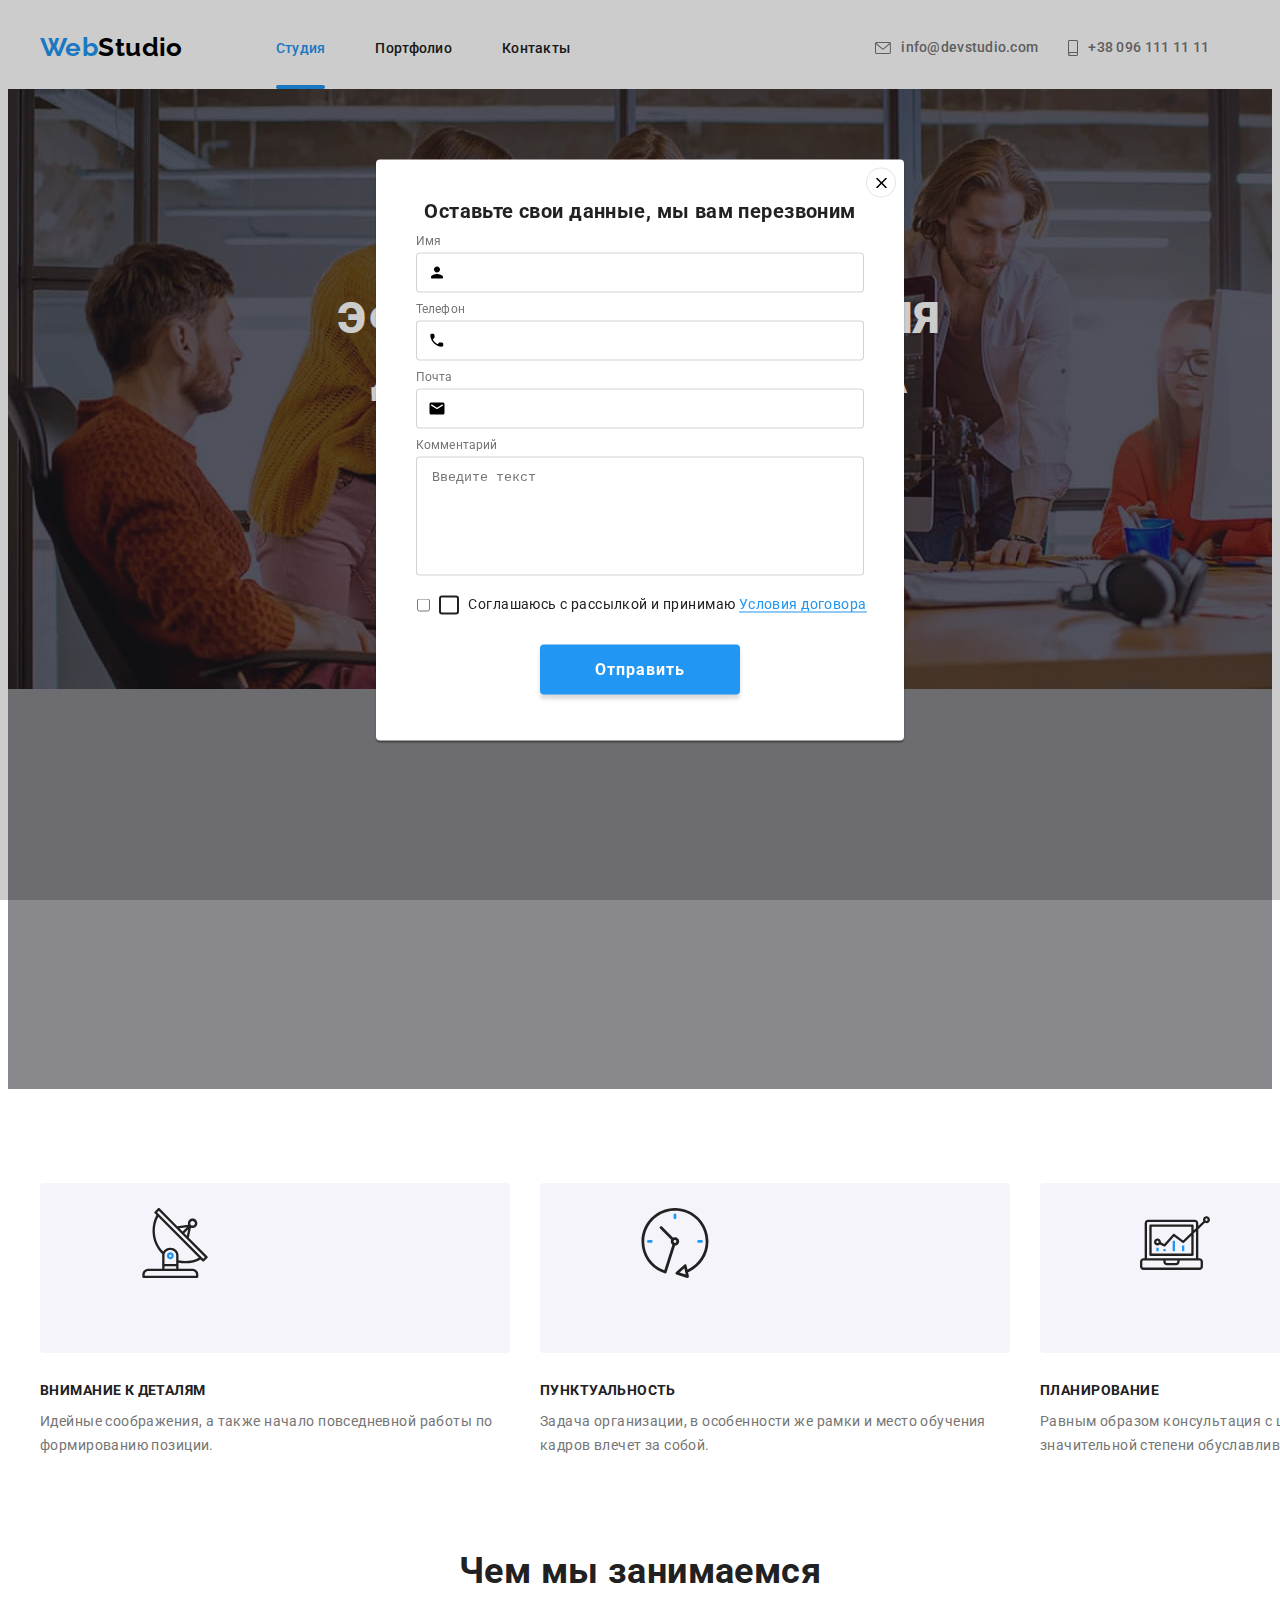
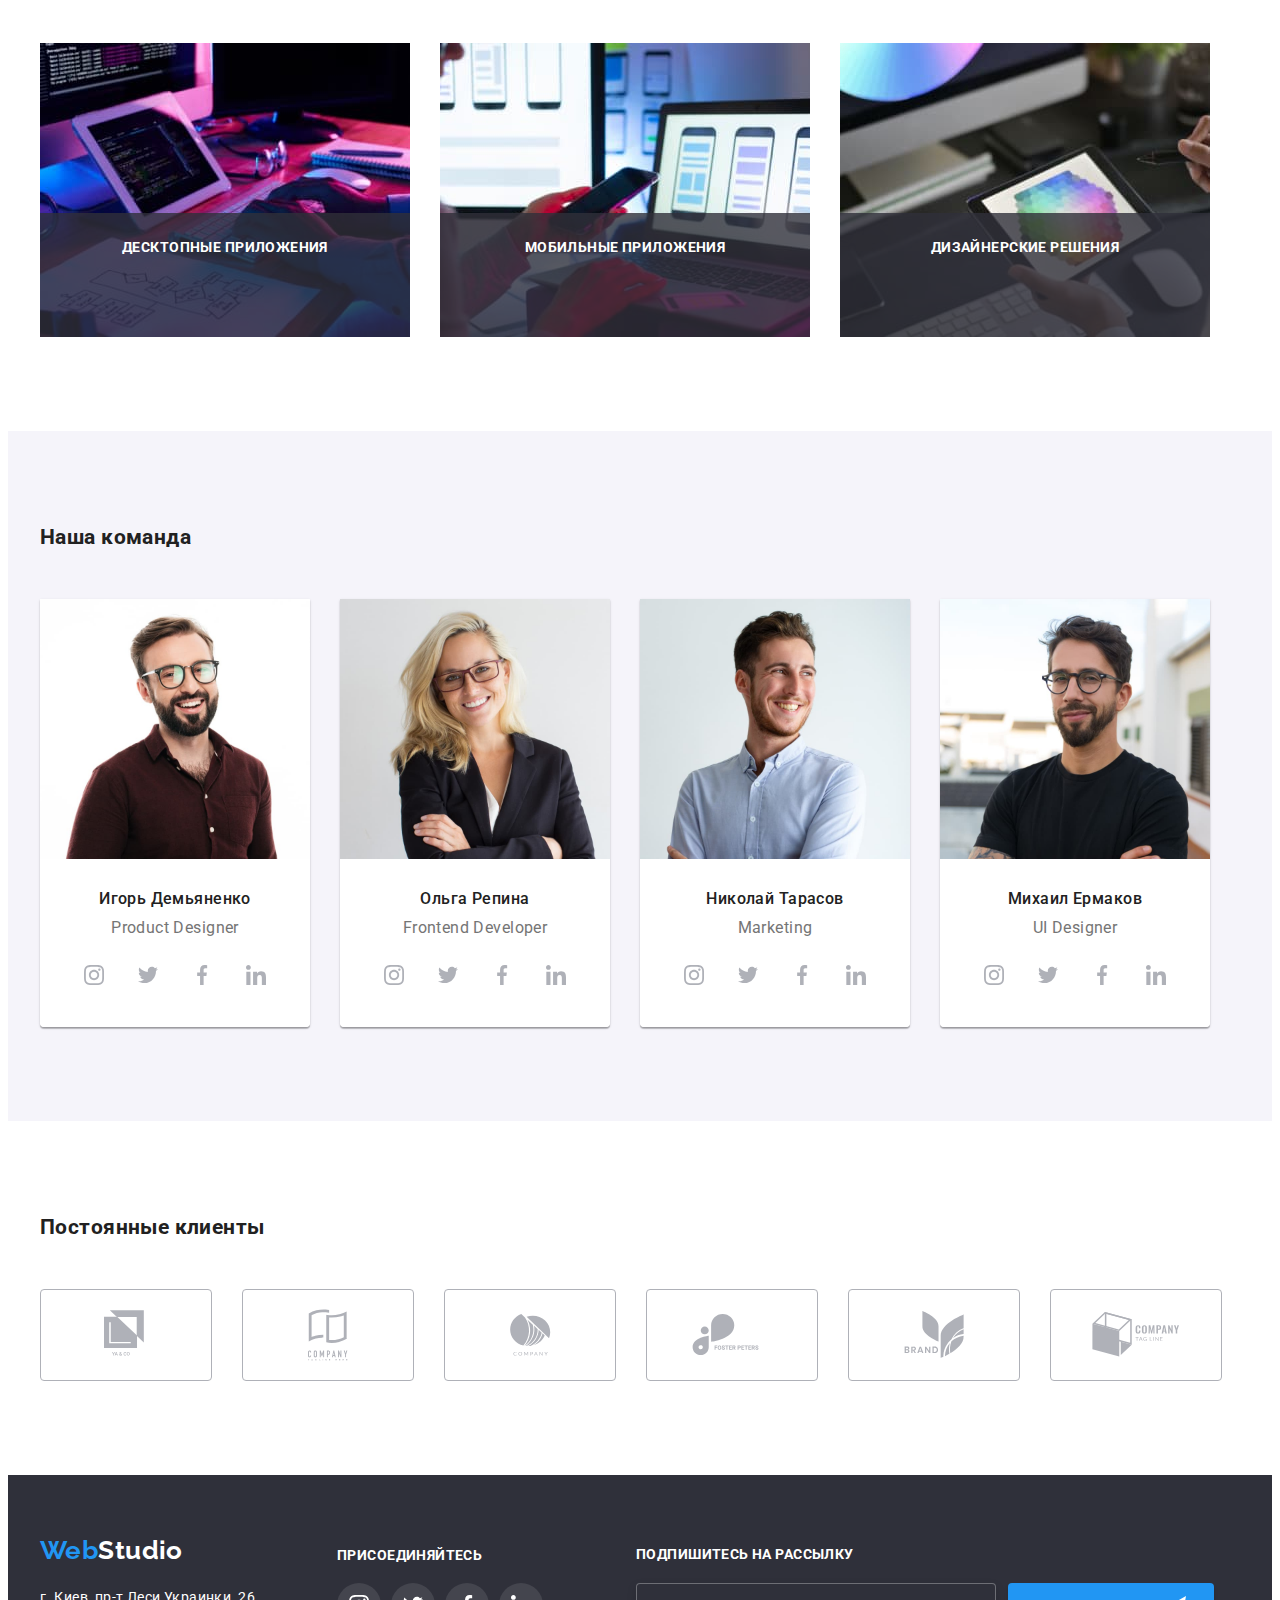
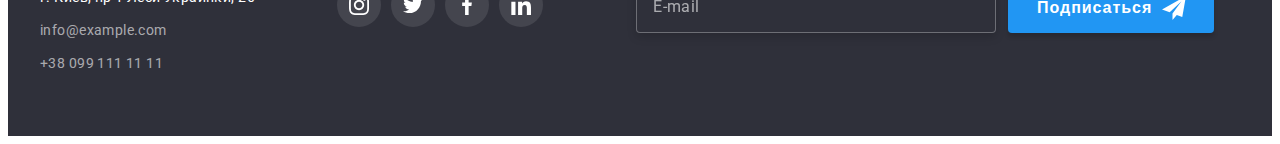
==== index.html @ 122f0b51 "finished header" ====
<!DOCTYPE html>
<html lang="ru">
<head>
    <link rel="stylesheet" href="https://cdnjs.cloudflare.com/ajax/libs/modern-normalize/1.0.0/modern-normalize.min.css"
      integrity="sha512-ISS7cAi1PEhQ8jnbJpJZMd29NlhNj4AWYyLOSp2CE/CsHxTCu+r+t0D2yoJudVrd0/8fTVPUVDzY5Tvli75u/g=="
      crossorigin="anonymous" />
    <meta charset="UTF-8">
    <meta name="viewport" content="width=device-width, initial-scale=1.0">
    <title>Документ</title>
    <link rel="preconnect" href="https://fonts.gstatic.com">
    <link rel="preconnect" href="https://fonts.gstatic.com">
    <link rel="preconnect" href="https://fonts.gstatic.com">
    <link href="https://fonts.googleapis.com/css2?family=Raleway:wght@700&family=Roboto:wght@400;500;700;900&display=swap"
      rel="stylesheet">
    <link rel="stylesheet" href="./css/main.min.css">
  </head>
<body>
   <header class="header">
    <div class="container">
    <nav class="header-nav">
      <a class="logo" href="./index.html"><span class="logo-part-one">Web</span><span class="logo-part-two difference">Studio</span></a>
      <ul class="header-site-nav">
            <li class="header-item"><a class="header-nav-link current" href="./index.html">Студия</a></li>
            <div class="current-page-line"></div>
            <li class="header-item"><a class="header-nav-link" href="./portfolio.html">Портфолио</a></li>
            <li class="header-item"><a class="header-nav-link" href="">Контакты</a></li>
        </ul>
        </nav>
        <ul class="adress-container">
            <li class="adress"><a class="adress difference" href="mailto:info@devstudio.com"><svg class="icon-envelope icon-envelope-desktop" width="14" height="10"><use href="./images/icons.svg#icon-envelope"></use></svg>info@devstudio.com</a></li>
            <li class="adress"><a class="adress difference" href="tel:+380991111111"><svg class="icon-smartphone icon-smartphone-desktop" width="10" height="14">
              <use href="./images/icons.svg#icon-smartphone"></use>
            </svg>+38 096 111 11 11</a></li>
        </ul>

       <button class="header-menu">
         <svg class="header-menu-icon" width="40" height="40">
          <use href="./images/icons.svg#icon-menu"></use>
         </svg>
       </button>

        </div>
   </header> 
   <!-- Hero -->
   <main>
       <section class="hero">
        <div class="container">
           <h1 class="hero-title">Эффективные решения для вашего бизнеса</h1>
   <!-- button --> 
           <button class="hero-button" data-modal-open>Заказать услугу</button>
       </div>
          </section>
   <!-- Advantages -->
        <section class="advantages">
          <div class="container">
            <h2 class="visually-hidden"></h2>
               <ul class="advantages-section">
                   <li class="advantages-item">
                     <div class="advantages-icons"><svg width="70" height="70"><use href="./images/icons.svg#icon-antenna"></use></svg></div>
                    <h3 class="advantages-title">Внимание к деталям</h3>
                      <p class="advantages-text">
                        Идейные соображения, а также начало повседневной работы по формированию позиции.
                      </p>
                   </li>
                   <li class="advantages-item">
                    <div class="advantages-icons"><svg width="70" height="70">
                        <use href="./images/icons.svg#icon-clock"></use>
                      </svg></div>
                    <h3 class="advantages-title">Пунктуальность</h3>
                      <p class="advantages-text">
                        Задача организации, в особенности же рамки и место обучения кадров влечет за собой.                      
                      </p>
                   </li>
                    <li class="advantages-item">
                      <div class="advantages-icons"><svg width="70" height="70">
                          <use href="./images/icons.svg#icon-diagram"></use>
                        </svg></div>
                      <h3 class="advantages-title">Планирование</h3>
                        <p class="advantages-text">
                         Равным образом консультация с широким активом в значительной степени обуславливает.
                        </p>
                    </li>
                    <li class="advantages-item">
                      <div class="advantages-icons"><svg width="70" height="70">
                          <use href="./images/icons.svg#icon-astronaut"></use>
                        </svg></div>
                      <h3 class="advantages-title">Современные технологии</h3>
                        <p class="advantages-text">
                          Значимость этих проблем настолько очевидна, что реализация плановых заданий.
                        </p>
                    </li>
               </ul>
              </div>
        </section>
  <!-- What we do -->
        <section class="features">
          <div class="container">
            <h2 class="features-title">Чем мы занимаемся</h2>
             <ul class="features-list">
                 <li class="features-photos">
                     <a href="">
                     <div class="features-overlay">
                     <img src="images/img.jpg"
                     alt="laptop on the desk" width="370"/>
                    <p class="features-info">Десктопные приложения</p>
                    </div>
                    </a>
                 </li>
                 <li class="features-photos">
                     <a href="">
                      <div class="features-overlay">
                     <img src="images/img-2.jpg"
                     alt="a mobile phone in hand" width="370"/>
                    <p class="features-info">Мобильные приложения</p>
                    </div>
                    </a>
                
                 </li>
                 <li class="features-photos">
                     <a href="">
                      <div class="features-overlay">
                     <img src="images/img-3.jpg"
                    alt="a tablet in hand" width="370"/>
                    <p class="features-info">Дизайнерские решения</p>
                    </div>
                    </a>
                 </li>
             </ul>
            </div>
        </section>
 <!-- Our team -->
        <section class="team">
          <div class="container">
            <h2 class="team-title">Наша команда</h2>
              <ul class="team-list">
                  <li class="team-photos">
                    <a href=""><img src="images/img-4.jpg" alt="фото Игоря Демьяненко" width="270"/></a>
                       <div class="caption"><h3 class="team-names">Игорь Демьяненко</h3>
                       <p class="position">Product Designer</p>
                         <ul class="social-list">
                         <li class="social-items"><a class="social-links" href=""><svg class="icon-size"><use href="./images/icons.svg#icon-instagram"></use></svg></a></li>
                        <li class="social-items"><a class="social-links" href=""><svg class="icon-size"><use href="./images/icons.svg#icon-twitter"></use></svg></a></li>
                          <li class="social-items"><a class="social-links" href=""><svg class="icon-size"><use href="./images/icons.svg#icon-facebook"></use></svg></a></li>
                            <li class="social-items"><a class="social-links" href=""><svg class="icon-size"><use href="./images/icons.svg#icon-linkedin"></use></svg></a></li>
                         </ul>
                        </div>
                  </li>
                  <li class="team-photos">
                    <a href="">
                        <img src="images/img-5.jpg"
                       alt="фото Ольги Репиной" width="270"/>
                    </a>
                    <div class="caption">
                       <h3 class="team-names">Ольга Репина</h3>
                       <p class="position">Frontend Developer</p>
                      <ul class="social-list">
                        <li class="social-items"><a class="social-links" href=""><svg class="icon-size">
                              <use href="./images/icons.svg#icon-instagram"></use>
                            </svg></a></li>
                        <li class="social-items"><a class="social-links" href=""><svg class="icon-size">
                              <use href="./images/icons.svg#icon-twitter"></use>
                            </svg></a></li>
                        <li class="social-items"><a class="social-links" href=""><svg class="icon-size">
                              <use href="./images/icons.svg#icon-facebook"></use>
                            </svg></a></li>
                        <li class="social-items"><a class="social-links" href=""><svg class="icon-size">
                              <use href="./images/icons.svg#icon-linkedin"></use>
                            </svg></a></li>
                      </ul>
                      </div>
                  </li>
                  <li class="team-photos">
                    <a href="">
                        <img src="images/img-6.jpg"
                        alt="фото Николая Тарасова" width="270"/>
                     </a>
                     <div class="caption">
                       <h3 class="team-names">Николай Тарасов</h3>
                       <p class="position">Marketing</p>
                      <ul class="social-list">
                        <li class="social-items"><a class="social-links" href=""><svg class="icon-size">
                              <use href="./images/icons.svg#icon-instagram"></use>
                            </svg></a></li>
                        <li class="social-items"><a class="social-links" href=""><svg class="icon-size">
                              <use href="./images/icons.svg#icon-twitter"></use>
                            </svg></a></li>
                        <li class="social-items"><a class="social-links" href=""><svg class="icon-size">
                              <use href="./images/icons.svg#icon-facebook"></use>
                            </svg></a></li>
                        <li class="social-items"><a class="social-links" href=""><svg class="icon-size">
                              <use href="./images/icons.svg#icon-linkedin"></use>
                            </svg></a></li>
                      </ul>
                      </div>
                  </li>
                  <li class="team-photos">
                    <a href="">
                        <img src="images/img-7.jpg"
                        alt="фото Михаила Ермакова" width="270"/>
                    </a>
                    <div class="caption">
                        <h3 class="team-names">Михаил Ермаков</h3>
                        <p class="position">UI Designer</p>
                        <ul class="social-list">
                          <li class="social-items"><a class="social-links" href=""><svg class="icon-size">
                                <use href="./images/icons.svg#icon-instagram"></use>
                              </svg></a></li>
                          <li class="social-items"><a class="social-links" href=""><svg class="icon-size">
                                <use href="./images/icons.svg#icon-twitter"></use>
                              </svg></a></li>
                          <li class="social-items"><a class="social-links" href=""><svg class="icon-size">
                                <use href="./images/icons.svg#icon-facebook"></use>
                              </svg></a></li>
                          <li class="social-items"><a class="social-links" href=""><svg class="icon-size">
                                <use href="./images/icons.svg#icon-linkedin"></use>
                              </svg></a></li>
                        </ul>
                        </div>
                 </li>
              </ul>
              </div>
        </section>

<!-- clients section -->
<section class="clients-section">
  <div class="container">
    <h2 class="clients-section-title">Постоянные клиенты</h2>
    <ul class="clients-section-list">
      <li class="clients-section-item"><a class="logo-link" href="#"><svg width="44" height="49" class="logos"><use href="./images/icons.svg#icon-logo-1"></use></svg></a></li>
      <li class="clients-section-item"><a class="logo-link" href="#"><svg width="40" height="52" class="logos"><use href="./images/icons.svg#icon-logo-2"></use></svg></a></li>
      <li class="clients-section-item"><a class="logo-link" href="#"><svg width="41" height="42" class="logos"><use href="./images/icons.svg#icon-logo-3"></use></svg></a></li>
      <li class="clients-section-item"><a class="logo-link" href="#"><svg width="80" height="42" class="logos"><use href="./images/icons.svg#icon-logo-4"></use></svg></a></li>
      <li class="clients-section-item"><a class="logo-link" href="#"><svg width="60" height="47" class="logos"><use href="./images/icons.svg#icon-logo-5"></use></svg></a></li>
      <li class="clients-section-item"><a class="logo-link" href="#"><svg width="88" height="45" class="logos"><use href="./images/icons.svg#icon-logo-6"></use></svg></a></li>
    </ul>
  </div>
</section>
   </main>
   <!-- footer -->
   <footer class="footer">
   <div class="container"> 
<div class="footer-set">
<div class="footer-blocks">
    <div class="footer-nav">
       <ul class="footer-list">
          <li><a class="logo-footer" href="./index.html"><span class="logo-part-one-footer">Web</span><span class="logo-part-two-footer difference">Studio</span></a></li>
          <li><address class="adress-footer">г. Киев, пр-т Леси Украинки, 26</address></li>
          <li class="adress-bottom"><a class="contacts-footer difference" href="mailto:info@example.com">info@example.com</a></li>
          <li class="adress-bottom"><a class="contacts-footer difference" href="tel:+380991111111">+38 099 111 11 11</a></li>
     </ul>
    </div>
    <div class="footer-join">
      <p class="join">присоединяйтесь</p>
      <ul class="footer-links-list">
        <li class="footer-items"><a class="social-link" href=""><svg class="icons-size">
              <use href="./images/icons.svg#icon-instagram"></use>
            </svg></a></li>
        <li class="footer-items"><a class="social-link" href=""><svg class="icons-size">
              <use href="./images/icons.svg#icon-twitter"></use>
            </svg></a></li>
        <li class="footer-items"><a class="social-link" href=""><svg class="icons-size">
              <use href="./images/icons.svg#icon-facebook"></use>
            </svg></a></li>
        <li class="footer-items"><a class="social-link" href=""><svg class="icons-size">
              <use href="./images/icons.svg#icon-linkedin"></use>
            </svg></a></li>
      </ul>
    </div>
</div>
  <div class="form-field-footer">
    <p class="subscribe">Подпишитесь на рассылку</p>
    <ul class="form-button-footer">
        <li><input type="email" name="email" id="user_email-footer" placeholder="E-mail" /></li>
        <li><button class="submit-button-footer" type="submit">Подписаться<svg width="24" height="24" class="footer-subscribe-icon">
          <use href="./images/icons.svg#icon-icon-send"></use>
        </svg></button></li>
    </ul>
  </div>
  </div>
    </div>
   </footer>
<!-- modal window -->
<div class="backdrop is-hidden" data-modal>
  <div class="modal">
    <button class="modal-button" data-modal-close><svg class="modal-close" width="11" height="11">
      <use href="./images/icons.svg#icon-close"></use>
    </svg></button>
    <h2 class="modal-title">Оставьте свои данные, мы вам перезвоним</h2>
    <form name="signup_form" autocomplete="off" novalidate>
      
      <div class="form-field">
        <label for="user_name">Имя</label>
        <div class="input-field"><input type="name" name="name" id="user_name" class="form-field-input" />
        <svg class="input-field-icon" width="18" height="18">
        <use href="./images/icons.svg#icon-person-black"></use>
      </svg></div>
      </div>


      <div class="form-field">
        <label for="user-phone">Телефон</label>
        <div class="input-field"><input type="tel" name="tel" id="user-phone" class="form-field-input" /><svg class="input-field-icon" width="18" height="18">
          <use href="./images/icons.svg#icon-phone-black"></use>
        </svg></div>
      </div>

      <div class="form-field">
        <label for="user_email">Почта</label>
        <div class="input-field">
          <input type="email" name="email" id="user_email" class="form-field-input" />
          <svg class="input-field-icon" width="18" height="18">
<use href="./images/icons.svg#icon-email-black"></use></svg>
        </div>
      </div>

      <div class="form-field">
        <label for="comment">Комментарий</label>
        <textarea type="comment" name="comment" id="comment" rows="7" class="form-field-input" placeholder="Введите текст"></textarea>
      </div>
<div class="policy-line">
  <label class="policy-label">
    <input type="checkbox" name="policy" class="old-checkbox visually-hidden" />
    <div class="checkbox"></div>
    <div class="policy-text">Соглашаюсь с рассылкой и принимаю <a class="policy-link" href="">Условия договора</a></div>
  </label>
</div>

      <button class="submit-button" type="submit">Отправить</button>
    </form>
  </div>
</div>
<script src="./js/modal.js"></script>
</body>
</html>
---- css/main.min.css ----
a{text-decoration:none;color:inherit}ul{list-style:none;margin:0px;padding:0px}body{font-family:"Roboto", sans-serif;font-weight:400;font-size:14px;letter-spacing:0.03em;background-color:#fff;color:#212121}img{display:block;max-width:100%;height:auto}textarea{resize:none}.advantages{padding:94px 0px 94px}.advantages-section{display:inline-block;display:flex;padding:0px}.advantages-section>.advantages-item:not(:last-child){margin-right:30px}.advantages-icons{display:inline-block;width:270px;height:120px;background-color:#f5f4fa;margin-bottom:30px;padding:25px 100px;border-radius:4px}.advantages-title{padding:0px;margin-top:0px;margin-bottom:10px;font-weight:700;font-size:14px;line-height:1.14;text-transform:uppercase}.advantages-text{padding:0px;margin-top:0px;margin-bottom:0px;line-height:1.72;color:#757575}.advantages .visually-hidden{position:absolute;clip:rect 0 0 0 0;width:1px;height:1px;margin:-1px}.form-field{display:flex;flex-direction:column;margin:0px 40px 10px}.form-field label{margin-bottom:4px;font-size:12px;line-height:1.16;letter-spacing:0.01em;color:#757575}.form-field input{height:40px;width:100%;padding-left:30px;border:1px solid rgba(33,33,33,0.2);box-sizing:border-box;border-radius:4px}.form-field textarea{border:1px solid rgba(33,33,33,0.2);box-sizing:border-box;border-radius:4px;padding:12px 0px 0px 15px}textarea::placeholder .form-field{font-family:Roboto;font-style:normal;font-weight:normal;font-size:14px;line-height:16px;letter-spacing:0.01em;color:rgba(117,117,117,0.5)}.backdrop{position:fixed;top:0;left:0;width:100%;height:100%;background-color:rgba(0,0,0,0.2);opacity:1;transition:opacity 250ms cubic-bezier(0.4, 0, 0.2, 1)}.is-hidden .backdrop{opacity:0;pointer-events:none}.modal .is-hidden .backdrop{transform:translate(-50%, -50%) scale(0.9)}.modal{position:absolute;top:50%;left:50%;min-width:528px;min-height:581px;background-color:#fff;border-radius:4px;box-shadow:0px 1px 3px rgba(0,0,0,0.12),0px 1px 1px rgba(0,0,0,0.14),0px 2px 1px rgba(0,0,0,0.2);transform:translate(-50%, -50%) scale(1);transition:transform 250ms cubic-bezier(0.4, 0, 0.2, 1)}.modal-close{fill:currentColor;transition-property:color;transition:color 250ms cubic-bezier(0.4, 0, 0.2, 1)}.modal-title{margin-top:40px;margin-bottom:12px;font-weight:700;font-size:20px;line-height:1.15;text-align:center;color:#212121}.policy-line{margin-top:20px;margin-bottom:30px;padding:0px}.policy-label{display:flex;justify-content:center}.policy-link{color:#2196f3;border-bottom:1px solid #2196f3}.old-checkbox{margin-right:9px}.old-checkbox:checked ~ .checkbox{background-image:url("../images/icon-check.svg");background-size:contain;fill:#fff;background-color:#2196f3;background-origin:border-box;border-color:#2196f3}.checkbox{width:16px;height:15px;border:2px solid #212121;border-radius:3px;margin-right:9px;transition-property:fill, background-color, border-color;transition:fill 250ms cubic-bezier(0.4, 0, 0.2, 1),background-color 250ms cubic-bezier(0.4, 0, 0.2, 1),border-color 250ms cubic-bezier(0.4, 0, 0.2, 1)}.clients-section{padding:94px 0px}.clients-section-title{margin:0px 0px 50px}.clients-section-list{display:flex}.clients-section-list>.clients-section-item:not(:last-child){margin-right:30px}.clients-section-item>.logo-link:hover,.clients-section-item>.logo-link:focus{border-color:#2196f3;color:#2196f3}.logo-link{display:block;display:inline-flex;justify-content:center;align-items:center;width:170px;height:90px;border:1px solid #afb1b8;border-radius:4px;background-color:#fff;color:#afb1b8;transition-property:color, border-color;transition:color 250ms cubic-bezier(0.4, 0, 0.2, 1),border-color 250ms cubic-bezier(0.4, 0, 0.2, 1)}.logos{fill:currentColor}.features{padding-bottom:94px}.features-title{margin:0px 0px 50px}.features-list{display:inline-block;display:flex;margin-left:0px;margin-right:0px;padding-bottom:0px}.features-list>.features-photos:not(:last-child){margin-right:30px}.features-title,.features-title,.features-title{font-weight:700;font-size:36px;line-height:1.16;text-align:center}.features-overlay{position:relative}.features-overlay>.features-info{position:absolute;width:100%;height:70px;bottom:0;left:0;background-color:rgba(47,48,58,0.8)}.features-info{margin:0;padding-top:27px;padding-bottom:27px;align-items:center;text-align:center;font-weight:bold;line-height:1.14;text-transform:uppercase;color:#fff}.footer-join{display:inline-block;margin:0px 0px 0px 67px}.join{display:inline-block;display:flex;font-family:inherit;font-weight:700;line-height:16px;text-transform:uppercase;margin:12px 0px 20px 0px;padding:0px;color:#fff}.footer-links-list{display:flex;justify-content:center}.footer-links-list>.footer-items:not(:last-child){margin-right:10px}.social-link{display:inline-flex;justify-content:center;align-items:center;width:44px;height:44px;border-radius:50%;background-color:rgba(255,255,255,0.1);color:#fff;transition-property:background-color;transition:250ms cubic-bezier(0.4, 0, 0.2, 1)}.icons-size{width:20px;height:20px;fill:currentColor}.social-link:hover,.social-link:focus{background-color:#2196f3}.subscribe{font-weight:bold;font-size:14px;line-height:1.14;text-transform:uppercase;color:#fff;margin:12px 0px 20px 93px;padding:0px}.form-button-footer{display:flex;justify-content:flex-end;padding:0px;margin-left:93px}.form-button-footer input{width:360px;height:50px;outline:none;border:1px solid rgba(255,255,255,0.3);box-sizing:border-box;background-color:#2f303a;color:rgba(255,255,255,0.6);filter:drop-shadow(0px 4px 4px rgba(0,0,0,0.15));border-radius:4px;padding-left:16px}.form-button-footer input::placeholder{font-family:Roboto;font-weight:normal;font-size:16px;line-height:1.25;letter-spacing:0.03em;letter-spacing:0.03em;color:rgba(255,255,255,0.6)}.submit-button-footer{margin-left:12px;padding:10px 28px 10px 29px;box-shadow:0px 4px 4px rgba(0,0,0,0.15);border:none;border-radius:4px;background-color:#2196f3;font-weight:700;font-size:16px;line-height:1.87;letter-spacing:0.06em;color:#fff;cursor:pointer;display:flex;align-items:center;text-align:center}.footer-subscribe-icon{fill:#fff;margin-left:10px;padding:0}.logo-footer{margin:60px 0px 0px 0px;padding:0px}.logo-part-one-footer,.logo-part-two-footer{font-family:"Raleway", sans-serif;font-weight:700;font-size:26px;line-height:1.19;color:#2196f3}.logo-part-two-footer.difference{color:#fff}.footer-nav{display:flex;padding:0px;margin-right:0}.footer-list{padding:0px 0px 0px 0px}.adress-footer{margin:20px 0px 9px 0px;padding-right:15px}.adress-footer,.contacts-footer{line-height:1.71;font-style:inherit;color:#fff}.adress-bottom{margin:0px 0px 9px 0px;padding:0px}.adress-bottom:last-child{margin-bottom:0px}.contacts-footer.difference{color:rgba(255,255,255,0.6)}.footer{padding-top:60px;padding-bottom:60px;background-color:#2f303a}.footer-set{display:flex}.footer-blocks{display:flex;align-items:flex-start}.logo{margin:16px 276px 16px 0px;border:0px}.logo-part-one,.logo-part-one-footer,.logo-part-two{font-family:"Raleway",sans-serif;font-weight:700;font-size:24px;line-height:1.16;color:#2196f3}.logo-part-two.difference{color:#000}@media screen and (min-width: 768px){.logo{margin:26px 88px 26px 0px}}@media screen and (min-width: 1200px){.logo{margin:24px 93px 25px 0px}.logo-part-one,.logo-part-one-footer,.logo-part-two{font-family:"Raleway",sans-serif;font-weight:700;font-size:26px;line-height:1.19;color:#2196f3}.logo-part-two.difference{color:#000}}.header-menu{border:none;outline:none;background-color:transparent;cursor:pointer;margin-left:auto;margin-top:10px;margin-bottom:10px;padding:0px}@media screen and (min-width: 768px){.header-menu{display:none}}@media screen and (min-width: 1200px){.header-menu{display:none}}.header>.container{display:flex;align-items:center}.header-nav{display:flex}.header-site-nav{display:none}@media screen and (min-width: 768px){.header-site-nav{display:flex;justify-content:center;margin:32px 0px}}.header-site-nav>.header-item:not(:last-child){margin-right:50px}@media screen and (min-width: 768px){.header-nav-link{position:relative;font-weight:500;line-height:1.14;letter-spacing:0.02em;color:#212121;transition-property:color;transition:color 250ms cubic-bezier(0.4, 0, 0.2, 1)}}@media screen and (min-width: 768px){.header-nav-link:hover,.header-nav-link:focus{color:#2196f3}}@media screen and (min-width: 768px){.header-nav-link.current{color:#2196f3}}@media screen and (min-width: 768px){.header-nav-link.current::after{content:"";display:block;position:absolute;padding:0;margin-top:28.5px;width:100%;height:4px;background-color:#2196f3;border-radius:2px}}.adress-container{display:none}@media screen and (min-width: 768px){.adress-container{display:flex;flex-direction:column;margin:21px 0px 21px 84px;padding:0px}}@media screen and (min-width: 1200px){.adress-container{display:flex;flex-direction:row;margin:32px 0px 32px 305px;padding:0px}}@media screen and (min-width: 768px){.icon-envelope,.icon-smartphone{margin:0px 8px 0px 0px;fill:currentColor}}@media screen and (min-width: 1200px){.icon-envelope,.icon-smartphone{margin:0px 10px 0px 0px}}@media screen and (min-width: 1200px){.icon-envelope-desktop{width:16px;height:12px}}@media screen and (min-width: 1200px){.icon-smartphone-desktop{width:10px;height:16px}}@media screen and (min-width: 768px){.adress{display:flex;align-items:center;font-weight:500;font-size:12px;line-height:1.16;letter-spacing:0.02em;color:#757575;transition-property:color;transition:color 250ms cubic-bezier(0.4, 0, 0.2, 1)}}@media screen and (min-width: 1200px){.adress{display:flex;align-items:center;justify-content:center;font-size:14px;line-height:1.14;letter-spacing:0.02em}}@media screen and (min-width: 768px){.adress:hover,.adress:focus{color:#2196f3}}@media screen and (min-width: 768px){.adress.difference{color:#757575}}@media screen and (min-width: 768px){.adress-container>.adress:not(:last-child){margin-bottom:10px;padding:0px}}@media screen and (min-width: 1200px){.adress-container>.adress:not(:last-child){margin-right:30px;margin-bottom:0px;padding:0px}}.hero{padding-top:200px;padding-bottom:200px;max-width:1600px;height:600px;margin-left:auto;margin-right:auto;background-color:#c4c4c4;background-image:linear-gradient(to right, rgba(47,48,58,0.4), rgba(47,48,58,0.4)),url(../images/hero.jpg);background-repeat:no-repeat;background-position:cover}.hero-title{margin-top:0px;margin-bottom:30px;margin-left:250px;margin-right:250px;font-weight:900;font-size:44px;line-height:1.36;text-align:center;letter-spacing:0.06em;text-transform:uppercase;color:#fff}.hero-button{display:inline-block;display:flex;padding:10px 32px;border:none;border-radius:4px;margin-left:auto;margin-right:auto;margin-top:0px;font:inherit;cursor:pointer;font-weight:700;font-size:16px;line-height:1.88;align-items:center;text-align:center;letter-spacing:0.06em;color:#fff;background-color:#2196f3}.container{width:450px;margin-left:auto;margin-right:auto;padding-left:15px;padding-right:15px}@media screen and (min-width: 768px){.container{width:768px}}@media screen and (min-width: 1200px){.container{width:1200px}}.submit-button{display:flex;margin-left:auto;margin-right:auto;margin-top:30px;margin-bottom:40px;padding:10px 55px;border:none;border-radius:4px;font:inherit;font-weight:700;font-size:16px;line-height:1.88;align-items:center;text-align:center;letter-spacing:0.06em;color:#fff;background-color:#2196f3;box-shadow:0px 4px 4px rgba(0,0,0,0.15);cursor:pointer}.modal-button{display:flex;align-items:center;justify-content:center;position:absolute;margin:0;padding:0;width:30px;height:30px;right:8px;top:8px;border:1px solid rgba(0,0,0,0.1);background-color:#fff;border-radius:50%;cursor:pointer}.modal-button:hover,.modal-button:focus{color:#2196f3}.input-field{position:relative}.input-field-icon{position:absolute;left:12px;top:50%;transform:translateY(-50%);color:#212121;transition-property:fill;transition:fill 250ms cubic-bezier(0.4, 0, 0.2, 1)}.form-field-input{transition-property:border-color, outline;transition:border-color 250ms cubic-bezier(0.4, 0, 0.2, 1),outline 250ms cubic-bezier(0.4, 0, 0.2, 1)}.form-field-input:hover,.form-field-input:focus{outline:none;border-color:#2196f3;cursor:pointer}.form-field-input:hover+.input-field-icon,.form-field-input:focus+.input-field-icon{fill:#2196f3}.buttons-container{display:flex}.buttons>.item:not(:last-child){margin-right:8px}.buttons{display:inline-block;display:flex;margin:0px;margin-left:auto;margin-right:auto;padding:0px}.buttons-portfolio{border:1px solid transparent;border-radius:4px;cursor:pointer;padding:6px 22px;font-weight:500;font-size:16px;line-height:1.7;text-align:center;background-color:#f5f4fa;transition-property:color, background-color, box-shadow;transition:color 250ms cubic-bezier(0.4, 0, 0.2, 1),background-color 250ms cubic-bezier(0.4, 0, 0.2, 1),box-shadow 250ms cubic-bezier(0.4, 0, 0.2, 1)}.buttons-portfolio:hover,.buttons-portfolio:focus{background-color:#2196f3;color:#fff;box-shadow:0px 3px 1px rgba(0,0,0,0.1),0px 1px 2px rgba(0,0,0,0.08),0px 2px 2px rgba(0,0,0,0.12)}.header-portfolio{border-bottom:1px solid;color:#ececec}.portfolio{padding-top:94px;padding-bottom:94px}.portfolio-photos{display:flex;flex-wrap:wrap;margin-top:56px}.portfolio-list{margin-left:30px;margin-right:0px;transition-property:filter}.portfolio-link{transition-property:filter;transition:filter 250ms cubic-bezier(0.4, 0, 0.2, 1)}.portfolio-link:focus,.portfolio-list:hover{filter:drop-shadow(0px 4px 4px rgba(0,0,0,0.25))}.portfolio-photos>.portfolio-list:nth-child(3n+1){margin-left:0px}.portfolio-photos>.portfolio-list:nth-child(n+4){margin-top:30px}.portfolio-set{width:370px;background-color:#fff;margin:0px;padding:20px 0px 20px 24px;background:#ffffff;border:1px solid #eeeeee;border-top:none;box-sizing:border-box}.portfolio-title{margin:0px 0px 2px 0px;font-weight:700;font-size:18px;line-height:2;letter-spacing:0.06em}.portfolio-text{margin:0px;font-size:16px;line-height:1.9;color:#757575}.portfolio-info{position:relative;overflow:hidden}.portfolio-overlay{position:absolute;top:0;left:0;width:100%;height:100%;background-color:rgba(33,150,243,0.9);transition-property:transform;transition:transform 250ms cubic-bezier(0.4, 0, 0.2, 1);transform:translateY(100%)}.portfolio-list:hover .portfolio-overlay,.portfolio-link:focus .portfolio-overlay{transform:translateY(0)}.portfolio-overlay>p{font-family:inherit;font-size:18px;line-height:1.55;color:#fff;padding:63px 24px;margin:0}.social-list{display:flex;justify-content:center;align-items:center;margin:16px 32px 0px}.social-list>.social-items:not(:last-child){margin-right:10px}.social-links{display:inline-flex;justify-content:center;align-items:center;width:44px;height:44px;border-radius:50%;color:#afb1b8;transition-property:color, background-color;transition:color 250ms cubic-bezier(0.4, 0, 0.2, 1),background-color 250ms cubic-bezier(0.4, 0, 0.2, 1)}.icon-size{width:20px;height:20px;fill:currentColor}.social-links:hover,.social-links:focus{background-color:#2196f3;color:#fff}.team{padding-top:94px;padding-bottom:94px;background-color:#f5f4fa}.team-title{margin-top:0px;margin-bottom:50px}.team-list{display:inline-block;display:flex}.team-photos{box-shadow:0px 1px 3px rgba(0,0,0,0.12),0px 1px 1px rgba(0,0,0,0.14),0px 2px 1px rgba(0,0,0,0.2);border-radius:0px 0px 4px 4px}.team-list>.team-photos:not(:first-child){margin-left:30px}.team-names{text-align:center;margin:0px 0px 10px 0px;font-weight:500;font-size:16px;line-height:1.19}.caption{width:270px;background-color:#fff;margin:0px;padding-top:30px;padding-bottom:30px;border:none;border-radius:0px 0px 4px 4px}.position{margin:0px;font-size:16px;line-height:1.19;text-align:center;color:#757575}
/*# sourceMappingURL=main.min.css.map */
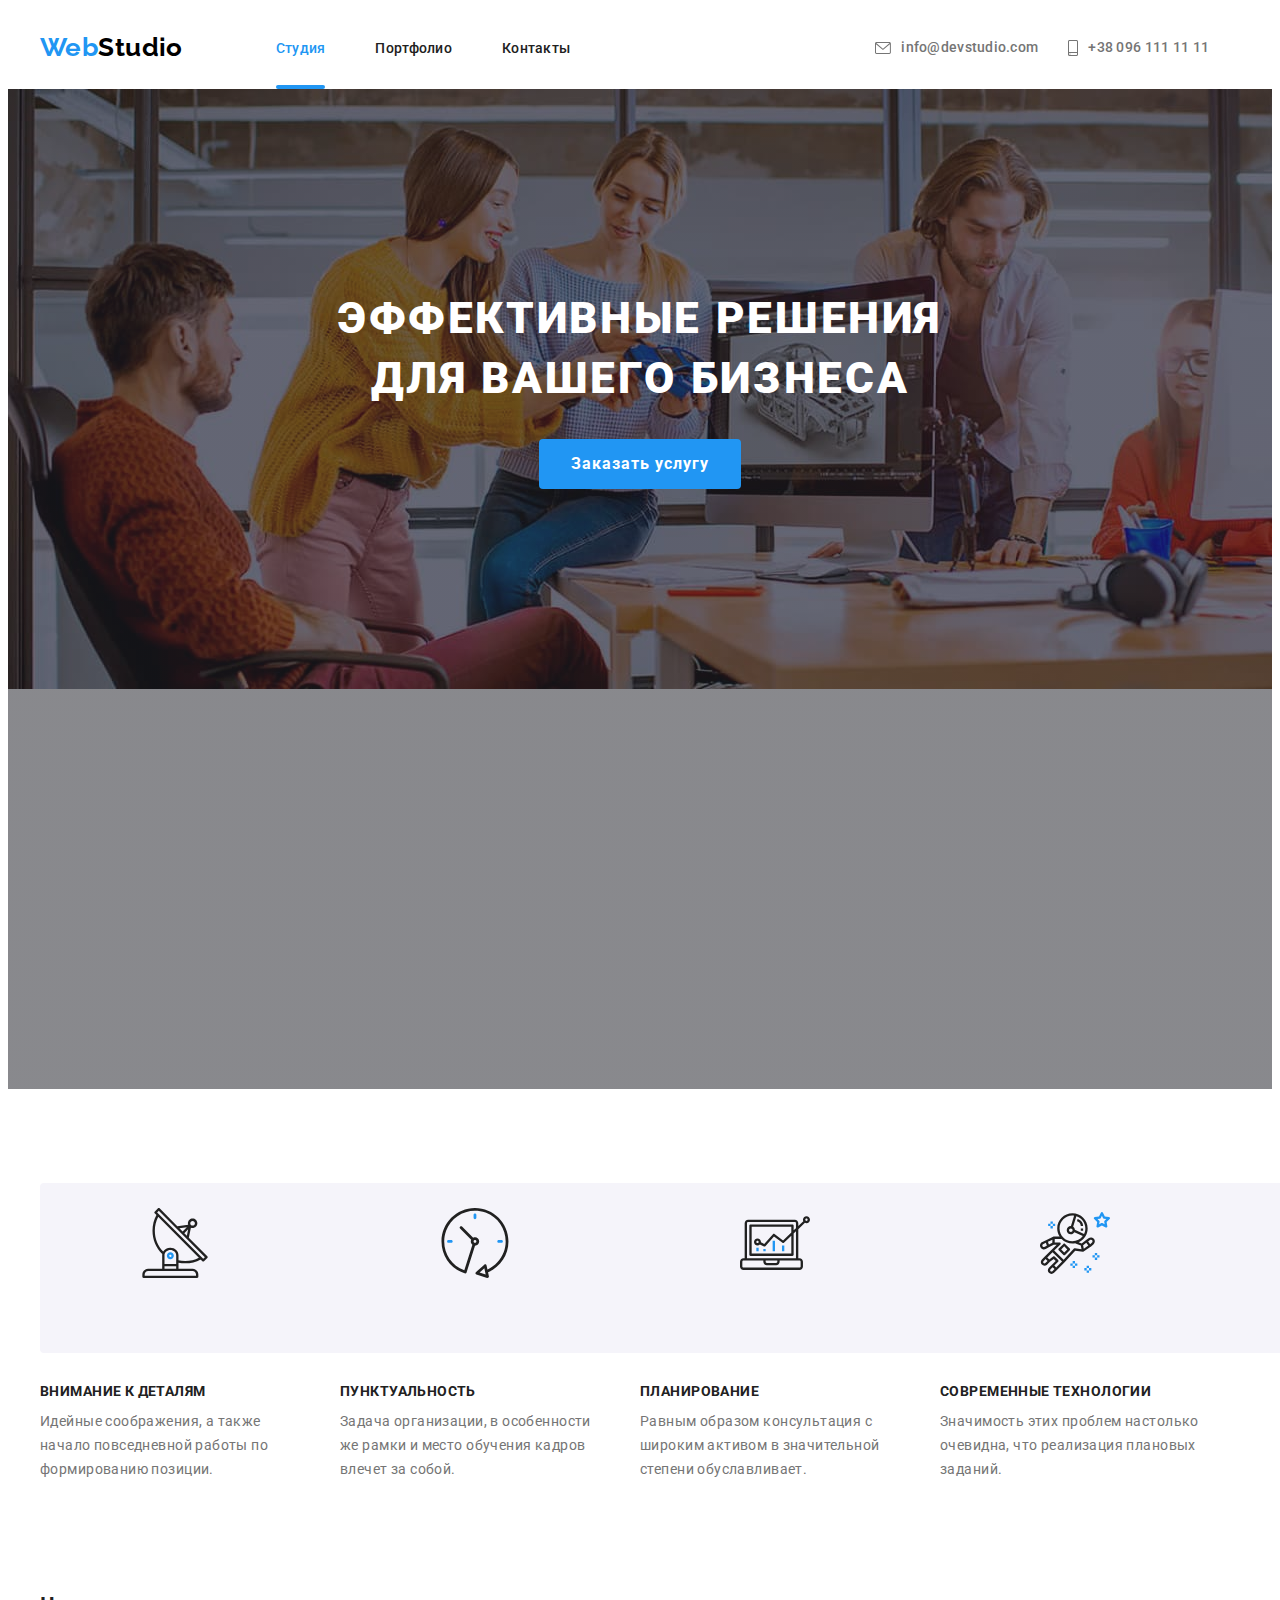
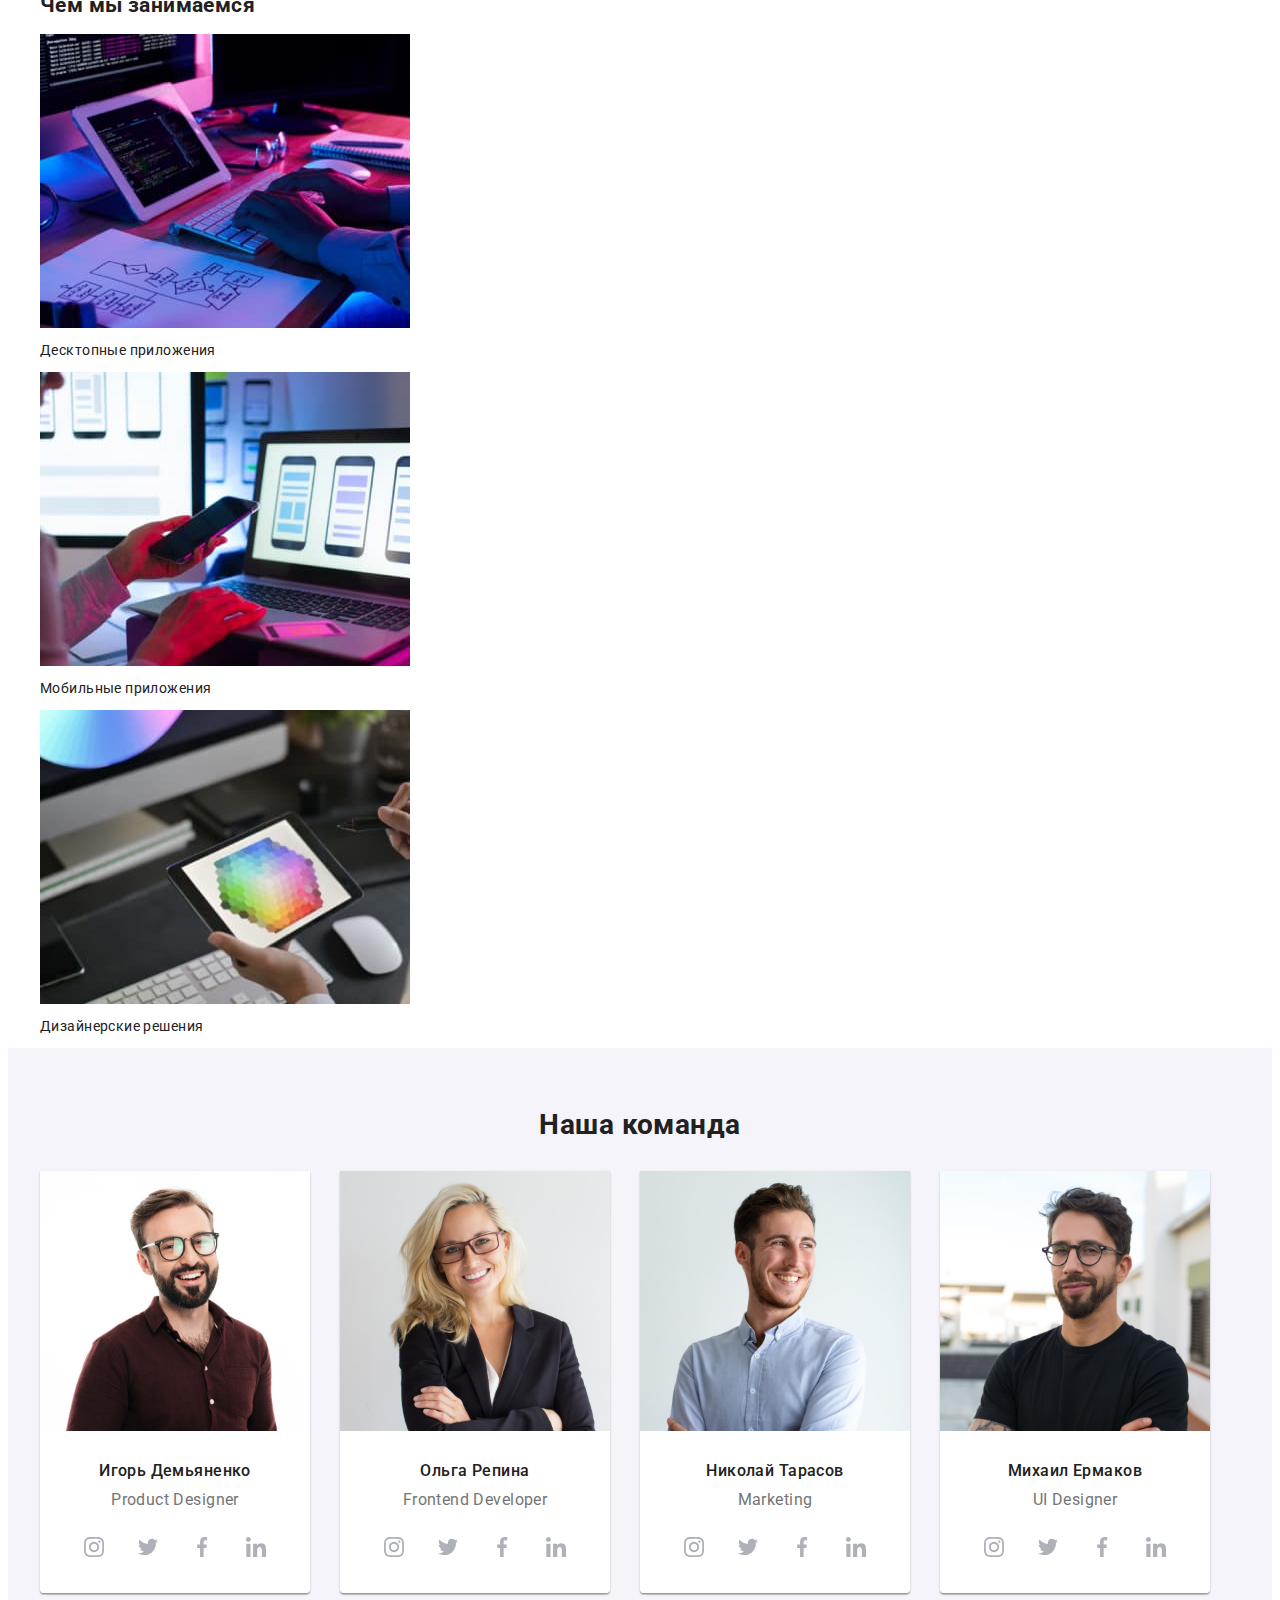
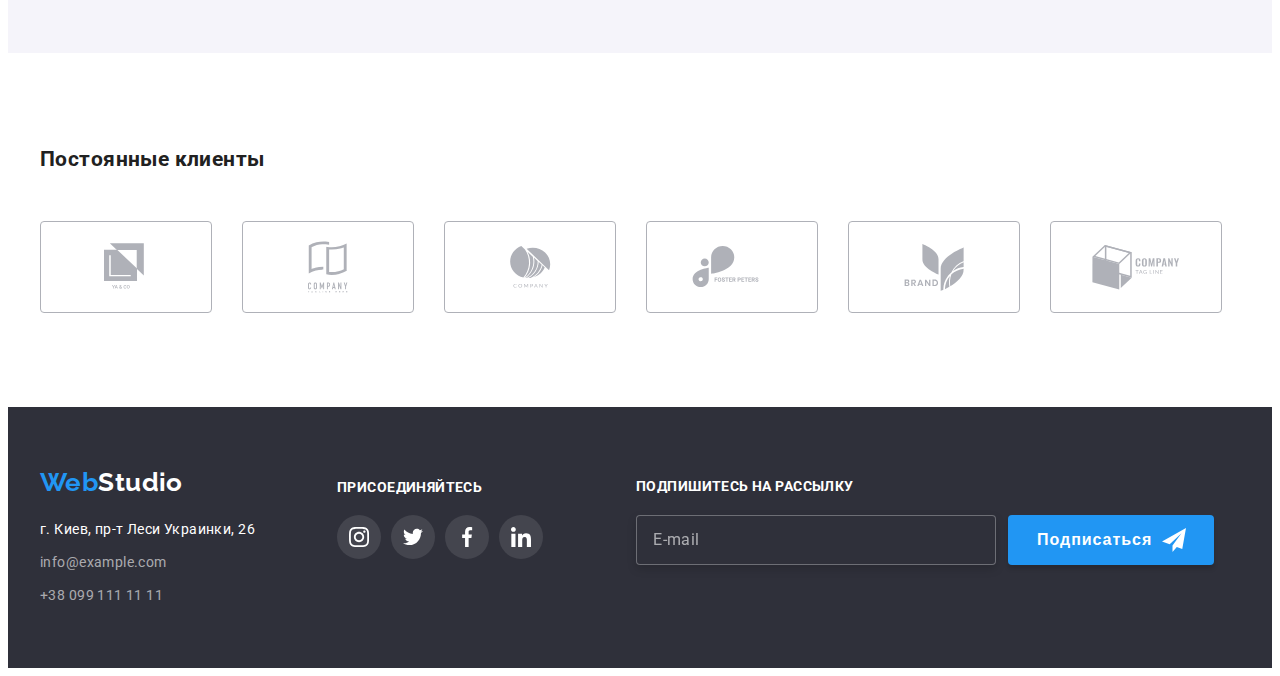
==== commit f0890bf6: "finished team section" ====
--- a/index.html
+++ b/index.html
@@ -134,7 +134,7 @@
             <h2 class="team-title">Наша команда</h2>
               <ul class="team-list">
                   <li class="team-photos">
-                    <a href=""><img src="images/img-4.jpg" alt="фото Игоря Демьяненко" width="270"/></a>
+                    <a href=""><img src="images/img-4.jpg" alt="фото Игоря Демьяненко" width="450"/></a>
                        <div class="caption"><h3 class="team-names">Игорь Демьяненко</h3>
                        <p class="position">Product Designer</p>
                          <ul class="social-list">
@@ -148,7 +148,7 @@
                   <li class="team-photos">
                     <a href="">
                         <img src="images/img-5.jpg"
-                       alt="фото Ольги Репиной" width="270"/>
+                       alt="фото Ольги Репиной" width="450"/>
                     </a>
                     <div class="caption">
                        <h3 class="team-names">Ольга Репина</h3>
@@ -172,7 +172,7 @@
                   <li class="team-photos">
                     <a href="">
                         <img src="images/img-6.jpg"
-                        alt="фото Николая Тарасова" width="270"/>
+                        alt="фото Николая Тарасова" width="450"/>
                      </a>
                      <div class="caption">
                        <h3 class="team-names">Николай Тарасов</h3>
@@ -196,7 +196,7 @@
                   <li class="team-photos">
                     <a href="">
                         <img src="images/img-7.jpg"
-                        alt="фото Михаила Ермакова" width="270"/>
+                        alt="фото Михаила Ермакова" width="450"/>
                     </a>
                     <div class="caption">
                         <h3 class="team-names">Михаил Ермаков</h3>
--- a/css/main.min.css
+++ b/css/main.min.css
@@ -1,2 +1,2 @@
-a{text-decoration:none;color:inherit}ul{list-style:none;margin:0px;padding:0px}body{font-family:"Roboto", sans-serif;font-weight:400;font-size:14px;letter-spacing:0.03em;background-color:#fff;color:#212121}img{display:block;max-width:100%;height:auto}textarea{resize:none}.advantages{padding:94px 0px 94px}.advantages-section{display:inline-block;display:flex;padding:0px}.advantages-section>.advantages-item:not(:last-child){margin-right:30px}.advantages-icons{display:inline-block;width:270px;height:120px;background-color:#f5f4fa;margin-bottom:30px;padding:25px 100px;border-radius:4px}.advantages-title{padding:0px;margin-top:0px;margin-bottom:10px;font-weight:700;font-size:14px;line-height:1.14;text-transform:uppercase}.advantages-text{padding:0px;margin-top:0px;margin-bottom:0px;line-height:1.72;color:#757575}.advantages .visually-hidden{position:absolute;clip:rect 0 0 0 0;width:1px;height:1px;margin:-1px}.form-field{display:flex;flex-direction:column;margin:0px 40px 10px}.form-field label{margin-bottom:4px;font-size:12px;line-height:1.16;letter-spacing:0.01em;color:#757575}.form-field input{height:40px;width:100%;padding-left:30px;border:1px solid rgba(33,33,33,0.2);box-sizing:border-box;border-radius:4px}.form-field textarea{border:1px solid rgba(33,33,33,0.2);box-sizing:border-box;border-radius:4px;padding:12px 0px 0px 15px}textarea::placeholder .form-field{font-family:Roboto;font-style:normal;font-weight:normal;font-size:14px;line-height:16px;letter-spacing:0.01em;color:rgba(117,117,117,0.5)}.backdrop{position:fixed;top:0;left:0;width:100%;height:100%;background-color:rgba(0,0,0,0.2);opacity:1;transition:opacity 250ms cubic-bezier(0.4, 0, 0.2, 1)}.is-hidden .backdrop{opacity:0;pointer-events:none}.modal .is-hidden .backdrop{transform:translate(-50%, -50%) scale(0.9)}.modal{position:absolute;top:50%;left:50%;min-width:528px;min-height:581px;background-color:#fff;border-radius:4px;box-shadow:0px 1px 3px rgba(0,0,0,0.12),0px 1px 1px rgba(0,0,0,0.14),0px 2px 1px rgba(0,0,0,0.2);transform:translate(-50%, -50%) scale(1);transition:transform 250ms cubic-bezier(0.4, 0, 0.2, 1)}.modal-close{fill:currentColor;transition-property:color;transition:color 250ms cubic-bezier(0.4, 0, 0.2, 1)}.modal-title{margin-top:40px;margin-bottom:12px;font-weight:700;font-size:20px;line-height:1.15;text-align:center;color:#212121}.policy-line{margin-top:20px;margin-bottom:30px;padding:0px}.policy-label{display:flex;justify-content:center}.policy-link{color:#2196f3;border-bottom:1px solid #2196f3}.old-checkbox{margin-right:9px}.old-checkbox:checked ~ .checkbox{background-image:url("../images/icon-check.svg");background-size:contain;fill:#fff;background-color:#2196f3;background-origin:border-box;border-color:#2196f3}.checkbox{width:16px;height:15px;border:2px solid #212121;border-radius:3px;margin-right:9px;transition-property:fill, background-color, border-color;transition:fill 250ms cubic-bezier(0.4, 0, 0.2, 1),background-color 250ms cubic-bezier(0.4, 0, 0.2, 1),border-color 250ms cubic-bezier(0.4, 0, 0.2, 1)}.clients-section{padding:94px 0px}.clients-section-title{margin:0px 0px 50px}.clients-section-list{display:flex}.clients-section-list>.clients-section-item:not(:last-child){margin-right:30px}.clients-section-item>.logo-link:hover,.clients-section-item>.logo-link:focus{border-color:#2196f3;color:#2196f3}.logo-link{display:block;display:inline-flex;justify-content:center;align-items:center;width:170px;height:90px;border:1px solid #afb1b8;border-radius:4px;background-color:#fff;color:#afb1b8;transition-property:color, border-color;transition:color 250ms cubic-bezier(0.4, 0, 0.2, 1),border-color 250ms cubic-bezier(0.4, 0, 0.2, 1)}.logos{fill:currentColor}.features{padding-bottom:94px}.features-title{margin:0px 0px 50px}.features-list{display:inline-block;display:flex;margin-left:0px;margin-right:0px;padding-bottom:0px}.features-list>.features-photos:not(:last-child){margin-right:30px}.features-title,.features-title,.features-title{font-weight:700;font-size:36px;line-height:1.16;text-align:center}.features-overlay{position:relative}.features-overlay>.features-info{position:absolute;width:100%;height:70px;bottom:0;left:0;background-color:rgba(47,48,58,0.8)}.features-info{margin:0;padding-top:27px;padding-bottom:27px;align-items:center;text-align:center;font-weight:bold;line-height:1.14;text-transform:uppercase;color:#fff}.footer-join{display:inline-block;margin:0px 0px 0px 67px}.join{display:inline-block;display:flex;font-family:inherit;font-weight:700;line-height:16px;text-transform:uppercase;margin:12px 0px 20px 0px;padding:0px;color:#fff}.footer-links-list{display:flex;justify-content:center}.footer-links-list>.footer-items:not(:last-child){margin-right:10px}.social-link{display:inline-flex;justify-content:center;align-items:center;width:44px;height:44px;border-radius:50%;background-color:rgba(255,255,255,0.1);color:#fff;transition-property:background-color;transition:250ms cubic-bezier(0.4, 0, 0.2, 1)}.icons-size{width:20px;height:20px;fill:currentColor}.social-link:hover,.social-link:focus{background-color:#2196f3}.subscribe{font-weight:bold;font-size:14px;line-height:1.14;text-transform:uppercase;color:#fff;margin:12px 0px 20px 93px;padding:0px}.form-button-footer{display:flex;justify-content:flex-end;padding:0px;margin-left:93px}.form-button-footer input{width:360px;height:50px;outline:none;border:1px solid rgba(255,255,255,0.3);box-sizing:border-box;background-color:#2f303a;color:rgba(255,255,255,0.6);filter:drop-shadow(0px 4px 4px rgba(0,0,0,0.15));border-radius:4px;padding-left:16px}.form-button-footer input::placeholder{font-family:Roboto;font-weight:normal;font-size:16px;line-height:1.25;letter-spacing:0.03em;letter-spacing:0.03em;color:rgba(255,255,255,0.6)}.submit-button-footer{margin-left:12px;padding:10px 28px 10px 29px;box-shadow:0px 4px 4px rgba(0,0,0,0.15);border:none;border-radius:4px;background-color:#2196f3;font-weight:700;font-size:16px;line-height:1.87;letter-spacing:0.06em;color:#fff;cursor:pointer;display:flex;align-items:center;text-align:center}.footer-subscribe-icon{fill:#fff;margin-left:10px;padding:0}.logo-footer{margin:60px 0px 0px 0px;padding:0px}.logo-part-one-footer,.logo-part-two-footer{font-family:"Raleway", sans-serif;font-weight:700;font-size:26px;line-height:1.19;color:#2196f3}.logo-part-two-footer.difference{color:#fff}.footer-nav{display:flex;padding:0px;margin-right:0}.footer-list{padding:0px 0px 0px 0px}.adress-footer{margin:20px 0px 9px 0px;padding-right:15px}.adress-footer,.contacts-footer{line-height:1.71;font-style:inherit;color:#fff}.adress-bottom{margin:0px 0px 9px 0px;padding:0px}.adress-bottom:last-child{margin-bottom:0px}.contacts-footer.difference{color:rgba(255,255,255,0.6)}.footer{padding-top:60px;padding-bottom:60px;background-color:#2f303a}.footer-set{display:flex}.footer-blocks{display:flex;align-items:flex-start}.logo{margin:16px 276px 16px 0px;border:0px}.logo-part-one,.logo-part-one-footer,.logo-part-two{font-family:"Raleway",sans-serif;font-weight:700;font-size:24px;line-height:1.16;color:#2196f3}.logo-part-two.difference{color:#000}@media screen and (min-width: 768px){.logo{margin:26px 88px 26px 0px}}@media screen and (min-width: 1200px){.logo{margin:24px 93px 25px 0px}.logo-part-one,.logo-part-one-footer,.logo-part-two{font-family:"Raleway",sans-serif;font-weight:700;font-size:26px;line-height:1.19;color:#2196f3}.logo-part-two.difference{color:#000}}.header-menu{border:none;outline:none;background-color:transparent;cursor:pointer;margin-left:auto;margin-top:10px;margin-bottom:10px;padding:0px}@media screen and (min-width: 768px){.header-menu{display:none}}@media screen and (min-width: 1200px){.header-menu{display:none}}.header>.container{display:flex;align-items:center}.header-nav{display:flex}.header-site-nav{display:none}@media screen and (min-width: 768px){.header-site-nav{display:flex;justify-content:center;margin:32px 0px}}.header-site-nav>.header-item:not(:last-child){margin-right:50px}@media screen and (min-width: 768px){.header-nav-link{position:relative;font-weight:500;line-height:1.14;letter-spacing:0.02em;color:#212121;transition-property:color;transition:color 250ms cubic-bezier(0.4, 0, 0.2, 1)}}@media screen and (min-width: 768px){.header-nav-link:hover,.header-nav-link:focus{color:#2196f3}}@media screen and (min-width: 768px){.header-nav-link.current{color:#2196f3}}@media screen and (min-width: 768px){.header-nav-link.current::after{content:"";display:block;position:absolute;padding:0;margin-top:28.5px;width:100%;height:4px;background-color:#2196f3;border-radius:2px}}.adress-container{display:none}@media screen and (min-width: 768px){.adress-container{display:flex;flex-direction:column;margin:21px 0px 21px 84px;padding:0px}}@media screen and (min-width: 1200px){.adress-container{display:flex;flex-direction:row;margin:32px 0px 32px 305px;padding:0px}}@media screen and (min-width: 768px){.icon-envelope,.icon-smartphone{margin:0px 8px 0px 0px;fill:currentColor}}@media screen and (min-width: 1200px){.icon-envelope,.icon-smartphone{margin:0px 10px 0px 0px}}@media screen and (min-width: 1200px){.icon-envelope-desktop{width:16px;height:12px}}@media screen and (min-width: 1200px){.icon-smartphone-desktop{width:10px;height:16px}}@media screen and (min-width: 768px){.adress{display:flex;align-items:center;font-weight:500;font-size:12px;line-height:1.16;letter-spacing:0.02em;color:#757575;transition-property:color;transition:color 250ms cubic-bezier(0.4, 0, 0.2, 1)}}@media screen and (min-width: 1200px){.adress{display:flex;align-items:center;justify-content:center;font-size:14px;line-height:1.14;letter-spacing:0.02em}}@media screen and (min-width: 768px){.adress:hover,.adress:focus{color:#2196f3}}@media screen and (min-width: 768px){.adress.difference{color:#757575}}@media screen and (min-width: 768px){.adress-container>.adress:not(:last-child){margin-bottom:10px;padding:0px}}@media screen and (min-width: 1200px){.adress-container>.adress:not(:last-child){margin-right:30px;margin-bottom:0px;padding:0px}}.hero{padding-top:200px;padding-bottom:200px;max-width:1600px;height:600px;margin-left:auto;margin-right:auto;background-color:#c4c4c4;background-image:linear-gradient(to right, rgba(47,48,58,0.4), rgba(47,48,58,0.4)),url(../images/hero.jpg);background-repeat:no-repeat;background-position:cover}.hero-title{margin-top:0px;margin-bottom:30px;margin-left:250px;margin-right:250px;font-weight:900;font-size:44px;line-height:1.36;text-align:center;letter-spacing:0.06em;text-transform:uppercase;color:#fff}.hero-button{display:inline-block;display:flex;padding:10px 32px;border:none;border-radius:4px;margin-left:auto;margin-right:auto;margin-top:0px;font:inherit;cursor:pointer;font-weight:700;font-size:16px;line-height:1.88;align-items:center;text-align:center;letter-spacing:0.06em;color:#fff;background-color:#2196f3}.container{width:450px;margin-left:auto;margin-right:auto;padding-left:15px;padding-right:15px}@media screen and (min-width: 768px){.container{width:768px}}@media screen and (min-width: 1200px){.container{width:1200px}}.submit-button{display:flex;margin-left:auto;margin-right:auto;margin-top:30px;margin-bottom:40px;padding:10px 55px;border:none;border-radius:4px;font:inherit;font-weight:700;font-size:16px;line-height:1.88;align-items:center;text-align:center;letter-spacing:0.06em;color:#fff;background-color:#2196f3;box-shadow:0px 4px 4px rgba(0,0,0,0.15);cursor:pointer}.modal-button{display:flex;align-items:center;justify-content:center;position:absolute;margin:0;padding:0;width:30px;height:30px;right:8px;top:8px;border:1px solid rgba(0,0,0,0.1);background-color:#fff;border-radius:50%;cursor:pointer}.modal-button:hover,.modal-button:focus{color:#2196f3}.input-field{position:relative}.input-field-icon{position:absolute;left:12px;top:50%;transform:translateY(-50%);color:#212121;transition-property:fill;transition:fill 250ms cubic-bezier(0.4, 0, 0.2, 1)}.form-field-input{transition-property:border-color, outline;transition:border-color 250ms cubic-bezier(0.4, 0, 0.2, 1),outline 250ms cubic-bezier(0.4, 0, 0.2, 1)}.form-field-input:hover,.form-field-input:focus{outline:none;border-color:#2196f3;cursor:pointer}.form-field-input:hover+.input-field-icon,.form-field-input:focus+.input-field-icon{fill:#2196f3}.buttons-container{display:flex}.buttons>.item:not(:last-child){margin-right:8px}.buttons{display:inline-block;display:flex;margin:0px;margin-left:auto;margin-right:auto;padding:0px}.buttons-portfolio{border:1px solid transparent;border-radius:4px;cursor:pointer;padding:6px 22px;font-weight:500;font-size:16px;line-height:1.7;text-align:center;background-color:#f5f4fa;transition-property:color, background-color, box-shadow;transition:color 250ms cubic-bezier(0.4, 0, 0.2, 1),background-color 250ms cubic-bezier(0.4, 0, 0.2, 1),box-shadow 250ms cubic-bezier(0.4, 0, 0.2, 1)}.buttons-portfolio:hover,.buttons-portfolio:focus{background-color:#2196f3;color:#fff;box-shadow:0px 3px 1px rgba(0,0,0,0.1),0px 1px 2px rgba(0,0,0,0.08),0px 2px 2px rgba(0,0,0,0.12)}.header-portfolio{border-bottom:1px solid;color:#ececec}.portfolio{padding-top:94px;padding-bottom:94px}.portfolio-photos{display:flex;flex-wrap:wrap;margin-top:56px}.portfolio-list{margin-left:30px;margin-right:0px;transition-property:filter}.portfolio-link{transition-property:filter;transition:filter 250ms cubic-bezier(0.4, 0, 0.2, 1)}.portfolio-link:focus,.portfolio-list:hover{filter:drop-shadow(0px 4px 4px rgba(0,0,0,0.25))}.portfolio-photos>.portfolio-list:nth-child(3n+1){margin-left:0px}.portfolio-photos>.portfolio-list:nth-child(n+4){margin-top:30px}.portfolio-set{width:370px;background-color:#fff;margin:0px;padding:20px 0px 20px 24px;background:#ffffff;border:1px solid #eeeeee;border-top:none;box-sizing:border-box}.portfolio-title{margin:0px 0px 2px 0px;font-weight:700;font-size:18px;line-height:2;letter-spacing:0.06em}.portfolio-text{margin:0px;font-size:16px;line-height:1.9;color:#757575}.portfolio-info{position:relative;overflow:hidden}.portfolio-overlay{position:absolute;top:0;left:0;width:100%;height:100%;background-color:rgba(33,150,243,0.9);transition-property:transform;transition:transform 250ms cubic-bezier(0.4, 0, 0.2, 1);transform:translateY(100%)}.portfolio-list:hover .portfolio-overlay,.portfolio-link:focus .portfolio-overlay{transform:translateY(0)}.portfolio-overlay>p{font-family:inherit;font-size:18px;line-height:1.55;color:#fff;padding:63px 24px;margin:0}.social-list{display:flex;justify-content:center;align-items:center;margin:16px 32px 0px}.social-list>.social-items:not(:last-child){margin-right:10px}.social-links{display:inline-flex;justify-content:center;align-items:center;width:44px;height:44px;border-radius:50%;color:#afb1b8;transition-property:color, background-color;transition:color 250ms cubic-bezier(0.4, 0, 0.2, 1),background-color 250ms cubic-bezier(0.4, 0, 0.2, 1)}.icon-size{width:20px;height:20px;fill:currentColor}.social-links:hover,.social-links:focus{background-color:#2196f3;color:#fff}.team{padding-top:94px;padding-bottom:94px;background-color:#f5f4fa}.team-title{margin-top:0px;margin-bottom:50px}.team-list{display:inline-block;display:flex}.team-photos{box-shadow:0px 1px 3px rgba(0,0,0,0.12),0px 1px 1px rgba(0,0,0,0.14),0px 2px 1px rgba(0,0,0,0.2);border-radius:0px 0px 4px 4px}.team-list>.team-photos:not(:first-child){margin-left:30px}.team-names{text-align:center;margin:0px 0px 10px 0px;font-weight:500;font-size:16px;line-height:1.19}.caption{width:270px;background-color:#fff;margin:0px;padding-top:30px;padding-bottom:30px;border:none;border-radius:0px 0px 4px 4px}.position{margin:0px;font-size:16px;line-height:1.19;text-align:center;color:#757575}
+a{text-decoration:none;color:inherit}ul{list-style:none;margin:0px;padding:0px}body{font-family:"Roboto", sans-serif;font-weight:400;font-size:14px;letter-spacing:0.03em;background-color:#fff;color:#212121}img{display:block;max-width:100%;height:auto}textarea{resize:none}.advantages{padding:60px 0px 60px}@media screen and (min-width: 1200px){.advantages{padding:94px 0px 94px}}.advantages-section{padding:0px}@media screen and (min-width: 768px){.advantages-section{display:flex;flex-wrap:wrap}}@media screen and (min-width: 1200px){.advantages-section{display:inline-block;display:flex;padding:0px}}@media screen and (max-width: 767px){.advantages-section>.advantages-item:not(:last-child){margin-bottom:30px}}@media screen and (min-width: 768px){.advantages-section>.advantages-item:nth-child(2n+1){margin-right:30px}}@media screen and (min-width: 1200px){.advantages-section>.advantages-item:nth-child(2n+1){margin-right:0px}}@media screen and (min-width: 768px){.advantages-section>.advantages-item:nth-child(-n+2){margin-bottom:30px}}@media screen and (min-width: 1200px){.advantages-section>.advantages-item:nth-child(-n+2){margin-bottom:0px}}@media screen and (min-width: 1200px){.advantages-section>.advantages-item:not(:last-child){margin-right:30px}}@media screen and (min-width: 768px){.advantages-item{width:354px}}@media screen and (min-width: 1200px){.advantages-item{width:270px}}.advantages-icons{width:450px;height:120px;background-color:#f5f4fa;margin-bottom:30px;padding:25px 190px;border-radius:4px}@media screen and (min-width: 768px){.advantages-icons{width:354px;padding:25px 142px;margin-right:0px}}@media screen and (min-width: 1200px){.advantages-icons{display:inline-block;width:270px;padding:25px 100px}}.advantages-title{padding:0px;margin-top:0px;margin-bottom:10px;font-weight:700;font-size:14px;line-height:1.15;text-transform:uppercase;text-align:center}@media screen and (min-width: 768px){.advantages-title{text-align:left}}.advantages-text{padding:0px;margin-top:0px;margin-bottom:0px;line-height:1.72;color:#757575}.visually-hidden{position:absolute;clip:rect 0 0 0 0;width:1px;height:1px;margin:-1px}.form-field{display:flex;flex-direction:column;margin:0px 40px 10px}.form-field label{margin-bottom:4px;font-size:12px;line-height:1.16;letter-spacing:0.01em;color:#757575}.form-field input{height:40px;width:100%;padding-left:30px;border:1px solid rgba(33,33,33,0.2);box-sizing:border-box;border-radius:4px}.form-field textarea{border:1px solid rgba(33,33,33,0.2);box-sizing:border-box;border-radius:4px;padding:12px 0px 0px 15px}textarea::placeholder .form-field{font-family:Roboto;font-style:normal;font-weight:normal;font-size:14px;line-height:16px;letter-spacing:0.01em;color:rgba(117,117,117,0.5)}.backdrop{position:fixed;top:0;left:0;width:100%;height:100%;background-color:rgba(0,0,0,0.2);opacity:1;transition:opacity 250ms cubic-bezier(0.4, 0, 0.2, 1)}.backdrop.is-hidden{opacity:0;pointer-events:none}.backdrop.is-hidden .modal{transform:translate(-50%, -50%) scale(0.9)}.modal{position:absolute;top:50%;left:50%;min-width:528px;min-height:581px;background-color:#fff;border-radius:4px;box-shadow:0px 1px 3px rgba(0,0,0,0.12),0px 1px 1px rgba(0,0,0,0.14),0px 2px 1px rgba(0,0,0,0.2);transform:translate(-50%, -50%) scale(1);transition:transform 250ms cubic-bezier(0.4, 0, 0.2, 1)}.modal-close{fill:currentColor;transition-property:color;transition:color 250ms cubic-bezier(0.4, 0, 0.2, 1)}.modal-title{margin-top:40px;margin-bottom:12px;font-weight:700;font-size:20px;line-height:1.15;text-align:center;color:#212121}.policy-line{margin-top:20px;margin-bottom:30px;padding:0px}.policy-label{display:flex;justify-content:center}.policy-link{color:#2196f3;border-bottom:1px solid #2196f3}.old-checkbox{margin-right:9px}.old-checkbox.visually-hidden{position:absolute;clip:rect 0 0 0 0;width:1px;height:1px;margin:-1px}.old-checkbox:checked ~ .checkbox{background-image:url("../images/icon-check.svg");background-size:contain;fill:#fff;background-color:#2196f3;background-origin:border-box;border-color:#2196f3}.checkbox{width:16px;height:15px;border:2px solid #212121;border-radius:3px;margin-right:9px;transition-property:fill, background-color, border-color;transition:fill 250ms cubic-bezier(0.4, 0, 0.2, 1),background-color 250ms cubic-bezier(0.4, 0, 0.2, 1),border-color 250ms cubic-bezier(0.4, 0, 0.2, 1)}.clients-section{padding:94px 0px}.clients-section-title{margin:0px 0px 50px}.clients-section-list{display:flex}.clients-section-list>.clients-section-item:not(:last-child){margin-right:30px}.clients-section-item>.logo-link:hover,.clients-section-item>.logo-link:focus{border-color:#2196f3;color:#2196f3}.logo-link{display:block;display:inline-flex;justify-content:center;align-items:center;width:170px;height:90px;border:1px solid #afb1b8;border-radius:4px;background-color:#fff;color:#afb1b8;transition-property:color, border-color;transition:color 250ms cubic-bezier(0.4, 0, 0.2, 1),border-color 250ms cubic-bezier(0.4, 0, 0.2, 1)}.logos{fill:currentColor}@media screen and (max-width: 767px){.features{display:none}}.footer-join{display:inline-block;margin:0px 0px 0px 67px}.join{display:inline-block;display:flex;font-family:inherit;font-weight:700;line-height:16px;text-transform:uppercase;margin:12px 0px 20px 0px;padding:0px;color:#fff}.footer-links-list{display:flex;justify-content:center}.footer-links-list>.footer-items:not(:last-child){margin-right:10px}.social-link{display:inline-flex;justify-content:center;align-items:center;width:44px;height:44px;border-radius:50%;background-color:rgba(255,255,255,0.1);color:#fff;transition-property:background-color;transition:250ms cubic-bezier(0.4, 0, 0.2, 1)}.icons-size{width:20px;height:20px;fill:currentColor}.social-link:hover,.social-link:focus{background-color:#2196f3}.subscribe{font-weight:bold;font-size:14px;line-height:1.14;text-transform:uppercase;color:#fff;margin:12px 0px 20px 93px;padding:0px}.form-button-footer{display:flex;justify-content:flex-end;padding:0px;margin-left:93px}.form-button-footer input{width:360px;height:50px;outline:none;border:1px solid rgba(255,255,255,0.3);box-sizing:border-box;background-color:#2f303a;color:rgba(255,255,255,0.6);filter:drop-shadow(0px 4px 4px rgba(0,0,0,0.15));border-radius:4px;padding-left:16px}.form-button-footer input::placeholder{font-family:Roboto;font-weight:normal;font-size:16px;line-height:1.25;letter-spacing:0.03em;letter-spacing:0.03em;color:rgba(255,255,255,0.6)}.submit-button-footer{margin-left:12px;padding:10px 28px 10px 29px;box-shadow:0px 4px 4px rgba(0,0,0,0.15);border:none;border-radius:4px;background-color:#2196f3;font-weight:700;font-size:16px;line-height:1.87;letter-spacing:0.06em;color:#fff;cursor:pointer;display:flex;align-items:center;text-align:center}.footer-subscribe-icon{fill:#fff;margin-left:10px;padding:0}.logo-footer{margin:60px 0px 0px 0px;padding:0px}.logo-part-one-footer,.logo-part-two-footer{font-family:"Raleway", sans-serif;font-weight:700;font-size:26px;line-height:1.19;color:#2196f3}.logo-part-two-footer.difference{color:#fff}.footer-nav{display:flex;padding:0px;margin-right:0}.footer-list{padding:0px 0px 0px 0px}.adress-footer{margin:20px 0px 9px 0px;padding-right:15px}.adress-footer,.contacts-footer{line-height:1.71;font-style:inherit;color:#fff}.adress-bottom{margin:0px 0px 9px 0px;padding:0px}.adress-bottom:last-child{margin-bottom:0px}.contacts-footer.difference{color:rgba(255,255,255,0.6)}.footer{padding-top:60px;padding-bottom:60px;background-color:#2f303a}.footer-set{display:flex}.footer-blocks{display:flex;align-items:flex-start}.logo{margin:16px 276px 16px 0px;border:0px}.logo-part-one,.logo-part-one-footer,.logo-part-two{font-family:"Raleway",sans-serif;font-weight:700;font-size:24px;line-height:1.16;color:#2196f3}.logo-part-two.difference{color:#000}@media screen and (min-width: 768px){.logo{margin:26px 88px 26px 0px}}@media screen and (min-width: 1200px){.logo{margin:24px 93px 25px 0px}.logo-part-one,.logo-part-one-footer,.logo-part-two{font-family:"Raleway",sans-serif;font-weight:700;font-size:26px;line-height:1.19;color:#2196f3}.logo-part-two.difference{color:#000}}.header-menu{border:none;outline:none;background-color:transparent;cursor:pointer;margin-left:auto;margin-top:10px;margin-bottom:10px;padding:0px}.header-menu-icon{fill:currentColor}.header-menu-icon:hover,.header-menu-icon:focus{color:#2196f3}@media screen and (min-width: 768px){.header-menu{display:none}}@media screen and (min-width: 1200px){.header-menu{display:none}}.header>.container{display:flex;align-items:center}.header-nav{display:flex}.header-site-nav{display:none}@media screen and (min-width: 768px){.header-site-nav{display:flex;justify-content:center;margin:32px 0px}}.header-site-nav>.header-item:not(:last-child){margin-right:50px}@media screen and (min-width: 768px){.header-nav-link{position:relative;font-weight:500;line-height:1.14;letter-spacing:0.02em;color:#212121;transition-property:color;transition:color 250ms cubic-bezier(0.4, 0, 0.2, 1)}}@media screen and (min-width: 768px){.header-nav-link:hover,.header-nav-link:focus{color:#2196f3}}@media screen and (min-width: 1200px){.header-nav-link:hover,.header-nav-link:focus{color:#2196f3}}@media screen and (min-width: 768px){.header-nav-link.current{color:#2196f3}}@media screen and (min-width: 768px){.header-nav-link.current::after{content:"";display:block;position:absolute;padding:0;margin-top:28.5px;width:100%;height:4px;background-color:#2196f3;border-radius:2px}}.adress-container{display:none}@media screen and (min-width: 768px){.adress-container{display:flex;flex-direction:column;margin:21px 0px 21px 84px;padding:0px}}@media screen and (min-width: 1200px){.adress-container{display:flex;flex-direction:row;margin:32px 0px 32px 305px;padding:0px}}@media screen and (min-width: 768px){.icon-envelope,.icon-smartphone{margin:0px 8px 0px 0px;fill:currentColor}}@media screen and (min-width: 1200px){.icon-envelope,.icon-smartphone{margin:0px 10px 0px 0px}}@media screen and (min-width: 1200px){.icon-envelope-desktop{width:16px;height:12px}}@media screen and (min-width: 1200px){.icon-smartphone-desktop{width:10px;height:16px}}@media screen and (min-width: 768px){.adress{display:flex;align-items:center;font-weight:500;font-size:12px;line-height:1.16;letter-spacing:0.02em;color:#757575;transition-property:color;transition:color 250ms cubic-bezier(0.4, 0, 0.2, 1)}}@media screen and (min-width: 1200px){.adress{display:flex;align-items:center;justify-content:center;font-size:14px;line-height:1.14;letter-spacing:0.02em}}@media screen and (min-width: 768px){.adress.difference:hover,.adress.difference:focus{color:#2196f3}}@media screen and (min-width: 1200px){.adress.difference:hover,.adress.difference:focus{color:#2196f3}}@media screen and (min-width: 768px){.adress.difference{color:#757575}}@media screen and (min-width: 768px){.adress-container>.adress:not(:last-child){margin-bottom:10px;padding:0px}}@media screen and (min-width: 1200px){.adress-container>.adress:not(:last-child){margin-right:30px;margin-bottom:0px;padding:0px}}.hero{padding-top:118px;padding-bottom:118px;height:400px;margin-left:auto;margin-right:auto;background-color:#c4c4c4;background-image:linear-gradient(to right, rgba(47,48,58,0.4), rgba(47,48,58,0.4)),url(../images/hero.jpg);background-repeat:no-repeat;background-position:cover}@media screen and (min-width: 1200px){.hero{padding-top:200px;padding-bottom:200px;height:600px;max-width:1600px}}.hero-title{margin-top:0px;margin-bottom:30px;margin-left:auto;margin-right:auto;font-weight:900;font-size:26px;line-height:1.61;text-align:center;letter-spacing:0.06em;text-transform:uppercase;color:#fff}@media screen and (min-width: 768px){.hero-title{margin:0px 204px 30px}}@media screen and (min-width: 1200px){.hero-title{margin:0px 250px 30px;font-size:44px;line-height:1.36}}.hero-button{display:inline-block;display:flex;padding:10px 32px;border:none;border-radius:4px;margin-left:auto;margin-right:auto;margin-top:0px;font:inherit;cursor:pointer;font-weight:700;font-size:16px;line-height:1.88;align-items:center;text-align:center;letter-spacing:0.06em;color:#fff;background-color:#2196f3}.container{margin-left:auto;margin-right:auto;padding-left:15px;padding-right:15px}@media screen and (min-width: 480px){.container{width:480px}}@media screen and (min-width: 768px){.container{width:768px}}@media screen and (min-width: 1200px){.container{width:1200px}}.submit-button{display:flex;margin-left:auto;margin-right:auto;margin-top:30px;margin-bottom:40px;padding:10px 55px;border:none;border-radius:4px;font:inherit;font-weight:700;font-size:16px;line-height:1.88;align-items:center;text-align:center;letter-spacing:0.06em;color:#fff;background-color:#2196f3;box-shadow:0px 4px 4px rgba(0,0,0,0.15);cursor:pointer}.modal-button{display:flex;align-items:center;justify-content:center;position:absolute;margin:0;padding:0;width:30px;height:30px;right:8px;top:8px;border:1px solid rgba(0,0,0,0.1);background-color:#fff;border-radius:50%;cursor:pointer}.modal-button:hover,.modal-button:focus{color:#2196f3}.input-field{position:relative}.input-field-icon{position:absolute;left:12px;top:50%;transform:translateY(-50%);color:#212121;transition-property:fill;transition:fill 250ms cubic-bezier(0.4, 0, 0.2, 1)}.form-field-input{transition-property:border-color, outline;transition:border-color 250ms cubic-bezier(0.4, 0, 0.2, 1),outline 250ms cubic-bezier(0.4, 0, 0.2, 1)}.form-field-input:hover,.form-field-input:focus{outline:none;border-color:#2196f3;cursor:pointer}.form-field-input:hover+.input-field-icon,.form-field-input:focus+.input-field-icon{fill:#2196f3}.buttons-container{display:flex}.buttons>.item:not(:last-child){margin-right:8px}.buttons{display:inline-block;display:flex;margin:0px;margin-left:auto;margin-right:auto;padding:0px}.buttons-portfolio{border:1px solid transparent;border-radius:4px;cursor:pointer;padding:6px 22px;font-weight:500;font-size:16px;line-height:1.7;text-align:center;background-color:#f5f4fa;transition-property:color, background-color, box-shadow;transition:color 250ms cubic-bezier(0.4, 0, 0.2, 1),background-color 250ms cubic-bezier(0.4, 0, 0.2, 1),box-shadow 250ms cubic-bezier(0.4, 0, 0.2, 1)}.buttons-portfolio:hover,.buttons-portfolio:focus{background-color:#2196f3;color:#fff;box-shadow:0px 3px 1px rgba(0,0,0,0.1),0px 1px 2px rgba(0,0,0,0.08),0px 2px 2px rgba(0,0,0,0.12)}.header-portfolio{border-bottom:1px solid;color:#ececec}.portfolio{padding-top:94px;padding-bottom:94px}.portfolio-photos{display:flex;flex-wrap:wrap;margin-top:56px}.portfolio-list{margin-left:30px;margin-right:0px;transition-property:filter}.portfolio-link{transition-property:filter;transition:filter 250ms cubic-bezier(0.4, 0, 0.2, 1)}.portfolio-link:focus,.portfolio-list:hover{filter:drop-shadow(0px 4px 4px rgba(0,0,0,0.25))}.portfolio-photos>.portfolio-list:nth-child(3n+1){margin-left:0px}.portfolio-photos>.portfolio-list:nth-child(n+4){margin-top:30px}.portfolio-set{width:370px;background-color:#fff;margin:0px;padding:20px 0px 20px 24px;background:#ffffff;border:1px solid #eeeeee;border-top:none;box-sizing:border-box}.portfolio-title{margin:0px 0px 2px 0px;font-weight:700;font-size:18px;line-height:2;letter-spacing:0.06em}.portfolio-text{margin:0px;font-size:16px;line-height:1.9;color:#757575}.portfolio-info{position:relative;overflow:hidden}.portfolio-overlay{position:absolute;top:0;left:0;width:100%;height:100%;background-color:rgba(33,150,243,0.9);transition-property:transform;transition:transform 250ms cubic-bezier(0.4, 0, 0.2, 1);transform:translateY(100%)}.portfolio-list:hover .portfolio-overlay,.portfolio-link:focus .portfolio-overlay{transform:translateY(0)}.portfolio-overlay>p{font-family:inherit;font-size:18px;line-height:1.55;color:#fff;padding:63px 24px;margin:0}.social-list{display:flex;justify-content:center;align-items:center;margin:16px 32px 0px}.social-list>.social-items:not(:last-child){margin-right:10px}.social-links{display:inline-flex;justify-content:center;align-items:center;width:44px;height:44px;border-radius:50%;color:#afb1b8;transition-property:color, background-color;transition:color 250ms cubic-bezier(0.4, 0, 0.2, 1),background-color 250ms cubic-bezier(0.4, 0, 0.2, 1)}.icon-size{width:20px;height:20px;fill:currentColor}.social-links:hover,.social-links:focus{background-color:#2196f3;color:#fff}.team{padding-top:60px;padding-bottom:60px;background-color:#f5f4fa}.team-title{margin-top:0px;margin-bottom:30px;text-align:center;font-weight:700;font-size:28px;line-height:1.18}.team-photos{box-shadow:0px 1px 3px rgba(0,0,0,0.12),0px 1px 1px rgba(0,0,0,0.14),0px 2px 1px rgba(0,0,0,0.2);border-radius:0px 0px 4px 4px}.team-names{text-align:center;margin:0px 0px 10px 0px;font-weight:500;font-size:16px;line-height:1.19}@media screen and (max-width: 767px){.team-list>.team-photos:not(:first-child){margin-top:30px}}.caption{width:450;background-color:#fff;margin:0px;padding-top:30px;padding-bottom:24px;border:none;border-radius:0px 0px 4px 4px}.position{margin:0px;font-size:16px;line-height:1.19;text-align:center;color:#757575}@media screen and (min-width: 768px){.team-list{display:flex;flex-wrap:wrap;margin-right:-60px}}@media screen and (min-width: 1200px){.team-list{display:flex}}@media screen and (min-width: 768px){.team-photos{width:calc(100% / 2 - 30px);margin-right:30px}}@media screen and (max-width: 1199px){.team-photos:nth-child(-n+2){margin-bottom:30px}}@media screen and (min-width: 1200px){.team-photos{width:270px}}@media screen and (min-width: 1200px){.team-photos:not(:last-child){margin-right:30px}}
 /*# sourceMappingURL=main.min.css.map */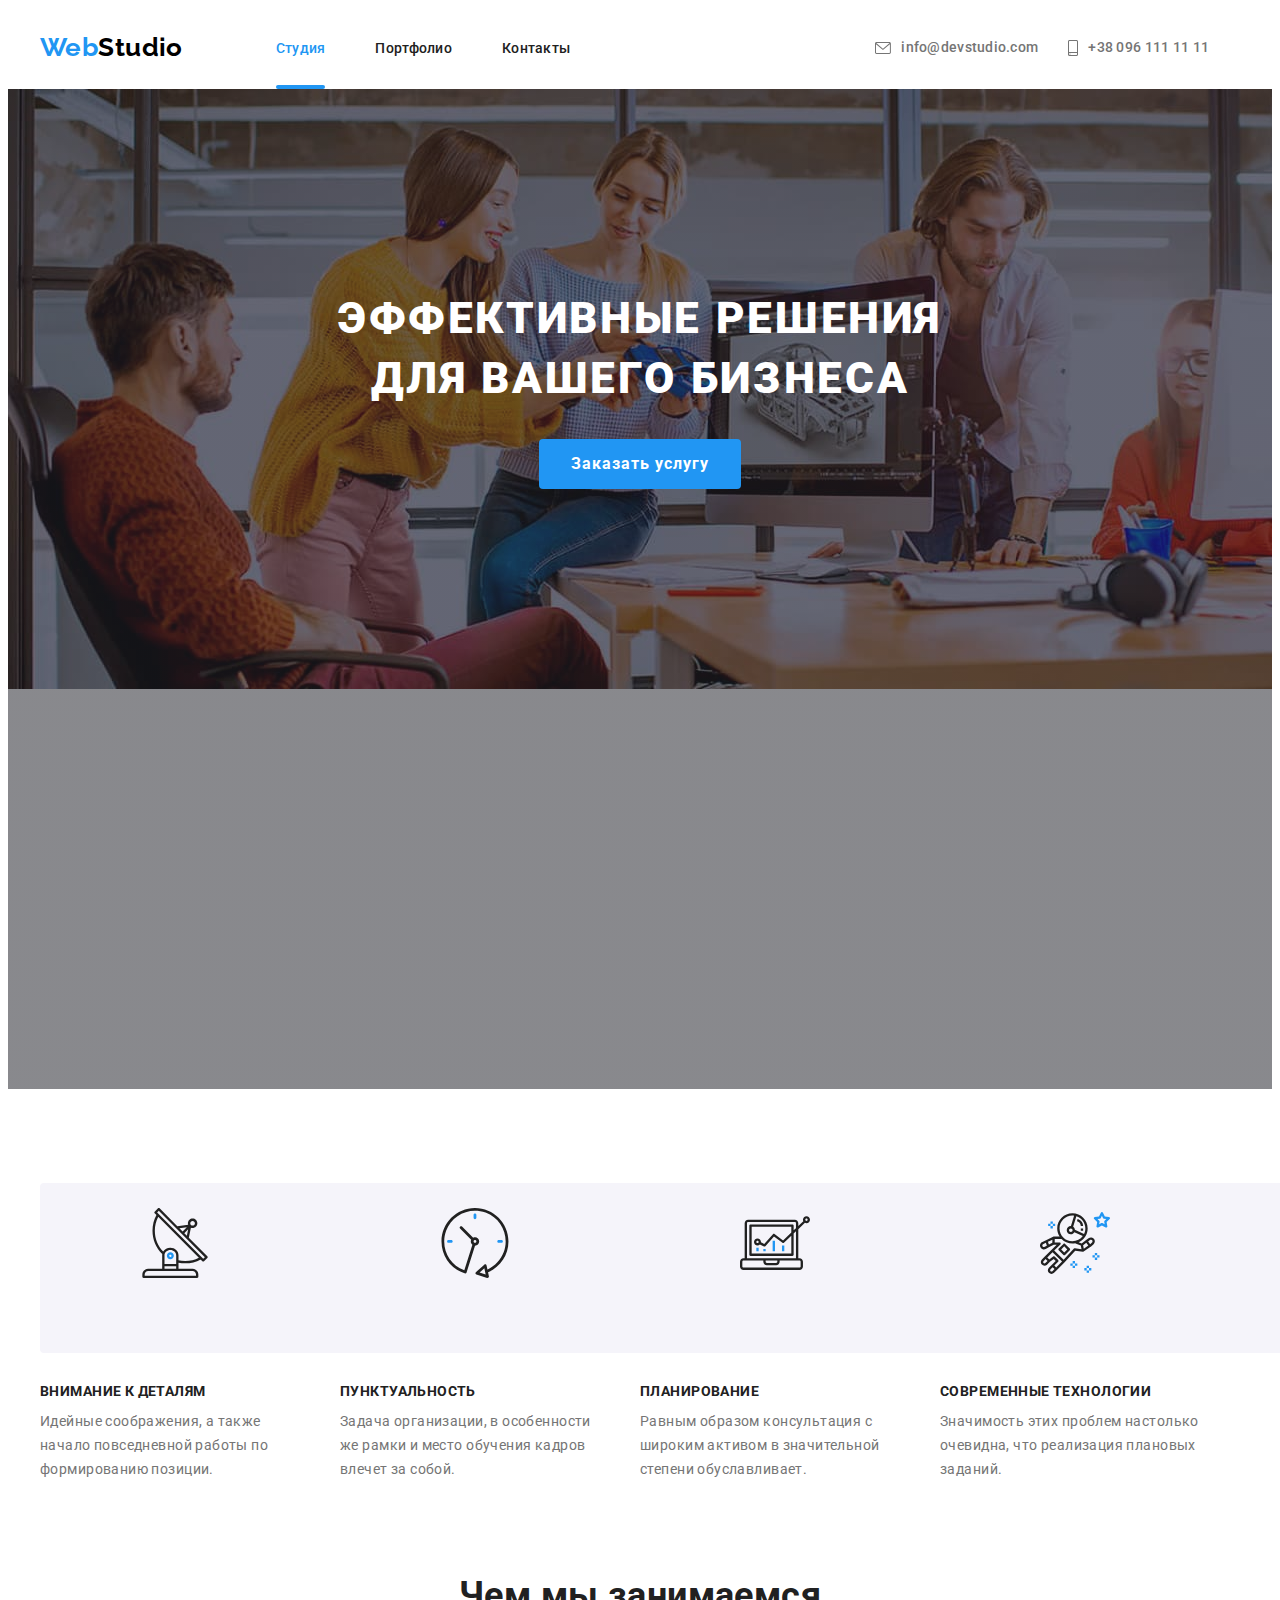
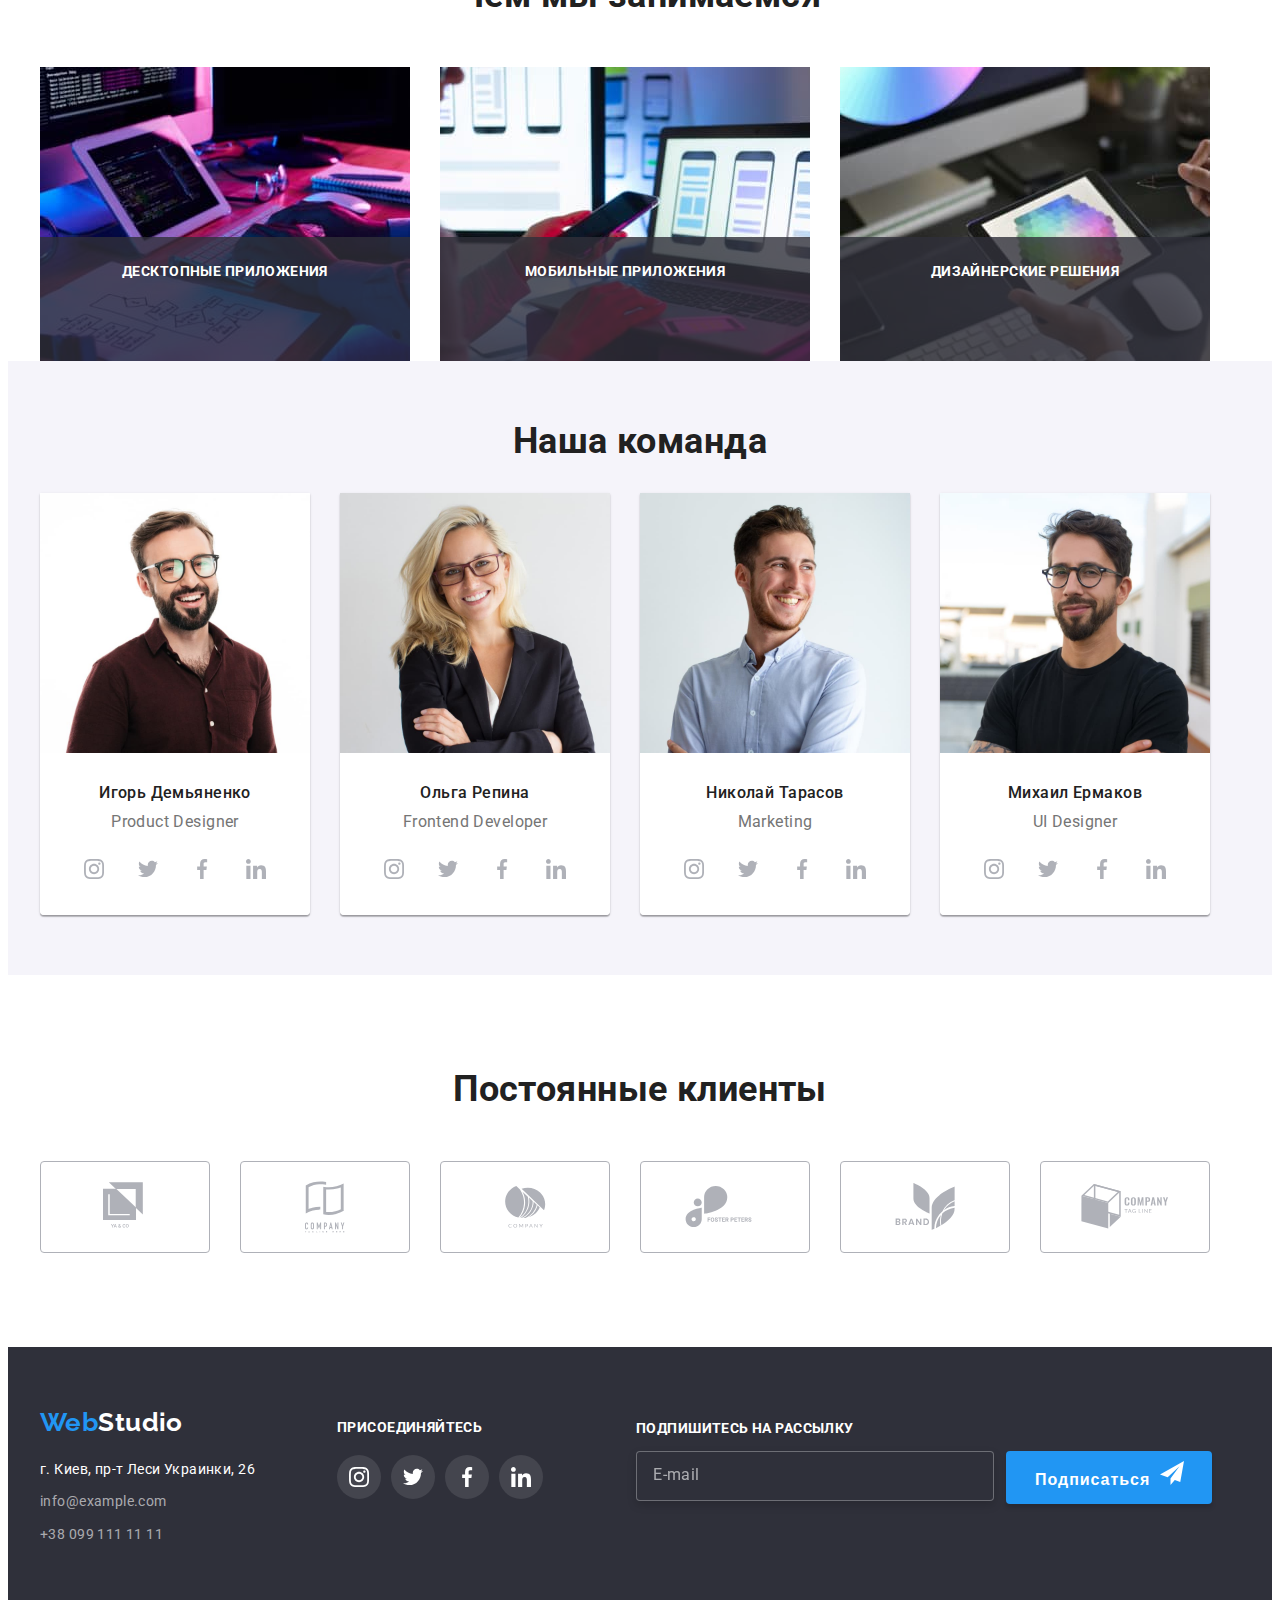
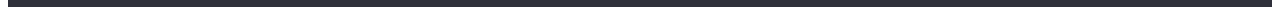
==== commit 6a4e89ba: "added menu close button" ====
--- a/index.html
+++ b/index.html
@@ -36,6 +36,7 @@
        <button class="header-menu">
          <svg class="header-menu-icon" width="40" height="40">
           <use href="./images/icons.svg#icon-menu"></use>
+          <use href="./images/icons.svg#icon-close-menu"></use>
          </svg>
        </button>
 
--- a/css/main.min.css
+++ b/css/main.min.css
@@ -1,2 +1,2 @@
-a{text-decoration:none;color:inherit}ul{list-style:none;margin:0px;padding:0px}body{font-family:"Roboto", sans-serif;font-weight:400;font-size:14px;letter-spacing:0.03em;background-color:#fff;color:#212121}img{display:block;max-width:100%;height:auto}textarea{resize:none}.advantages{padding:60px 0px 60px}@media screen and (min-width: 1200px){.advantages{padding:94px 0px 94px}}.advantages-section{padding:0px}@media screen and (min-width: 768px){.advantages-section{display:flex;flex-wrap:wrap}}@media screen and (min-width: 1200px){.advantages-section{display:inline-block;display:flex;padding:0px}}@media screen and (max-width: 767px){.advantages-section>.advantages-item:not(:last-child){margin-bottom:30px}}@media screen and (min-width: 768px){.advantages-section>.advantages-item:nth-child(2n+1){margin-right:30px}}@media screen and (min-width: 1200px){.advantages-section>.advantages-item:nth-child(2n+1){margin-right:0px}}@media screen and (min-width: 768px){.advantages-section>.advantages-item:nth-child(-n+2){margin-bottom:30px}}@media screen and (min-width: 1200px){.advantages-section>.advantages-item:nth-child(-n+2){margin-bottom:0px}}@media screen and (min-width: 1200px){.advantages-section>.advantages-item:not(:last-child){margin-right:30px}}@media screen and (min-width: 768px){.advantages-item{width:354px}}@media screen and (min-width: 1200px){.advantages-item{width:270px}}.advantages-icons{width:450px;height:120px;background-color:#f5f4fa;margin-bottom:30px;padding:25px 190px;border-radius:4px}@media screen and (min-width: 768px){.advantages-icons{width:354px;padding:25px 142px;margin-right:0px}}@media screen and (min-width: 1200px){.advantages-icons{display:inline-block;width:270px;padding:25px 100px}}.advantages-title{padding:0px;margin-top:0px;margin-bottom:10px;font-weight:700;font-size:14px;line-height:1.15;text-transform:uppercase;text-align:center}@media screen and (min-width: 768px){.advantages-title{text-align:left}}.advantages-text{padding:0px;margin-top:0px;margin-bottom:0px;line-height:1.72;color:#757575}.visually-hidden{position:absolute;clip:rect 0 0 0 0;width:1px;height:1px;margin:-1px}.form-field{display:flex;flex-direction:column;margin:0px 40px 10px}.form-field label{margin-bottom:4px;font-size:12px;line-height:1.16;letter-spacing:0.01em;color:#757575}.form-field input{height:40px;width:100%;padding-left:30px;border:1px solid rgba(33,33,33,0.2);box-sizing:border-box;border-radius:4px}.form-field textarea{border:1px solid rgba(33,33,33,0.2);box-sizing:border-box;border-radius:4px;padding:12px 0px 0px 15px}textarea::placeholder .form-field{font-family:Roboto;font-style:normal;font-weight:normal;font-size:14px;line-height:16px;letter-spacing:0.01em;color:rgba(117,117,117,0.5)}.backdrop{position:fixed;top:0;left:0;width:100%;height:100%;background-color:rgba(0,0,0,0.2);opacity:1;transition:opacity 250ms cubic-bezier(0.4, 0, 0.2, 1)}.backdrop.is-hidden{opacity:0;pointer-events:none}.backdrop.is-hidden .modal{transform:translate(-50%, -50%) scale(0.9)}.modal{position:absolute;top:50%;left:50%;min-width:528px;min-height:581px;background-color:#fff;border-radius:4px;box-shadow:0px 1px 3px rgba(0,0,0,0.12),0px 1px 1px rgba(0,0,0,0.14),0px 2px 1px rgba(0,0,0,0.2);transform:translate(-50%, -50%) scale(1);transition:transform 250ms cubic-bezier(0.4, 0, 0.2, 1)}.modal-close{fill:currentColor;transition-property:color;transition:color 250ms cubic-bezier(0.4, 0, 0.2, 1)}.modal-title{margin-top:40px;margin-bottom:12px;font-weight:700;font-size:20px;line-height:1.15;text-align:center;color:#212121}.policy-line{margin-top:20px;margin-bottom:30px;padding:0px}.policy-label{display:flex;justify-content:center}.policy-link{color:#2196f3;border-bottom:1px solid #2196f3}.old-checkbox{margin-right:9px}.old-checkbox.visually-hidden{position:absolute;clip:rect 0 0 0 0;width:1px;height:1px;margin:-1px}.old-checkbox:checked ~ .checkbox{background-image:url("../images/icon-check.svg");background-size:contain;fill:#fff;background-color:#2196f3;background-origin:border-box;border-color:#2196f3}.checkbox{width:16px;height:15px;border:2px solid #212121;border-radius:3px;margin-right:9px;transition-property:fill, background-color, border-color;transition:fill 250ms cubic-bezier(0.4, 0, 0.2, 1),background-color 250ms cubic-bezier(0.4, 0, 0.2, 1),border-color 250ms cubic-bezier(0.4, 0, 0.2, 1)}.clients-section{padding:94px 0px}.clients-section-title{margin:0px 0px 50px}.clients-section-list{display:flex}.clients-section-list>.clients-section-item:not(:last-child){margin-right:30px}.clients-section-item>.logo-link:hover,.clients-section-item>.logo-link:focus{border-color:#2196f3;color:#2196f3}.logo-link{display:block;display:inline-flex;justify-content:center;align-items:center;width:170px;height:90px;border:1px solid #afb1b8;border-radius:4px;background-color:#fff;color:#afb1b8;transition-property:color, border-color;transition:color 250ms cubic-bezier(0.4, 0, 0.2, 1),border-color 250ms cubic-bezier(0.4, 0, 0.2, 1)}.logos{fill:currentColor}@media screen and (max-width: 767px){.features{display:none}}.footer-join{display:inline-block;margin:0px 0px 0px 67px}.join{display:inline-block;display:flex;font-family:inherit;font-weight:700;line-height:16px;text-transform:uppercase;margin:12px 0px 20px 0px;padding:0px;color:#fff}.footer-links-list{display:flex;justify-content:center}.footer-links-list>.footer-items:not(:last-child){margin-right:10px}.social-link{display:inline-flex;justify-content:center;align-items:center;width:44px;height:44px;border-radius:50%;background-color:rgba(255,255,255,0.1);color:#fff;transition-property:background-color;transition:250ms cubic-bezier(0.4, 0, 0.2, 1)}.icons-size{width:20px;height:20px;fill:currentColor}.social-link:hover,.social-link:focus{background-color:#2196f3}.subscribe{font-weight:bold;font-size:14px;line-height:1.14;text-transform:uppercase;color:#fff;margin:12px 0px 20px 93px;padding:0px}.form-button-footer{display:flex;justify-content:flex-end;padding:0px;margin-left:93px}.form-button-footer input{width:360px;height:50px;outline:none;border:1px solid rgba(255,255,255,0.3);box-sizing:border-box;background-color:#2f303a;color:rgba(255,255,255,0.6);filter:drop-shadow(0px 4px 4px rgba(0,0,0,0.15));border-radius:4px;padding-left:16px}.form-button-footer input::placeholder{font-family:Roboto;font-weight:normal;font-size:16px;line-height:1.25;letter-spacing:0.03em;letter-spacing:0.03em;color:rgba(255,255,255,0.6)}.submit-button-footer{margin-left:12px;padding:10px 28px 10px 29px;box-shadow:0px 4px 4px rgba(0,0,0,0.15);border:none;border-radius:4px;background-color:#2196f3;font-weight:700;font-size:16px;line-height:1.87;letter-spacing:0.06em;color:#fff;cursor:pointer;display:flex;align-items:center;text-align:center}.footer-subscribe-icon{fill:#fff;margin-left:10px;padding:0}.logo-footer{margin:60px 0px 0px 0px;padding:0px}.logo-part-one-footer,.logo-part-two-footer{font-family:"Raleway", sans-serif;font-weight:700;font-size:26px;line-height:1.19;color:#2196f3}.logo-part-two-footer.difference{color:#fff}.footer-nav{display:flex;padding:0px;margin-right:0}.footer-list{padding:0px 0px 0px 0px}.adress-footer{margin:20px 0px 9px 0px;padding-right:15px}.adress-footer,.contacts-footer{line-height:1.71;font-style:inherit;color:#fff}.adress-bottom{margin:0px 0px 9px 0px;padding:0px}.adress-bottom:last-child{margin-bottom:0px}.contacts-footer.difference{color:rgba(255,255,255,0.6)}.footer{padding-top:60px;padding-bottom:60px;background-color:#2f303a}.footer-set{display:flex}.footer-blocks{display:flex;align-items:flex-start}.logo{margin:16px 276px 16px 0px;border:0px}.logo-part-one,.logo-part-one-footer,.logo-part-two{font-family:"Raleway",sans-serif;font-weight:700;font-size:24px;line-height:1.16;color:#2196f3}.logo-part-two.difference{color:#000}@media screen and (min-width: 768px){.logo{margin:26px 88px 26px 0px}}@media screen and (min-width: 1200px){.logo{margin:24px 93px 25px 0px}.logo-part-one,.logo-part-one-footer,.logo-part-two{font-family:"Raleway",sans-serif;font-weight:700;font-size:26px;line-height:1.19;color:#2196f3}.logo-part-two.difference{color:#000}}.header-menu{border:none;outline:none;background-color:transparent;cursor:pointer;margin-left:auto;margin-top:10px;margin-bottom:10px;padding:0px}.header-menu-icon{fill:currentColor}.header-menu-icon:hover,.header-menu-icon:focus{color:#2196f3}@media screen and (min-width: 768px){.header-menu{display:none}}@media screen and (min-width: 1200px){.header-menu{display:none}}.header>.container{display:flex;align-items:center}.header-nav{display:flex}.header-site-nav{display:none}@media screen and (min-width: 768px){.header-site-nav{display:flex;justify-content:center;margin:32px 0px}}.header-site-nav>.header-item:not(:last-child){margin-right:50px}@media screen and (min-width: 768px){.header-nav-link{position:relative;font-weight:500;line-height:1.14;letter-spacing:0.02em;color:#212121;transition-property:color;transition:color 250ms cubic-bezier(0.4, 0, 0.2, 1)}}@media screen and (min-width: 768px){.header-nav-link:hover,.header-nav-link:focus{color:#2196f3}}@media screen and (min-width: 1200px){.header-nav-link:hover,.header-nav-link:focus{color:#2196f3}}@media screen and (min-width: 768px){.header-nav-link.current{color:#2196f3}}@media screen and (min-width: 768px){.header-nav-link.current::after{content:"";display:block;position:absolute;padding:0;margin-top:28.5px;width:100%;height:4px;background-color:#2196f3;border-radius:2px}}.adress-container{display:none}@media screen and (min-width: 768px){.adress-container{display:flex;flex-direction:column;margin:21px 0px 21px 84px;padding:0px}}@media screen and (min-width: 1200px){.adress-container{display:flex;flex-direction:row;margin:32px 0px 32px 305px;padding:0px}}@media screen and (min-width: 768px){.icon-envelope,.icon-smartphone{margin:0px 8px 0px 0px;fill:currentColor}}@media screen and (min-width: 1200px){.icon-envelope,.icon-smartphone{margin:0px 10px 0px 0px}}@media screen and (min-width: 1200px){.icon-envelope-desktop{width:16px;height:12px}}@media screen and (min-width: 1200px){.icon-smartphone-desktop{width:10px;height:16px}}@media screen and (min-width: 768px){.adress{display:flex;align-items:center;font-weight:500;font-size:12px;line-height:1.16;letter-spacing:0.02em;color:#757575;transition-property:color;transition:color 250ms cubic-bezier(0.4, 0, 0.2, 1)}}@media screen and (min-width: 1200px){.adress{display:flex;align-items:center;justify-content:center;font-size:14px;line-height:1.14;letter-spacing:0.02em}}@media screen and (min-width: 768px){.adress.difference:hover,.adress.difference:focus{color:#2196f3}}@media screen and (min-width: 1200px){.adress.difference:hover,.adress.difference:focus{color:#2196f3}}@media screen and (min-width: 768px){.adress.difference{color:#757575}}@media screen and (min-width: 768px){.adress-container>.adress:not(:last-child){margin-bottom:10px;padding:0px}}@media screen and (min-width: 1200px){.adress-container>.adress:not(:last-child){margin-right:30px;margin-bottom:0px;padding:0px}}.hero{padding-top:118px;padding-bottom:118px;height:400px;margin-left:auto;margin-right:auto;background-color:#c4c4c4;background-image:linear-gradient(to right, rgba(47,48,58,0.4), rgba(47,48,58,0.4)),url(../images/hero.jpg);background-repeat:no-repeat;background-position:cover}@media screen and (min-width: 1200px){.hero{padding-top:200px;padding-bottom:200px;height:600px;max-width:1600px}}.hero-title{margin-top:0px;margin-bottom:30px;margin-left:auto;margin-right:auto;font-weight:900;font-size:26px;line-height:1.61;text-align:center;letter-spacing:0.06em;text-transform:uppercase;color:#fff}@media screen and (min-width: 768px){.hero-title{margin:0px 204px 30px}}@media screen and (min-width: 1200px){.hero-title{margin:0px 250px 30px;font-size:44px;line-height:1.36}}.hero-button{display:inline-block;display:flex;padding:10px 32px;border:none;border-radius:4px;margin-left:auto;margin-right:auto;margin-top:0px;font:inherit;cursor:pointer;font-weight:700;font-size:16px;line-height:1.88;align-items:center;text-align:center;letter-spacing:0.06em;color:#fff;background-color:#2196f3}.container{margin-left:auto;margin-right:auto;padding-left:15px;padding-right:15px}@media screen and (min-width: 480px){.container{width:480px}}@media screen and (min-width: 768px){.container{width:768px}}@media screen and (min-width: 1200px){.container{width:1200px}}.submit-button{display:flex;margin-left:auto;margin-right:auto;margin-top:30px;margin-bottom:40px;padding:10px 55px;border:none;border-radius:4px;font:inherit;font-weight:700;font-size:16px;line-height:1.88;align-items:center;text-align:center;letter-spacing:0.06em;color:#fff;background-color:#2196f3;box-shadow:0px 4px 4px rgba(0,0,0,0.15);cursor:pointer}.modal-button{display:flex;align-items:center;justify-content:center;position:absolute;margin:0;padding:0;width:30px;height:30px;right:8px;top:8px;border:1px solid rgba(0,0,0,0.1);background-color:#fff;border-radius:50%;cursor:pointer}.modal-button:hover,.modal-button:focus{color:#2196f3}.input-field{position:relative}.input-field-icon{position:absolute;left:12px;top:50%;transform:translateY(-50%);color:#212121;transition-property:fill;transition:fill 250ms cubic-bezier(0.4, 0, 0.2, 1)}.form-field-input{transition-property:border-color, outline;transition:border-color 250ms cubic-bezier(0.4, 0, 0.2, 1),outline 250ms cubic-bezier(0.4, 0, 0.2, 1)}.form-field-input:hover,.form-field-input:focus{outline:none;border-color:#2196f3;cursor:pointer}.form-field-input:hover+.input-field-icon,.form-field-input:focus+.input-field-icon{fill:#2196f3}.buttons-container{display:flex}.buttons>.item:not(:last-child){margin-right:8px}.buttons{display:inline-block;display:flex;margin:0px;margin-left:auto;margin-right:auto;padding:0px}.buttons-portfolio{border:1px solid transparent;border-radius:4px;cursor:pointer;padding:6px 22px;font-weight:500;font-size:16px;line-height:1.7;text-align:center;background-color:#f5f4fa;transition-property:color, background-color, box-shadow;transition:color 250ms cubic-bezier(0.4, 0, 0.2, 1),background-color 250ms cubic-bezier(0.4, 0, 0.2, 1),box-shadow 250ms cubic-bezier(0.4, 0, 0.2, 1)}.buttons-portfolio:hover,.buttons-portfolio:focus{background-color:#2196f3;color:#fff;box-shadow:0px 3px 1px rgba(0,0,0,0.1),0px 1px 2px rgba(0,0,0,0.08),0px 2px 2px rgba(0,0,0,0.12)}.header-portfolio{border-bottom:1px solid;color:#ececec}.portfolio{padding-top:94px;padding-bottom:94px}.portfolio-photos{display:flex;flex-wrap:wrap;margin-top:56px}.portfolio-list{margin-left:30px;margin-right:0px;transition-property:filter}.portfolio-link{transition-property:filter;transition:filter 250ms cubic-bezier(0.4, 0, 0.2, 1)}.portfolio-link:focus,.portfolio-list:hover{filter:drop-shadow(0px 4px 4px rgba(0,0,0,0.25))}.portfolio-photos>.portfolio-list:nth-child(3n+1){margin-left:0px}.portfolio-photos>.portfolio-list:nth-child(n+4){margin-top:30px}.portfolio-set{width:370px;background-color:#fff;margin:0px;padding:20px 0px 20px 24px;background:#ffffff;border:1px solid #eeeeee;border-top:none;box-sizing:border-box}.portfolio-title{margin:0px 0px 2px 0px;font-weight:700;font-size:18px;line-height:2;letter-spacing:0.06em}.portfolio-text{margin:0px;font-size:16px;line-height:1.9;color:#757575}.portfolio-info{position:relative;overflow:hidden}.portfolio-overlay{position:absolute;top:0;left:0;width:100%;height:100%;background-color:rgba(33,150,243,0.9);transition-property:transform;transition:transform 250ms cubic-bezier(0.4, 0, 0.2, 1);transform:translateY(100%)}.portfolio-list:hover .portfolio-overlay,.portfolio-link:focus .portfolio-overlay{transform:translateY(0)}.portfolio-overlay>p{font-family:inherit;font-size:18px;line-height:1.55;color:#fff;padding:63px 24px;margin:0}.social-list{display:flex;justify-content:center;align-items:center;margin:16px 32px 0px}.social-list>.social-items:not(:last-child){margin-right:10px}.social-links{display:inline-flex;justify-content:center;align-items:center;width:44px;height:44px;border-radius:50%;color:#afb1b8;transition-property:color, background-color;transition:color 250ms cubic-bezier(0.4, 0, 0.2, 1),background-color 250ms cubic-bezier(0.4, 0, 0.2, 1)}.icon-size{width:20px;height:20px;fill:currentColor}.social-links:hover,.social-links:focus{background-color:#2196f3;color:#fff}.team{padding-top:60px;padding-bottom:60px;background-color:#f5f4fa}.team-title{margin-top:0px;margin-bottom:30px;text-align:center;font-weight:700;font-size:28px;line-height:1.18}.team-photos{box-shadow:0px 1px 3px rgba(0,0,0,0.12),0px 1px 1px rgba(0,0,0,0.14),0px 2px 1px rgba(0,0,0,0.2);border-radius:0px 0px 4px 4px}.team-names{text-align:center;margin:0px 0px 10px 0px;font-weight:500;font-size:16px;line-height:1.19}@media screen and (max-width: 767px){.team-list>.team-photos:not(:first-child){margin-top:30px}}.caption{width:450;background-color:#fff;margin:0px;padding-top:30px;padding-bottom:24px;border:none;border-radius:0px 0px 4px 4px}.position{margin:0px;font-size:16px;line-height:1.19;text-align:center;color:#757575}@media screen and (min-width: 768px){.team-list{display:flex;flex-wrap:wrap;margin-right:-60px}}@media screen and (min-width: 1200px){.team-list{display:flex}}@media screen and (min-width: 768px){.team-photos{width:calc(100% / 2 - 30px);margin-right:30px}}@media screen and (max-width: 1199px){.team-photos:nth-child(-n+2){margin-bottom:30px}}@media screen and (min-width: 1200px){.team-photos{width:270px}}@media screen and (min-width: 1200px){.team-photos:not(:last-child){margin-right:30px}}
+a{text-decoration:none;color:inherit}ul{list-style:none;margin:0px;padding:0px}body{font-family:"Roboto", sans-serif;font-weight:400;font-size:14px;letter-spacing:0.03em;background-color:#fff;color:#212121}img{display:block;max-width:100%;height:auto}textarea{resize:none}.advantages{padding:60px 0px 60px}@media screen and (min-width: 1200px){.advantages{padding:94px 0px 94px}}.advantages-section{padding:0px}@media screen and (min-width: 768px){.advantages-section{display:flex;flex-wrap:wrap}}@media screen and (min-width: 1200px){.advantages-section{display:inline-block;display:flex;padding:0px}}@media screen and (max-width: 767px){.advantages-section>.advantages-item:not(:last-child){margin-bottom:30px}}@media screen and (min-width: 768px){.advantages-section>.advantages-item:nth-child(2n+1){margin-right:30px}}@media screen and (min-width: 1200px){.advantages-section>.advantages-item:nth-child(2n+1){margin-right:0px}}@media screen and (min-width: 768px){.advantages-section>.advantages-item:nth-child(-n+2){margin-bottom:30px}}@media screen and (min-width: 1200px){.advantages-section>.advantages-item:nth-child(-n+2){margin-bottom:0px}}@media screen and (min-width: 1200px){.advantages-section>.advantages-item:not(:last-child){margin-right:30px}}@media screen and (min-width: 768px){.advantages-item{width:354px}}@media screen and (min-width: 1200px){.advantages-item{width:270px}}.advantages-icons{width:450px;height:120px;background-color:#f5f4fa;margin-bottom:30px;padding:25px 190px;border-radius:4px}@media screen and (min-width: 768px){.advantages-icons{width:354px;padding:25px 142px;margin-right:0px}}@media screen and (min-width: 1200px){.advantages-icons{display:inline-block;width:270px;padding:25px 100px}}.advantages-title{padding:0px;margin-top:0px;margin-bottom:10px;font-weight:700;font-size:14px;line-height:1.15;text-transform:uppercase;text-align:center}@media screen and (min-width: 768px){.advantages-title{text-align:left}}.advantages-text{padding:0px;margin-top:0px;margin-bottom:0px;line-height:1.72;color:#757575}.visually-hidden{position:absolute;clip:rect 0 0 0 0;width:1px;height:1px;margin:-1px}.form-field{display:flex;flex-direction:column;margin:0px 40px 10px}.form-field label{margin-bottom:4px;font-size:12px;line-height:1.16;letter-spacing:0.01em;color:#757575}.form-field input{height:40px;width:100%;padding-left:30px;border:1px solid rgba(33,33,33,0.2);box-sizing:border-box;border-radius:4px}.form-field textarea{border:1px solid rgba(33,33,33,0.2);box-sizing:border-box;border-radius:4px;padding:12px 0px 0px 15px}textarea::placeholder .form-field{font-family:Roboto;font-style:normal;font-weight:normal;font-size:14px;line-height:16px;letter-spacing:0.01em;color:rgba(117,117,117,0.5)}.backdrop{position:fixed;top:0;left:0;width:100%;height:100%;background-color:rgba(0,0,0,0.2);opacity:1;transition:opacity 250ms cubic-bezier(0.4, 0, 0.2, 1)}.backdrop.is-hidden{opacity:0;pointer-events:none}.backdrop.is-hidden .modal{transform:translate(-50%, -50%) scale(0.9)}.modal{position:absolute;top:50%;left:50%;min-width:450px;min-height:609px;background-color:#fff;border-radius:4px;box-shadow:0px 1px 3px rgba(0,0,0,0.12),0px 1px 1px rgba(0,0,0,0.14),0px 2px 1px rgba(0,0,0,0.2);transform:translate(-50%, -50%) scale(1);transition:transform 250ms cubic-bezier(0.4, 0, 0.2, 1)}@media screen and (min-width: 1200px){.modal{min-width:528px;min-height:581px}}.modal-close{fill:currentColor;transition-property:color;transition:color 250ms cubic-bezier(0.4, 0, 0.2, 1)}.modal-title{margin:40px 40px 12px;font-weight:700;font-size:20px;line-height:1.5;text-align:center;color:#212121}@media screen and (min-width: 1200px){.modal{line-height:1.15;margin:40px 0px 12px}}.policy-line{margin-top:20px;margin-bottom:30px;padding:0px}.policy-label{display:flex;justify-content:center}.policy-text{line-height:1.16;color:#757575}@media screen and (min-width: 768px){.policy-text{line-height:1.71}}.policy-link{color:#2196f3;border-bottom:1px solid #2196f3}.old-checkbox{margin-right:9px}.old-checkbox.visually-hidden{position:absolute;clip:rect 0 0 0 0;width:1px;height:1px;margin:-1px}.old-checkbox:checked ~ .checkbox{background-image:url("../images/icon-check.svg");background-size:contain;fill:#fff;background-color:#2196f3;background-origin:border-box;border-color:#2196f3}.checkbox{width:16px;height:15px;border:2px solid #212121;border-radius:3px;margin-right:9px;transition-property:fill, background-color, border-color;transition:fill 250ms cubic-bezier(0.4, 0, 0.2, 1),background-color 250ms cubic-bezier(0.4, 0, 0.2, 1),border-color 250ms cubic-bezier(0.4, 0, 0.2, 1)}.clients-section{padding:60px 0px}@media screen and (min-width: 1200px){.clients-section{padding:94px 0px}}.clients-section-title{margin:0px 0px 30px;font-weight:700;font-size:28px;line-height:1.17;text-align:center}@media screen and (min-width: 1200px){.clients-section-title{margin:0px 0px 50px;font-size:36px;line-height:1.16}}.clients-section-list{display:flex;flex-wrap:wrap;margin-top:-30px;margin-right:-30px}.clients-section-item{margin-top:30px;margin-right:30px;padding:0px;width:calc(100% / 2 - 30px)}@media screen and (min-width: 768px){.clients-section-item{padding:0px;width:calc(100% / 3 - 30px)}}@media screen and (min-width: 1200px){.clients-section-item{padding:0px;display:flex;width:170px}}.clients-section-item>.logo-link:hover,.clients-section-item>.logo-link:focus{border-color:#2196f3;color:#2196f3}.logo-link{display:inline-flex;justify-content:center;align-items:center;width:210px;height:90px;padding:0px;border:1px solid #afb1b8;border-radius:4px;background-color:#fff;color:#afb1b8;transition-property:color, border-color;transition:color 250ms cubic-bezier(0.4, 0, 0.2, 1),border-color 250ms cubic-bezier(0.4, 0, 0.2, 1)}@media screen and (min-width: 768px){.logo-link{width:226px}}@media screen and (min-width: 1200px){.logo-link{width:170px}}.logos{fill:currentColor}@media screen and (max-width: 1199px){.features{display:none}}.features-title{margin:0px 0px 50px}.features-list{display:inline-block;display:flex;margin-left:0px;margin-right:0px;padding-bottom:0px}.features-list>.features-photos:not(:last-child){margin-right:30px}.features-title{font-weight:700;font-size:28px;line-height:1.18;text-align:center}@media screen and (min-width: 1200px){.features-title{font-size:36px;line-height:1.16}}.features-overlay{position:relative}.features-overlay>.features-info{position:absolute;width:100%;height:70px;bottom:0;left:0;background-color:rgba(47,48,58,0.8)}.features-info{margin:0;padding-top:27px;padding-bottom:27px;align-items:center;text-align:center;font-weight:bold;line-height:1.14;text-transform:uppercase;color:#fff}@media screen and (min-width: 768px){.footer-blocks{display:flex;justify-content:space-between;margin-left:76px;margin-right:89px}}@media screen and (min-width: 1200px){.footer-blocks{display:flex;justify-content:flex-start;margin-left:0px;margin-right:0px}}.footer-join{margin-bottom:60px;text-align:center}@media screen and (min-width: 1200px){.footer-join{display:inline-block;margin:0px 0px 0px 67px}}.join{text-align:center;font-family:inherit;font-weight:700;line-height:16px;text-transform:uppercase;margin:12px 0px 20px 0px;padding:0px;color:#fff}@media screen and (min-width: 1200px){.join{display:block;display:flex;text-align:left}}.footer-links-list{display:flex;justify-content:center;margin-bottom:60px}@media screen and (min-width: 1200px){.footer-links-list{margin-bottom:0px}}.footer-links-list>.footer-items:not(:last-child){margin-right:10px}.social-link{display:inline-flex;justify-content:center;align-items:center;width:44px;height:44px;border-radius:50%;background-color:rgba(255,255,255,0.1);color:#fff;transition-property:background-color;transition:250ms cubic-bezier(0.4, 0, 0.2, 1)}.icons-size{width:20px;height:20px;fill:currentColor}.social-link:hover,.social-link:focus{background-color:#2196f3}@media screen and (min-width: 1200px){.form-field-footer{margin-left:93px}}.subscribe{font-weight:bold;font-size:14px;line-height:1.14;text-transform:uppercase;color:#fff;padding:0px}@media screen and (max-width: 1199px){.subscribe{text-align:center}}@media screen and (min-width: 1200px){.subscribe{display:flex;padding:0px}}@media screen and (max-width: 1199px){.form-button-footer{text-align:center}}@media screen and (min-width: 1200px){.form-button-footer{display:flex;padding:0px}}.form-button-footer input{display:block;margin-bottom:20px;margin-left:auto;margin-right:auto;width:450px;height:50px;outline:none;border:1px solid rgba(255,255,255,0.3);box-sizing:border-box;background-color:#2f303a;color:rgba(255,255,255,0.6);filter:drop-shadow(0px 4px 4px rgba(0,0,0,0.15));border-radius:4px;padding-left:16px}@media screen and (min-width: 1200px){.form-button-footer input{display:flex;width:358px;margin-bottom:0px;margin-right:12px}}.form-button-footer input::placeholder{font-family:Roboto;font-weight:normal;font-size:16px;line-height:1.25;letter-spacing:0.03em;letter-spacing:0.03em;color:rgba(255,255,255,0.6)}.submit-button-footer{padding:10px 28px 10px 29px;box-shadow:0px 4px 4px rgba(0,0,0,0.15);border:none;border-radius:4px;background-color:#2196f3;margin-left:auto;margin-right:auto;font-weight:700;font-size:16px;line-height:1.87;letter-spacing:0.06em;color:#fff;cursor:pointer;display:block;align-items:center;text-align:center}.footer-subscribe-icon{fill:#fff;margin-left:10px;padding:0}.logo-footer{margin:60px 0px 0px 0px;padding:0px}.logo-part-one-footer,.logo-part-two-footer{font-family:"Raleway", sans-serif;font-weight:700;font-size:26px;line-height:1.19;color:#2196f3}.logo-part-two-footer.difference{color:#fff}.footer-nav{padding:0px;margin-right:0}.footer-list{padding:0px;margin-bottom:60px}@media screen and (max-width: 1199px){.footer-list{text-align:center}}@media screen and (min-width: 768px){.footer-list{margin-bottom:0px}}.adress-footer{margin:20px 0px 9px 0px;padding-right:15px}.adress-footer,.contacts-footer{line-height:1.71;font-style:inherit;color:#fff}.adress-bottom{margin:0px 0px 9px 0px;padding:0px}.adress-bottom:last-child{margin-bottom:0px}.contacts-footer.difference{color:rgba(255,255,255,0.6)}.footer{padding-top:60px;padding-bottom:60px;background-color:#2f303a}@media screen and (min-width: 1200px){.footer-set{display:flex}}@media screen and (min-width: 1200px){.footer-blocks{display:flex;align-items:flex-start}}.logo{margin:16px 276px 16px 0px;border:0px}.logo-part-one,.logo-part-one-footer,.logo-part-two{font-family:"Raleway",sans-serif;font-weight:700;font-size:24px;line-height:1.16;color:#2196f3}.logo-part-two.difference{color:#000}@media screen and (min-width: 768px){.logo{margin:26px 88px 26px 0px}}@media screen and (min-width: 1200px){.logo{margin:24px 93px 25px 0px}.logo-part-one,.logo-part-one-footer,.logo-part-two{font-family:"Raleway",sans-serif;font-weight:700;font-size:26px;line-height:1.19;color:#2196f3}.logo-part-two.difference{color:#000}}.header-menu{border:none;outline:none;background-color:transparent;cursor:pointer;margin-left:auto;margin-top:10px;margin-bottom:10px;padding:0px}.header-menu-icon{fill:currentColor}.header-menu-icon:hover,.header-menu-icon:focus{color:#2196f3}@media screen and (min-width: 768px){.header-menu{display:none}}@media screen and (min-width: 1200px){.header-menu{display:none}}.header>.container{display:flex;align-items:center}.header-nav{display:flex}.header-site-nav{display:none}@media screen and (min-width: 768px){.header-site-nav{display:flex;justify-content:center;margin:32px 0px}}.header-site-nav>.header-item:not(:last-child){margin-right:50px}@media screen and (min-width: 768px){.header-nav-link{position:relative;font-weight:500;line-height:1.14;letter-spacing:0.02em;color:#212121;transition-property:color;transition:color 250ms cubic-bezier(0.4, 0, 0.2, 1)}}@media screen and (min-width: 768px){.header-nav-link:hover,.header-nav-link:focus{color:#2196f3}}@media screen and (min-width: 1200px){.header-nav-link:hover,.header-nav-link:focus{color:#2196f3}}@media screen and (min-width: 768px){.header-nav-link.current{color:#2196f3}}@media screen and (min-width: 768px){.header-nav-link.current::after{content:"";display:block;position:absolute;padding:0;margin-top:28.5px;width:100%;height:4px;background-color:#2196f3;border-radius:2px}}.adress-container{display:none}@media screen and (min-width: 768px){.adress-container{display:flex;flex-direction:column;margin:21px 0px 21px 84px;padding:0px}}@media screen and (min-width: 1200px){.adress-container{display:flex;flex-direction:row;margin:32px 0px 32px 305px;padding:0px}}@media screen and (min-width: 768px){.icon-envelope,.icon-smartphone{margin:0px 8px 0px 0px;fill:currentColor}}@media screen and (min-width: 1200px){.icon-envelope,.icon-smartphone{margin:0px 10px 0px 0px}}@media screen and (min-width: 1200px){.icon-envelope-desktop{width:16px;height:12px}}@media screen and (min-width: 1200px){.icon-smartphone-desktop{width:10px;height:16px}}@media screen and (min-width: 768px){.adress{display:flex;align-items:center;font-weight:500;font-size:12px;line-height:1.16;letter-spacing:0.02em;color:#757575;transition-property:color;transition:color 250ms cubic-bezier(0.4, 0, 0.2, 1)}}@media screen and (min-width: 1200px){.adress{display:flex;align-items:center;justify-content:center;font-size:14px;line-height:1.14;letter-spacing:0.02em}}@media screen and (min-width: 768px){.adress.difference:hover,.adress.difference:focus{color:#2196f3}}@media screen and (min-width: 1200px){.adress.difference:hover,.adress.difference:focus{color:#2196f3}}@media screen and (min-width: 768px){.adress.difference{color:#757575}}@media screen and (min-width: 768px){.adress-container>.adress:not(:last-child){margin-bottom:10px;padding:0px}}@media screen and (min-width: 1200px){.adress-container>.adress:not(:last-child){margin-right:30px;margin-bottom:0px;padding:0px}}.hero{padding-top:118px;padding-bottom:118px;height:400px;margin-left:auto;margin-right:auto;background-color:#c4c4c4;background-image:linear-gradient(to right, rgba(47,48,58,0.4), rgba(47,48,58,0.4)),url(../images/hero.jpg);background-repeat:no-repeat;background-position:cover}@media screen and (min-width: 1200px){.hero{padding-top:200px;padding-bottom:200px;height:600px;max-width:1600px}}.hero-title{margin-top:0px;margin-bottom:30px;margin-left:auto;margin-right:auto;font-weight:900;font-size:26px;line-height:1.61;text-align:center;letter-spacing:0.06em;text-transform:uppercase;color:#fff}@media screen and (min-width: 768px){.hero-title{margin:0px 204px 30px}}@media screen and (min-width: 1200px){.hero-title{margin:0px 250px 30px;font-size:44px;line-height:1.36}}.hero-button{display:inline-block;display:flex;padding:10px 32px;border:none;border-radius:4px;margin-left:auto;margin-right:auto;margin-top:0px;font:inherit;cursor:pointer;font-weight:700;font-size:16px;line-height:1.88;align-items:center;text-align:center;letter-spacing:0.06em;color:#fff;background-color:#2196f3}.container{width:100%;margin-left:auto;margin-right:auto;padding-left:15px;padding-right:15px}@media screen and (min-width: 480px){.container{width:480px}}@media screen and (min-width: 768px){.container{width:768px}}@media screen and (min-width: 1200px){.container{width:1200px}}.submit-button{display:flex;margin-left:auto;margin-right:auto;margin-top:30px;margin-bottom:40px;padding:10px 55px;border:none;border-radius:4px;font:inherit;font-weight:700;font-size:16px;line-height:1.88;align-items:center;text-align:center;letter-spacing:0.06em;color:#fff;background-color:#2196f3;box-shadow:0px 4px 4px rgba(0,0,0,0.15);cursor:pointer}.modal-button{display:flex;align-items:center;justify-content:center;position:absolute;margin:0;padding:0;width:30px;height:30px;right:8px;top:8px;border:1px solid rgba(0,0,0,0.1);background-color:#fff;border-radius:50%;cursor:pointer}.modal-button:hover,.modal-button:focus{color:#2196f3}.input-field{position:relative}.input-field-icon{position:absolute;left:12px;top:50%;transform:translateY(-50%);color:#212121;transition-property:fill;transition:fill 250ms cubic-bezier(0.4, 0, 0.2, 1)}.form-field-input{transition-property:border-color, outline;transition:border-color 250ms cubic-bezier(0.4, 0, 0.2, 1),outline 250ms cubic-bezier(0.4, 0, 0.2, 1)}.form-field-input:hover,.form-field-input:focus{outline:none;border-color:#2196f3;cursor:pointer}.form-field-input:hover+.input-field-icon,.form-field-input:focus+.input-field-icon{fill:#2196f3}.buttons-container{display:flex}@media screen and (min-width: 768px){.buttons-container{margin-bottom:30px}}@media screen and (min-width: 1200px){.buttons-container{margin-bottom:56px}}.buttons>.item:not(:last-child){margin-right:8px}.buttons{display:flex;flex-wrap:wrap}@media screen and (min-width: 768px){.buttons{display:flex;margin:0px;margin-left:auto;margin-right:auto;padding:0px}}.button-portfolio{border:1px solid transparent;border-radius:4px;cursor:pointer;padding:6px 22px;font-weight:500;font-size:16px;line-height:1.7;text-align:center;background-color:#f5f4fa;transition-property:color, background-color, box-shadow;transition:color 250ms cubic-bezier(0.4, 0, 0.2, 1),background-color 250ms cubic-bezier(0.4, 0, 0.2, 1),box-shadow 250ms cubic-bezier(0.4, 0, 0.2, 1)}.button-portfolio:hover,.button-portfolio:focus{background-color:#2196f3;color:#fff;box-shadow:0px 3px 1px rgba(0,0,0,0.1),0px 1px 2px rgba(0,0,0,0.08),0px 2px 2px rgba(0,0,0,0.12)}.header-portfolio{border-bottom:1px solid;color:#ececec}.portfolio{padding-top:60px;padding-bottom:60px}@media screen and (min-width: 1200px){.portfolio{padding-top:94px;padding-bottom:94px}}.portfolio-photos{margin-top:30px}@media screen and (min-width: 1200px){.portfolio-photos{display:flex;flex-wrap:wrap}}.portfolio-list{width:100%;transition-property:filter}.portfolio-link{transition-property:filter;transition:filter 250ms cubic-bezier(0.4, 0, 0.2, 1)}.portfolio-link:focus,.portfolio-list:hover{filter:drop-shadow(0px 4px 4px rgba(0,0,0,0.25))}@media screen and (max-width: 767px){.portfolio-photos>.portfolio-list:not(:last-child){margin-bottom:30px}}@media screen and (min-width: 768px){.portfolio-photos{display:flex;flex-wrap:wrap;margin-top:-30px;margin-right:-30px}}@media screen and (min-width: 1200px){.portfolio-photos{display:flex;flex-wrap:wrap;margin-top:-30px;margin-right:-30px}}@media screen and (min-width: 768px){.portfolio-list{margin-top:30px;margin-right:30px;width:calc(100% / 2 - 30px)}}@media screen and (min-width: 1200px){.portfolio-list{margin-top:30px;margin-right:30px;width:calc(100% / 3 - 30px)}}.portfolio-set{width:100%;background-color:#fff;margin:0px;padding:20px 24px;background:#ffffff;border:1px solid #eeeeee;border-top:none;box-sizing:border-box}.portfolio-title{margin:0px 0px 2px 0px;font-weight:700;font-size:18px;line-height:2;letter-spacing:0.06em}.portfolio-text{margin:0px;font-size:16px;line-height:1.9;color:#757575}.portfolio-info{position:relative;overflow:hidden}.portfolio-overlay{position:absolute;top:0;left:0;width:100%;height:100%;background-color:rgba(33,150,243,0.9);transition-property:transform;transition:transform 250ms cubic-bezier(0.4, 0, 0.2, 1);transform:translateY(100%)}.portfolio-list:hover .portfolio-overlay,.portfolio-link:focus .portfolio-overlay{transform:translateY(0)}.portfolio-overlay>p{font-family:inherit;font-size:18px;line-height:1.55;color:#fff;padding:63px 24px;margin:0}.social-list{display:flex;justify-content:center;align-items:center;margin:16px 32px 0px}.social-list>.social-items:not(:last-child){margin-right:10px}.social-links{display:inline-flex;justify-content:center;align-items:center;width:44px;height:44px;border-radius:50%;color:#afb1b8;transition-property:color, background-color;transition:color 250ms cubic-bezier(0.4, 0, 0.2, 1),background-color 250ms cubic-bezier(0.4, 0, 0.2, 1)}.icon-size{width:20px;height:20px;fill:currentColor}.social-links:hover,.social-links:focus{background-color:#2196f3;color:#fff}.team{padding-top:60px;padding-bottom:60px;background-color:#f5f4fa}.team-title{margin-top:0px;margin-bottom:30px;text-align:center;font-weight:700;font-size:28px;line-height:1.18}@media screen and (min-width: 1200px){.team-title{font-size:36px;line-height:1.16}}.team-photos{box-shadow:0px 1px 3px rgba(0,0,0,0.12),0px 1px 1px rgba(0,0,0,0.14),0px 2px 1px rgba(0,0,0,0.2);border-radius:0px 0px 4px 4px}.team-names{text-align:center;margin:0px 0px 10px 0px;font-weight:500;font-size:16px;line-height:1.19}@media screen and (max-width: 767px){.team-list>.team-photos:not(:first-child){margin-top:30px}}.caption{width:450;background-color:#fff;margin:0px;padding-top:30px;padding-bottom:24px;border:none;border-radius:0px 0px 4px 4px}.position{margin:0px;font-size:16px;line-height:1.19;text-align:center;color:#757575}@media screen and (min-width: 768px){.team-list{display:flex;flex-wrap:wrap;margin-right:-30px}}@media screen and (min-width: 1200px){.team-list{display:flex}}@media screen and (min-width: 768px){.team-photos{width:calc(100% / 2 - 30px);margin-right:30px;width:354px}}@media screen and (max-width: 1199px){.team-photos:nth-child(-n+2){margin-bottom:30px}}@media screen and (min-width: 1200px){.team-photos{width:270px}}@media screen and (min-width: 1200px){.team-photos:not(:last-child){margin-right:30px}}
 /*# sourceMappingURL=main.min.css.map */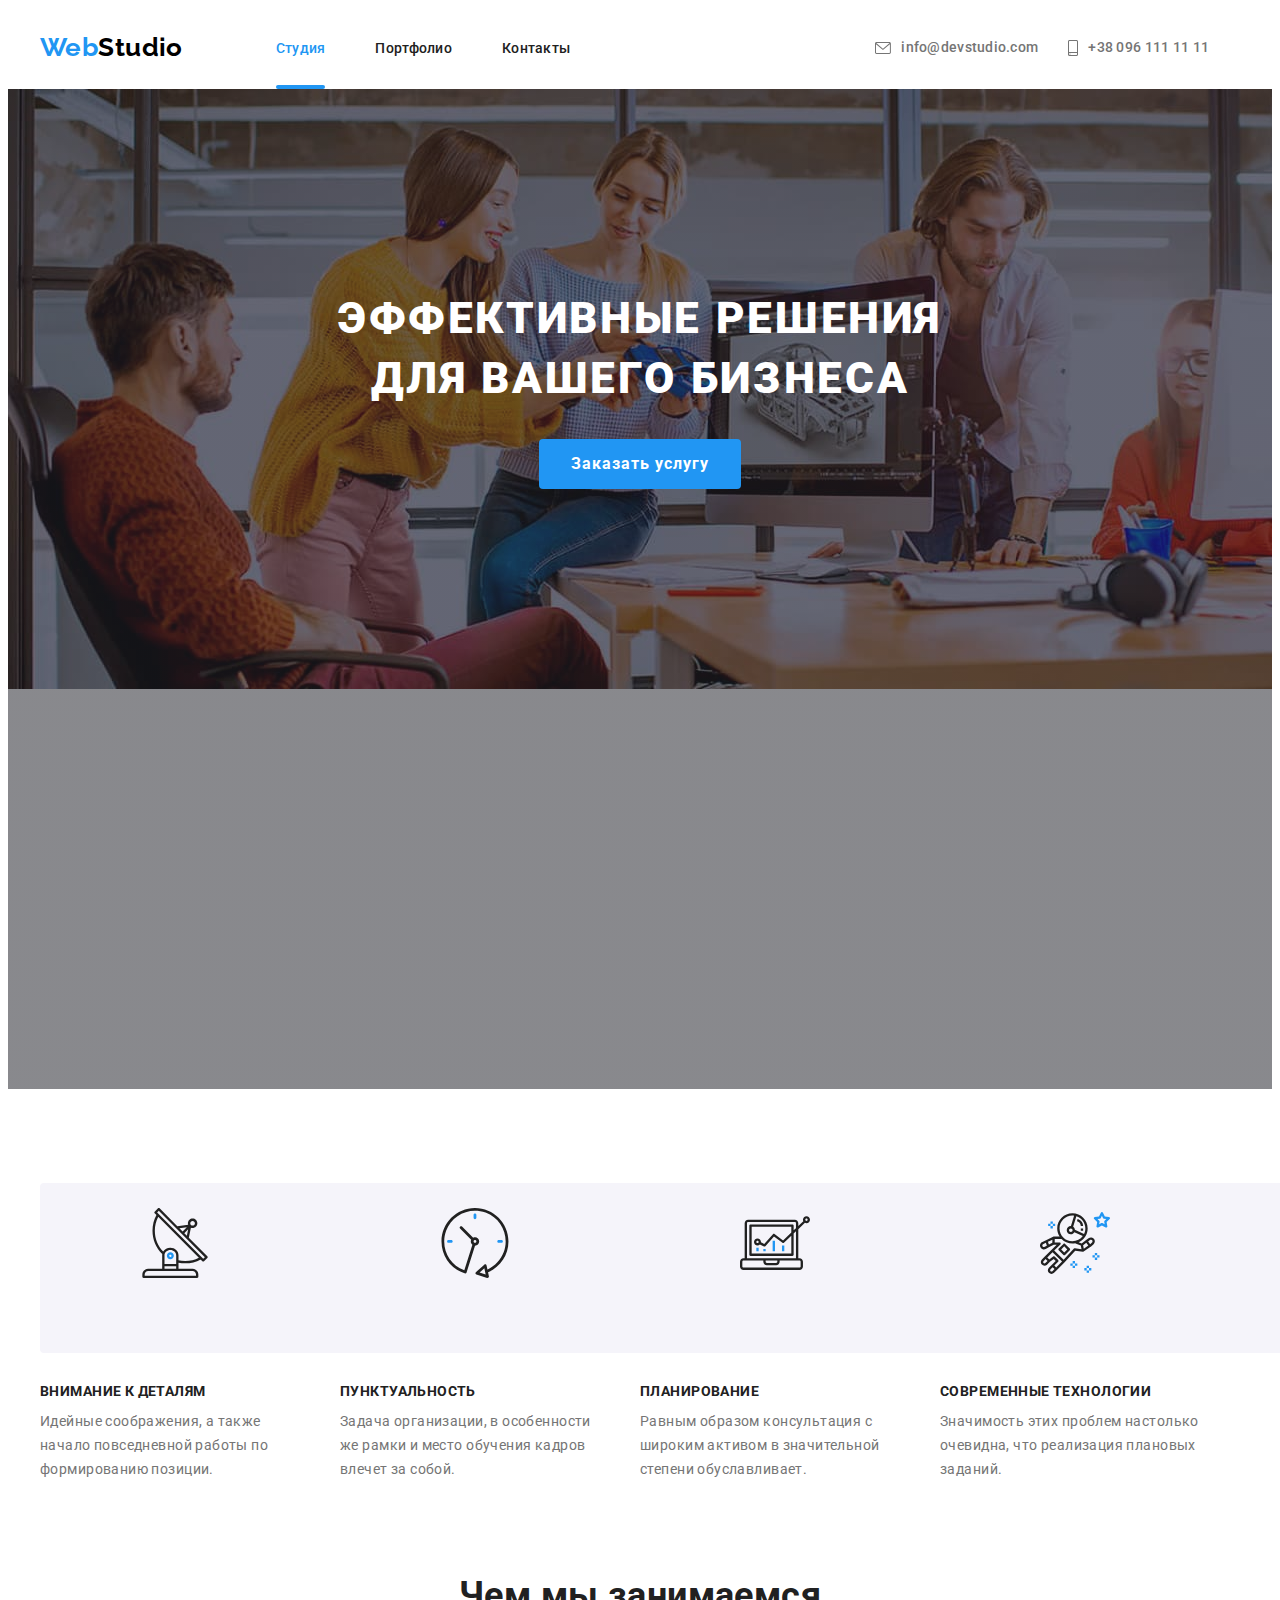
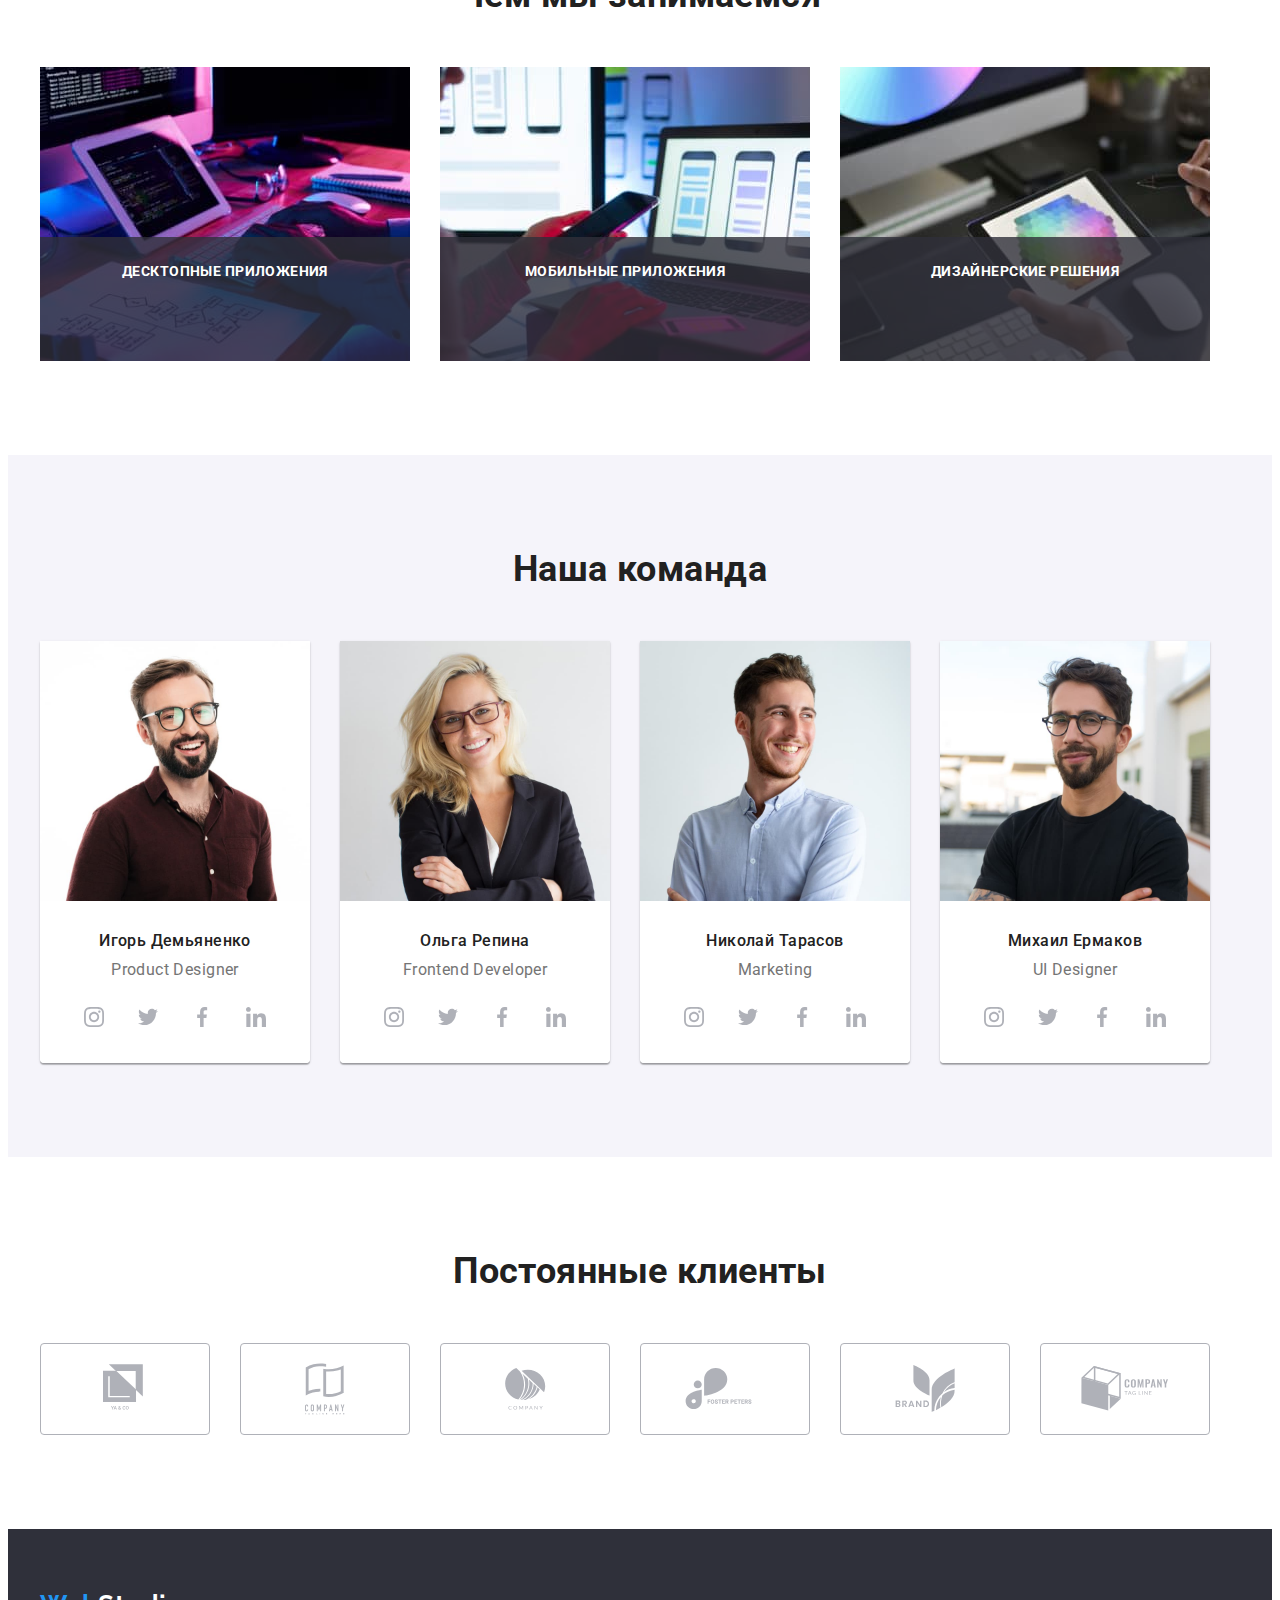
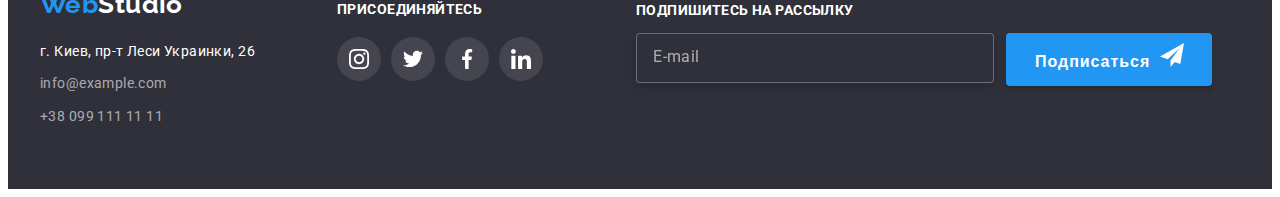
==== commit 33422f89: "changed svg for menu" ====
--- a/index.html
+++ b/index.html
@@ -31,15 +31,12 @@
             <li class="adress"><a class="adress difference" href="tel:+380991111111"><svg class="icon-smartphone icon-smartphone-desktop" width="10" height="14">
               <use href="./images/icons.svg#icon-smartphone"></use>
             </svg>+38 096 111 11 11</a></li>
-        </ul>
-
-       <button class="header-menu">
-         <svg class="header-menu-icon" width="40" height="40">
-          <use href="./images/icons.svg#icon-menu"></use>
-          <use href="./images/icons.svg#icon-close-menu"></use>
-         </svg>
-       </button>
-
+        </ul> 
+        <button type="button" class="header-menu" data-toggle-backdrop-schedule>
+          <svg class="header-menu-icon" width="40" height="40" aria-label="Переключатель мобильного меню">
+            <use class="header-menu-menu" href="./images/icons.svg#icon-menu"></use>
+          </svg>
+        </button>
         </div>
    </header> 
    <!-- Hero -->
@@ -330,6 +327,56 @@
     </form>
   </div>
 </div>
+<!-- mobile modal window -->
+<div class="menu-modal backdrop--hidden" data-backdrop-schedule>
+
+  <button type="button" class="menu-modal-button" data-toggle-backdrop-schedule><svg class="menu-modal-close" width="19"
+      height="19">
+      <use href="./images/icons.svg#icon-close-menu"></use>
+    </svg></button>
+    
+    <div>
+      <nav class="header-menu-nav">
+    <ul class="header-menu-list">
+      <li class="header-menu-item"><a class="header-menu-link current" href="./index.html">Студия</a></li>
+      <li class="header-menu-item"><a class="header-menu-link" href="./portfolio.html">Портфолио</a></li>
+      <li class="header-menu-item"><a class="header-menu-link" href="">Контакты</a></li>
+    </ul>
+    </nav>
+    </div>
+
+    <div>
+    <ul class="header-menu-adress-container">
+      <li class="header-menu-adress"><a class="header-menu-adress difference" href="mailto:info@devstudio.com">info@devstudio.com</a></li>
+      <li class="header-menu-tel"><a class="header-menu-adress difference" href="tel:+380991111111">+38 096 111 11 11</a></li>
+    </ul>
+    </div>
+
+<div>
+  <ul>
+    <li><a href="">Instagram</a></li>
+    <li><a href="">Twitter</a></li>
+    <li><a href="">Facebook</a></li>
+    <li><a href="">LinkedIn</a></li>
+  </ul>
+</div>
+
+</div>
+
+
 <script src="./js/modal.js"></script>
+<script>
+  const setup = name => {
+    const backdrop = document.querySelector(`[data-backdrop-${name}]`);
+    const buttons = document.querySelectorAll(`[data-toggle-backdrop-${name}]`);
+    const toggleBackdrop = () =>
+      backdrop.classList.toggle('backdrop--hidden');
+    buttons.forEach(button =>
+      button.addEventListener('click', toggleBackdrop),
+    );
+  }
+  setup('schedule')
+  setup('menu')
+</script>
 </body>
 </html>--- a/css/main.min.css
+++ b/css/main.min.css
@@ -1,2 +1,2 @@
-a{text-decoration:none;color:inherit}ul{list-style:none;margin:0px;padding:0px}body{font-family:"Roboto", sans-serif;font-weight:400;font-size:14px;letter-spacing:0.03em;background-color:#fff;color:#212121}img{display:block;max-width:100%;height:auto}textarea{resize:none}.advantages{padding:60px 0px 60px}@media screen and (min-width: 1200px){.advantages{padding:94px 0px 94px}}.advantages-section{padding:0px}@media screen and (min-width: 768px){.advantages-section{display:flex;flex-wrap:wrap}}@media screen and (min-width: 1200px){.advantages-section{display:inline-block;display:flex;padding:0px}}@media screen and (max-width: 767px){.advantages-section>.advantages-item:not(:last-child){margin-bottom:30px}}@media screen and (min-width: 768px){.advantages-section>.advantages-item:nth-child(2n+1){margin-right:30px}}@media screen and (min-width: 1200px){.advantages-section>.advantages-item:nth-child(2n+1){margin-right:0px}}@media screen and (min-width: 768px){.advantages-section>.advantages-item:nth-child(-n+2){margin-bottom:30px}}@media screen and (min-width: 1200px){.advantages-section>.advantages-item:nth-child(-n+2){margin-bottom:0px}}@media screen and (min-width: 1200px){.advantages-section>.advantages-item:not(:last-child){margin-right:30px}}@media screen and (min-width: 768px){.advantages-item{width:354px}}@media screen and (min-width: 1200px){.advantages-item{width:270px}}.advantages-icons{width:450px;height:120px;background-color:#f5f4fa;margin-bottom:30px;padding:25px 190px;border-radius:4px}@media screen and (min-width: 768px){.advantages-icons{width:354px;padding:25px 142px;margin-right:0px}}@media screen and (min-width: 1200px){.advantages-icons{display:inline-block;width:270px;padding:25px 100px}}.advantages-title{padding:0px;margin-top:0px;margin-bottom:10px;font-weight:700;font-size:14px;line-height:1.15;text-transform:uppercase;text-align:center}@media screen and (min-width: 768px){.advantages-title{text-align:left}}.advantages-text{padding:0px;margin-top:0px;margin-bottom:0px;line-height:1.72;color:#757575}.visually-hidden{position:absolute;clip:rect 0 0 0 0;width:1px;height:1px;margin:-1px}.form-field{display:flex;flex-direction:column;margin:0px 40px 10px}.form-field label{margin-bottom:4px;font-size:12px;line-height:1.16;letter-spacing:0.01em;color:#757575}.form-field input{height:40px;width:100%;padding-left:30px;border:1px solid rgba(33,33,33,0.2);box-sizing:border-box;border-radius:4px}.form-field textarea{border:1px solid rgba(33,33,33,0.2);box-sizing:border-box;border-radius:4px;padding:12px 0px 0px 15px}textarea::placeholder .form-field{font-family:Roboto;font-style:normal;font-weight:normal;font-size:14px;line-height:16px;letter-spacing:0.01em;color:rgba(117,117,117,0.5)}.backdrop{position:fixed;top:0;left:0;width:100%;height:100%;background-color:rgba(0,0,0,0.2);opacity:1;transition:opacity 250ms cubic-bezier(0.4, 0, 0.2, 1)}.backdrop.is-hidden{opacity:0;pointer-events:none}.backdrop.is-hidden .modal{transform:translate(-50%, -50%) scale(0.9)}.modal{position:absolute;top:50%;left:50%;min-width:450px;min-height:609px;background-color:#fff;border-radius:4px;box-shadow:0px 1px 3px rgba(0,0,0,0.12),0px 1px 1px rgba(0,0,0,0.14),0px 2px 1px rgba(0,0,0,0.2);transform:translate(-50%, -50%) scale(1);transition:transform 250ms cubic-bezier(0.4, 0, 0.2, 1)}@media screen and (min-width: 1200px){.modal{min-width:528px;min-height:581px}}.modal-close{fill:currentColor;transition-property:color;transition:color 250ms cubic-bezier(0.4, 0, 0.2, 1)}.modal-title{margin:40px 40px 12px;font-weight:700;font-size:20px;line-height:1.5;text-align:center;color:#212121}@media screen and (min-width: 1200px){.modal{line-height:1.15;margin:40px 0px 12px}}.policy-line{margin-top:20px;margin-bottom:30px;padding:0px}.policy-label{display:flex;justify-content:center}.policy-text{line-height:1.16;color:#757575}@media screen and (min-width: 768px){.policy-text{line-height:1.71}}.policy-link{color:#2196f3;border-bottom:1px solid #2196f3}.old-checkbox{margin-right:9px}.old-checkbox.visually-hidden{position:absolute;clip:rect 0 0 0 0;width:1px;height:1px;margin:-1px}.old-checkbox:checked ~ .checkbox{background-image:url("../images/icon-check.svg");background-size:contain;fill:#fff;background-color:#2196f3;background-origin:border-box;border-color:#2196f3}.checkbox{width:16px;height:15px;border:2px solid #212121;border-radius:3px;margin-right:9px;transition-property:fill, background-color, border-color;transition:fill 250ms cubic-bezier(0.4, 0, 0.2, 1),background-color 250ms cubic-bezier(0.4, 0, 0.2, 1),border-color 250ms cubic-bezier(0.4, 0, 0.2, 1)}.clients-section{padding:60px 0px}@media screen and (min-width: 1200px){.clients-section{padding:94px 0px}}.clients-section-title{margin:0px 0px 30px;font-weight:700;font-size:28px;line-height:1.17;text-align:center}@media screen and (min-width: 1200px){.clients-section-title{margin:0px 0px 50px;font-size:36px;line-height:1.16}}.clients-section-list{display:flex;flex-wrap:wrap;margin-top:-30px;margin-right:-30px}.clients-section-item{margin-top:30px;margin-right:30px;padding:0px;width:calc(100% / 2 - 30px)}@media screen and (min-width: 768px){.clients-section-item{padding:0px;width:calc(100% / 3 - 30px)}}@media screen and (min-width: 1200px){.clients-section-item{padding:0px;display:flex;width:170px}}.clients-section-item>.logo-link:hover,.clients-section-item>.logo-link:focus{border-color:#2196f3;color:#2196f3}.logo-link{display:inline-flex;justify-content:center;align-items:center;width:210px;height:90px;padding:0px;border:1px solid #afb1b8;border-radius:4px;background-color:#fff;color:#afb1b8;transition-property:color, border-color;transition:color 250ms cubic-bezier(0.4, 0, 0.2, 1),border-color 250ms cubic-bezier(0.4, 0, 0.2, 1)}@media screen and (min-width: 768px){.logo-link{width:226px}}@media screen and (min-width: 1200px){.logo-link{width:170px}}.logos{fill:currentColor}@media screen and (max-width: 1199px){.features{display:none}}.features-title{margin:0px 0px 50px}.features-list{display:inline-block;display:flex;margin-left:0px;margin-right:0px;padding-bottom:0px}.features-list>.features-photos:not(:last-child){margin-right:30px}.features-title{font-weight:700;font-size:28px;line-height:1.18;text-align:center}@media screen and (min-width: 1200px){.features-title{font-size:36px;line-height:1.16}}.features-overlay{position:relative}.features-overlay>.features-info{position:absolute;width:100%;height:70px;bottom:0;left:0;background-color:rgba(47,48,58,0.8)}.features-info{margin:0;padding-top:27px;padding-bottom:27px;align-items:center;text-align:center;font-weight:bold;line-height:1.14;text-transform:uppercase;color:#fff}@media screen and (min-width: 768px){.footer-blocks{display:flex;justify-content:space-between;margin-left:76px;margin-right:89px}}@media screen and (min-width: 1200px){.footer-blocks{display:flex;justify-content:flex-start;margin-left:0px;margin-right:0px}}.footer-join{margin-bottom:60px;text-align:center}@media screen and (min-width: 1200px){.footer-join{display:inline-block;margin:0px 0px 0px 67px}}.join{text-align:center;font-family:inherit;font-weight:700;line-height:16px;text-transform:uppercase;margin:12px 0px 20px 0px;padding:0px;color:#fff}@media screen and (min-width: 1200px){.join{display:block;display:flex;text-align:left}}.footer-links-list{display:flex;justify-content:center;margin-bottom:60px}@media screen and (min-width: 1200px){.footer-links-list{margin-bottom:0px}}.footer-links-list>.footer-items:not(:last-child){margin-right:10px}.social-link{display:inline-flex;justify-content:center;align-items:center;width:44px;height:44px;border-radius:50%;background-color:rgba(255,255,255,0.1);color:#fff;transition-property:background-color;transition:250ms cubic-bezier(0.4, 0, 0.2, 1)}.icons-size{width:20px;height:20px;fill:currentColor}.social-link:hover,.social-link:focus{background-color:#2196f3}@media screen and (min-width: 1200px){.form-field-footer{margin-left:93px}}.subscribe{font-weight:bold;font-size:14px;line-height:1.14;text-transform:uppercase;color:#fff;padding:0px}@media screen and (max-width: 1199px){.subscribe{text-align:center}}@media screen and (min-width: 1200px){.subscribe{display:flex;padding:0px}}@media screen and (max-width: 1199px){.form-button-footer{text-align:center}}@media screen and (min-width: 1200px){.form-button-footer{display:flex;padding:0px}}.form-button-footer input{display:block;margin-bottom:20px;margin-left:auto;margin-right:auto;width:450px;height:50px;outline:none;border:1px solid rgba(255,255,255,0.3);box-sizing:border-box;background-color:#2f303a;color:rgba(255,255,255,0.6);filter:drop-shadow(0px 4px 4px rgba(0,0,0,0.15));border-radius:4px;padding-left:16px}@media screen and (min-width: 1200px){.form-button-footer input{display:flex;width:358px;margin-bottom:0px;margin-right:12px}}.form-button-footer input::placeholder{font-family:Roboto;font-weight:normal;font-size:16px;line-height:1.25;letter-spacing:0.03em;letter-spacing:0.03em;color:rgba(255,255,255,0.6)}.submit-button-footer{padding:10px 28px 10px 29px;box-shadow:0px 4px 4px rgba(0,0,0,0.15);border:none;border-radius:4px;background-color:#2196f3;margin-left:auto;margin-right:auto;font-weight:700;font-size:16px;line-height:1.87;letter-spacing:0.06em;color:#fff;cursor:pointer;display:block;align-items:center;text-align:center}.footer-subscribe-icon{fill:#fff;margin-left:10px;padding:0}.logo-footer{margin:60px 0px 0px 0px;padding:0px}.logo-part-one-footer,.logo-part-two-footer{font-family:"Raleway", sans-serif;font-weight:700;font-size:26px;line-height:1.19;color:#2196f3}.logo-part-two-footer.difference{color:#fff}.footer-nav{padding:0px;margin-right:0}.footer-list{padding:0px;margin-bottom:60px}@media screen and (max-width: 1199px){.footer-list{text-align:center}}@media screen and (min-width: 768px){.footer-list{margin-bottom:0px}}.adress-footer{margin:20px 0px 9px 0px;padding-right:15px}.adress-footer,.contacts-footer{line-height:1.71;font-style:inherit;color:#fff}.adress-bottom{margin:0px 0px 9px 0px;padding:0px}.adress-bottom:last-child{margin-bottom:0px}.contacts-footer.difference{color:rgba(255,255,255,0.6)}.footer{padding-top:60px;padding-bottom:60px;background-color:#2f303a}@media screen and (min-width: 1200px){.footer-set{display:flex}}@media screen and (min-width: 1200px){.footer-blocks{display:flex;align-items:flex-start}}.logo{margin:16px 276px 16px 0px;border:0px}.logo-part-one,.logo-part-one-footer,.logo-part-two{font-family:"Raleway",sans-serif;font-weight:700;font-size:24px;line-height:1.16;color:#2196f3}.logo-part-two.difference{color:#000}@media screen and (min-width: 768px){.logo{margin:26px 88px 26px 0px}}@media screen and (min-width: 1200px){.logo{margin:24px 93px 25px 0px}.logo-part-one,.logo-part-one-footer,.logo-part-two{font-family:"Raleway",sans-serif;font-weight:700;font-size:26px;line-height:1.19;color:#2196f3}.logo-part-two.difference{color:#000}}.header-menu{border:none;outline:none;background-color:transparent;cursor:pointer;margin-left:auto;margin-top:10px;margin-bottom:10px;padding:0px}.header-menu-icon{fill:currentColor}.header-menu-icon:hover,.header-menu-icon:focus{color:#2196f3}@media screen and (min-width: 768px){.header-menu{display:none}}@media screen and (min-width: 1200px){.header-menu{display:none}}.header>.container{display:flex;align-items:center}.header-nav{display:flex}.header-site-nav{display:none}@media screen and (min-width: 768px){.header-site-nav{display:flex;justify-content:center;margin:32px 0px}}.header-site-nav>.header-item:not(:last-child){margin-right:50px}@media screen and (min-width: 768px){.header-nav-link{position:relative;font-weight:500;line-height:1.14;letter-spacing:0.02em;color:#212121;transition-property:color;transition:color 250ms cubic-bezier(0.4, 0, 0.2, 1)}}@media screen and (min-width: 768px){.header-nav-link:hover,.header-nav-link:focus{color:#2196f3}}@media screen and (min-width: 1200px){.header-nav-link:hover,.header-nav-link:focus{color:#2196f3}}@media screen and (min-width: 768px){.header-nav-link.current{color:#2196f3}}@media screen and (min-width: 768px){.header-nav-link.current::after{content:"";display:block;position:absolute;padding:0;margin-top:28.5px;width:100%;height:4px;background-color:#2196f3;border-radius:2px}}.adress-container{display:none}@media screen and (min-width: 768px){.adress-container{display:flex;flex-direction:column;margin:21px 0px 21px 84px;padding:0px}}@media screen and (min-width: 1200px){.adress-container{display:flex;flex-direction:row;margin:32px 0px 32px 305px;padding:0px}}@media screen and (min-width: 768px){.icon-envelope,.icon-smartphone{margin:0px 8px 0px 0px;fill:currentColor}}@media screen and (min-width: 1200px){.icon-envelope,.icon-smartphone{margin:0px 10px 0px 0px}}@media screen and (min-width: 1200px){.icon-envelope-desktop{width:16px;height:12px}}@media screen and (min-width: 1200px){.icon-smartphone-desktop{width:10px;height:16px}}@media screen and (min-width: 768px){.adress{display:flex;align-items:center;font-weight:500;font-size:12px;line-height:1.16;letter-spacing:0.02em;color:#757575;transition-property:color;transition:color 250ms cubic-bezier(0.4, 0, 0.2, 1)}}@media screen and (min-width: 1200px){.adress{display:flex;align-items:center;justify-content:center;font-size:14px;line-height:1.14;letter-spacing:0.02em}}@media screen and (min-width: 768px){.adress.difference:hover,.adress.difference:focus{color:#2196f3}}@media screen and (min-width: 1200px){.adress.difference:hover,.adress.difference:focus{color:#2196f3}}@media screen and (min-width: 768px){.adress.difference{color:#757575}}@media screen and (min-width: 768px){.adress-container>.adress:not(:last-child){margin-bottom:10px;padding:0px}}@media screen and (min-width: 1200px){.adress-container>.adress:not(:last-child){margin-right:30px;margin-bottom:0px;padding:0px}}.hero{padding-top:118px;padding-bottom:118px;height:400px;margin-left:auto;margin-right:auto;background-color:#c4c4c4;background-image:linear-gradient(to right, rgba(47,48,58,0.4), rgba(47,48,58,0.4)),url(../images/hero.jpg);background-repeat:no-repeat;background-position:cover}@media screen and (min-width: 1200px){.hero{padding-top:200px;padding-bottom:200px;height:600px;max-width:1600px}}.hero-title{margin-top:0px;margin-bottom:30px;margin-left:auto;margin-right:auto;font-weight:900;font-size:26px;line-height:1.61;text-align:center;letter-spacing:0.06em;text-transform:uppercase;color:#fff}@media screen and (min-width: 768px){.hero-title{margin:0px 204px 30px}}@media screen and (min-width: 1200px){.hero-title{margin:0px 250px 30px;font-size:44px;line-height:1.36}}.hero-button{display:inline-block;display:flex;padding:10px 32px;border:none;border-radius:4px;margin-left:auto;margin-right:auto;margin-top:0px;font:inherit;cursor:pointer;font-weight:700;font-size:16px;line-height:1.88;align-items:center;text-align:center;letter-spacing:0.06em;color:#fff;background-color:#2196f3}.container{width:100%;margin-left:auto;margin-right:auto;padding-left:15px;padding-right:15px}@media screen and (min-width: 480px){.container{width:480px}}@media screen and (min-width: 768px){.container{width:768px}}@media screen and (min-width: 1200px){.container{width:1200px}}.submit-button{display:flex;margin-left:auto;margin-right:auto;margin-top:30px;margin-bottom:40px;padding:10px 55px;border:none;border-radius:4px;font:inherit;font-weight:700;font-size:16px;line-height:1.88;align-items:center;text-align:center;letter-spacing:0.06em;color:#fff;background-color:#2196f3;box-shadow:0px 4px 4px rgba(0,0,0,0.15);cursor:pointer}.modal-button{display:flex;align-items:center;justify-content:center;position:absolute;margin:0;padding:0;width:30px;height:30px;right:8px;top:8px;border:1px solid rgba(0,0,0,0.1);background-color:#fff;border-radius:50%;cursor:pointer}.modal-button:hover,.modal-button:focus{color:#2196f3}.input-field{position:relative}.input-field-icon{position:absolute;left:12px;top:50%;transform:translateY(-50%);color:#212121;transition-property:fill;transition:fill 250ms cubic-bezier(0.4, 0, 0.2, 1)}.form-field-input{transition-property:border-color, outline;transition:border-color 250ms cubic-bezier(0.4, 0, 0.2, 1),outline 250ms cubic-bezier(0.4, 0, 0.2, 1)}.form-field-input:hover,.form-field-input:focus{outline:none;border-color:#2196f3;cursor:pointer}.form-field-input:hover+.input-field-icon,.form-field-input:focus+.input-field-icon{fill:#2196f3}.buttons-container{display:flex}@media screen and (min-width: 768px){.buttons-container{margin-bottom:30px}}@media screen and (min-width: 1200px){.buttons-container{margin-bottom:56px}}.buttons>.item:not(:last-child){margin-right:8px}.buttons{display:flex;flex-wrap:wrap}@media screen and (min-width: 768px){.buttons{display:flex;margin:0px;margin-left:auto;margin-right:auto;padding:0px}}.button-portfolio{border:1px solid transparent;border-radius:4px;cursor:pointer;padding:6px 22px;font-weight:500;font-size:16px;line-height:1.7;text-align:center;background-color:#f5f4fa;transition-property:color, background-color, box-shadow;transition:color 250ms cubic-bezier(0.4, 0, 0.2, 1),background-color 250ms cubic-bezier(0.4, 0, 0.2, 1),box-shadow 250ms cubic-bezier(0.4, 0, 0.2, 1)}.button-portfolio:hover,.button-portfolio:focus{background-color:#2196f3;color:#fff;box-shadow:0px 3px 1px rgba(0,0,0,0.1),0px 1px 2px rgba(0,0,0,0.08),0px 2px 2px rgba(0,0,0,0.12)}.header-portfolio{border-bottom:1px solid;color:#ececec}.portfolio{padding-top:60px;padding-bottom:60px}@media screen and (min-width: 1200px){.portfolio{padding-top:94px;padding-bottom:94px}}.portfolio-photos{margin-top:30px}@media screen and (min-width: 1200px){.portfolio-photos{display:flex;flex-wrap:wrap}}.portfolio-list{width:100%;transition-property:filter}.portfolio-link{transition-property:filter;transition:filter 250ms cubic-bezier(0.4, 0, 0.2, 1)}.portfolio-link:focus,.portfolio-list:hover{filter:drop-shadow(0px 4px 4px rgba(0,0,0,0.25))}@media screen and (max-width: 767px){.portfolio-photos>.portfolio-list:not(:last-child){margin-bottom:30px}}@media screen and (min-width: 768px){.portfolio-photos{display:flex;flex-wrap:wrap;margin-top:-30px;margin-right:-30px}}@media screen and (min-width: 1200px){.portfolio-photos{display:flex;flex-wrap:wrap;margin-top:-30px;margin-right:-30px}}@media screen and (min-width: 768px){.portfolio-list{margin-top:30px;margin-right:30px;width:calc(100% / 2 - 30px)}}@media screen and (min-width: 1200px){.portfolio-list{margin-top:30px;margin-right:30px;width:calc(100% / 3 - 30px)}}.portfolio-set{width:100%;background-color:#fff;margin:0px;padding:20px 24px;background:#ffffff;border:1px solid #eeeeee;border-top:none;box-sizing:border-box}.portfolio-title{margin:0px 0px 2px 0px;font-weight:700;font-size:18px;line-height:2;letter-spacing:0.06em}.portfolio-text{margin:0px;font-size:16px;line-height:1.9;color:#757575}.portfolio-info{position:relative;overflow:hidden}.portfolio-overlay{position:absolute;top:0;left:0;width:100%;height:100%;background-color:rgba(33,150,243,0.9);transition-property:transform;transition:transform 250ms cubic-bezier(0.4, 0, 0.2, 1);transform:translateY(100%)}.portfolio-list:hover .portfolio-overlay,.portfolio-link:focus .portfolio-overlay{transform:translateY(0)}.portfolio-overlay>p{font-family:inherit;font-size:18px;line-height:1.55;color:#fff;padding:63px 24px;margin:0}.social-list{display:flex;justify-content:center;align-items:center;margin:16px 32px 0px}.social-list>.social-items:not(:last-child){margin-right:10px}.social-links{display:inline-flex;justify-content:center;align-items:center;width:44px;height:44px;border-radius:50%;color:#afb1b8;transition-property:color, background-color;transition:color 250ms cubic-bezier(0.4, 0, 0.2, 1),background-color 250ms cubic-bezier(0.4, 0, 0.2, 1)}.icon-size{width:20px;height:20px;fill:currentColor}.social-links:hover,.social-links:focus{background-color:#2196f3;color:#fff}.team{padding-top:60px;padding-bottom:60px;background-color:#f5f4fa}.team-title{margin-top:0px;margin-bottom:30px;text-align:center;font-weight:700;font-size:28px;line-height:1.18}@media screen and (min-width: 1200px){.team-title{font-size:36px;line-height:1.16}}.team-photos{box-shadow:0px 1px 3px rgba(0,0,0,0.12),0px 1px 1px rgba(0,0,0,0.14),0px 2px 1px rgba(0,0,0,0.2);border-radius:0px 0px 4px 4px}.team-names{text-align:center;margin:0px 0px 10px 0px;font-weight:500;font-size:16px;line-height:1.19}@media screen and (max-width: 767px){.team-list>.team-photos:not(:first-child){margin-top:30px}}.caption{width:450;background-color:#fff;margin:0px;padding-top:30px;padding-bottom:24px;border:none;border-radius:0px 0px 4px 4px}.position{margin:0px;font-size:16px;line-height:1.19;text-align:center;color:#757575}@media screen and (min-width: 768px){.team-list{display:flex;flex-wrap:wrap;margin-right:-30px}}@media screen and (min-width: 1200px){.team-list{display:flex}}@media screen and (min-width: 768px){.team-photos{width:calc(100% / 2 - 30px);margin-right:30px;width:354px}}@media screen and (max-width: 1199px){.team-photos:nth-child(-n+2){margin-bottom:30px}}@media screen and (min-width: 1200px){.team-photos{width:270px}}@media screen and (min-width: 1200px){.team-photos:not(:last-child){margin-right:30px}}
+a{text-decoration:none;color:inherit}ul{list-style:none;margin:0px;padding:0px}body{font-family:"Roboto", sans-serif;font-weight:400;font-size:14px;letter-spacing:0.03em;background-color:#fff;color:#212121}img{display:block;max-width:100%;height:auto}textarea{resize:none}.advantages{padding:60px 0px 60px}@media screen and (min-width: 1200px){.advantages{padding:94px 0px 94px}}.advantages-section{padding:0px}@media screen and (min-width: 768px){.advantages-section{display:flex;flex-wrap:wrap}}@media screen and (min-width: 1200px){.advantages-section{display:inline-block;display:flex;padding:0px}}@media screen and (max-width: 767px){.advantages-section>.advantages-item:not(:last-child){margin-bottom:30px}}@media screen and (min-width: 768px){.advantages-section>.advantages-item:nth-child(2n+1){margin-right:30px}}@media screen and (min-width: 1200px){.advantages-section>.advantages-item:nth-child(2n+1){margin-right:0px}}@media screen and (min-width: 768px){.advantages-section>.advantages-item:nth-child(-n+2){margin-bottom:30px}}@media screen and (min-width: 1200px){.advantages-section>.advantages-item:nth-child(-n+2){margin-bottom:0px}}@media screen and (min-width: 1200px){.advantages-section>.advantages-item:not(:last-child){margin-right:30px}}@media screen and (min-width: 768px){.advantages-item{width:354px}}@media screen and (min-width: 1200px){.advantages-item{width:270px}}.advantages-icons{width:450px;height:120px;background-color:#f5f4fa;margin-bottom:30px;padding:25px 190px;border-radius:4px}@media screen and (min-width: 768px){.advantages-icons{width:354px;padding:25px 142px;margin-right:0px}}@media screen and (min-width: 1200px){.advantages-icons{display:inline-block;width:270px;padding:25px 100px}}.advantages-title{padding:0px;margin-top:0px;margin-bottom:10px;font-weight:700;font-size:14px;line-height:1.15;text-transform:uppercase;text-align:center}@media screen and (min-width: 768px){.advantages-title{text-align:left}}.advantages-text{padding:0px;margin-top:0px;margin-bottom:0px;line-height:1.72;color:#757575}.visually-hidden{position:absolute;clip:rect 0 0 0 0;width:1px;height:1px;margin:-1px}.form-field{display:flex;flex-direction:column;margin:0px 40px 10px}.form-field label{margin-bottom:4px;font-size:12px;line-height:1.16;letter-spacing:0.01em;color:#757575}.form-field input{height:40px;width:100%;padding-left:30px;border:1px solid rgba(33,33,33,0.2);box-sizing:border-box;border-radius:4px}.form-field textarea{border:1px solid rgba(33,33,33,0.2);box-sizing:border-box;border-radius:4px;padding:12px 0px 0px 15px}textarea::placeholder .form-field{font-family:Roboto;font-style:normal;font-weight:normal;font-size:14px;line-height:16px;letter-spacing:0.01em;color:rgba(117,117,117,0.5)}.backdrop{position:fixed;top:0;left:0;width:100%;height:100%;background-color:rgba(0,0,0,0.2);opacity:1;transition:opacity 250ms cubic-bezier(0.4, 0, 0.2, 1)}.backdrop.is-hidden{opacity:0;pointer-events:none}.backdrop.is-hidden .modal{transform:translate(-50%, -50%) scale(0.9)}.modal{position:absolute;top:50%;left:50%;min-width:450px;min-height:609px;background-color:#fff;border-radius:4px;box-shadow:0px 1px 3px rgba(0,0,0,0.12),0px 1px 1px rgba(0,0,0,0.14),0px 2px 1px rgba(0,0,0,0.2);transform:translate(-50%, -50%) scale(1);transition:transform 250ms cubic-bezier(0.4, 0, 0.2, 1)}@media screen and (min-width: 1200px){.modal{min-width:528px;min-height:581px}}.modal-close{fill:currentColor;transition-property:color;transition:color 250ms cubic-bezier(0.4, 0, 0.2, 1)}.modal-title{margin:40px 40px 12px;font-weight:700;font-size:20px;line-height:1.5;text-align:center;color:#212121}@media screen and (min-width: 1200px){.modal{line-height:1.15;margin:40px 0px 12px}}.policy-line{margin-top:20px;margin-bottom:30px;padding:0px}.policy-label{display:flex;justify-content:center}.policy-text{line-height:1.16;color:#757575}@media screen and (min-width: 768px){.policy-text{line-height:1.71}}.policy-link{color:#2196f3;border-bottom:1px solid #2196f3}.old-checkbox{margin-right:9px}.old-checkbox.visually-hidden{position:absolute;clip:rect 0 0 0 0;width:1px;height:1px;margin:-1px}.old-checkbox:checked ~ .checkbox{background-image:url("../images/icon-check.svg");background-size:contain;fill:#fff;background-color:#2196f3;background-origin:border-box;border-color:#2196f3}.checkbox{width:16px;height:15px;border:2px solid #212121;border-radius:3px;margin-right:9px;transition-property:fill, background-color, border-color;transition:fill 250ms cubic-bezier(0.4, 0, 0.2, 1),background-color 250ms cubic-bezier(0.4, 0, 0.2, 1),border-color 250ms cubic-bezier(0.4, 0, 0.2, 1)}.clients-section{padding:60px 0px}@media screen and (min-width: 1200px){.clients-section{padding:94px 0px}}.clients-section-title{margin:0px 0px 30px;font-weight:700;font-size:28px;line-height:1.17;text-align:center}@media screen and (min-width: 1200px){.clients-section-title{margin:0px 0px 50px;font-size:36px;line-height:1.16}}.clients-section-list{display:flex;flex-wrap:wrap;margin-top:-30px;margin-right:-30px}.clients-section-item{margin-top:30px;margin-right:30px;padding:0px;width:calc(100% / 2 - 30px)}@media screen and (min-width: 768px){.clients-section-item{padding:0px;width:calc(100% / 3 - 30px)}}@media screen and (min-width: 1200px){.clients-section-item{padding:0px;display:flex;width:170px}}.clients-section-item>.logo-link:hover,.clients-section-item>.logo-link:focus{border-color:#2196f3;color:#2196f3}.logo-link{display:inline-flex;justify-content:center;align-items:center;width:210px;height:90px;padding:0px;border:1px solid #afb1b8;border-radius:4px;background-color:#fff;color:#afb1b8;transition-property:color, border-color;transition:color 250ms cubic-bezier(0.4, 0, 0.2, 1),border-color 250ms cubic-bezier(0.4, 0, 0.2, 1)}@media screen and (min-width: 768px){.logo-link{width:226px}}@media screen and (min-width: 1200px){.logo-link{width:170px}}.logos{fill:currentColor}.features{padding-bottom:94px}@media screen and (max-width: 1199px){.features{display:none}}.features-title{margin:0px 0px 50px}.features-list{display:inline-block;display:flex;margin-left:0px;margin-right:0px;padding-bottom:0px}.features-list>.features-photos:not(:last-child){margin-right:30px}.features-title{font-weight:700;font-size:28px;line-height:1.18;text-align:center}@media screen and (min-width: 1200px){.features-title{font-size:36px;line-height:1.16}}.features-overlay{position:relative}.features-overlay>.features-info{position:absolute;width:100%;height:70px;bottom:0;left:0;background-color:rgba(47,48,58,0.8)}.features-info{margin:0;padding-top:27px;padding-bottom:27px;align-items:center;text-align:center;font-weight:bold;line-height:1.14;text-transform:uppercase;color:#fff}@media screen and (min-width: 768px){.footer-blocks{display:flex;justify-content:space-between;margin-left:76px;margin-right:89px}}@media screen and (min-width: 1200px){.footer-blocks{display:flex;justify-content:flex-start;margin-left:0px;margin-right:0px}}.footer-join{margin-bottom:60px;text-align:center}@media screen and (min-width: 1200px){.footer-join{display:inline-block;margin:0px 0px 0px 67px}}.join{text-align:center;font-family:inherit;font-weight:700;line-height:16px;text-transform:uppercase;margin:12px 0px 20px 0px;padding:0px;color:#fff}@media screen and (min-width: 1200px){.join{display:block;display:flex;text-align:left}}.footer-links-list{display:flex;justify-content:center;margin-bottom:60px}@media screen and (min-width: 1200px){.footer-links-list{margin-bottom:0px}}.footer-links-list>.footer-items:not(:last-child){margin-right:10px}.social-link{display:inline-flex;justify-content:center;align-items:center;width:44px;height:44px;border-radius:50%;background-color:rgba(255,255,255,0.1);color:#fff;transition-property:background-color;transition:250ms cubic-bezier(0.4, 0, 0.2, 1)}.icons-size{width:20px;height:20px;fill:currentColor}.social-link:hover,.social-link:focus{background-color:#2196f3}@media screen and (min-width: 1200px){.form-field-footer{margin-left:93px}}.subscribe{font-weight:bold;font-size:14px;line-height:1.14;text-transform:uppercase;color:#fff;padding:0px}@media screen and (max-width: 1199px){.subscribe{text-align:center}}@media screen and (min-width: 1200px){.subscribe{display:flex;padding:0px}}@media screen and (max-width: 1199px){.form-button-footer{text-align:center}}@media screen and (min-width: 1200px){.form-button-footer{display:flex;padding:0px}}.form-button-footer input{display:block;margin-bottom:20px;margin-left:auto;margin-right:auto;width:450px;height:50px;outline:none;border:1px solid rgba(255,255,255,0.3);box-sizing:border-box;background-color:#2f303a;color:rgba(255,255,255,0.6);filter:drop-shadow(0px 4px 4px rgba(0,0,0,0.15));border-radius:4px;padding-left:16px}@media screen and (min-width: 1200px){.form-button-footer input{display:flex;width:358px;margin-bottom:0px;margin-right:12px}}.form-button-footer input::placeholder{font-family:Roboto;font-weight:normal;font-size:16px;line-height:1.25;letter-spacing:0.03em;letter-spacing:0.03em;color:rgba(255,255,255,0.6)}.submit-button-footer{padding:10px 28px 10px 29px;box-shadow:0px 4px 4px rgba(0,0,0,0.15);border:none;border-radius:4px;background-color:#2196f3;margin-left:auto;margin-right:auto;font-weight:700;font-size:16px;line-height:1.87;letter-spacing:0.06em;color:#fff;cursor:pointer;display:block;align-items:center;text-align:center}.footer-subscribe-icon{fill:#fff;margin-left:10px;padding:0}.logo-footer{margin:60px 0px 0px 0px;padding:0px}.logo-part-one-footer,.logo-part-two-footer{font-family:"Raleway", sans-serif;font-weight:700;font-size:26px;line-height:1.19;color:#2196f3}.logo-part-two-footer.difference{color:#fff}.footer-nav{padding:0px;margin-right:0}.footer-list{padding:0px;margin-bottom:60px}@media screen and (max-width: 1199px){.footer-list{text-align:center}}@media screen and (min-width: 768px){.footer-list{margin-bottom:0px}}.adress-footer{margin:20px 0px 9px 0px;padding-right:15px}.adress-footer,.contacts-footer{line-height:1.71;font-style:inherit;color:#fff}.adress-bottom{margin:0px 0px 9px 0px;padding:0px}.adress-bottom:last-child{margin-bottom:0px}.contacts-footer.difference{color:rgba(255,255,255,0.6)}.footer{padding-top:60px;padding-bottom:60px;background-color:#2f303a}@media screen and (min-width: 1200px){.footer-set{display:flex}}@media screen and (min-width: 1200px){.footer-blocks{display:flex;align-items:flex-start}}.logo{margin:16px 276px 16px 0px;border:0px}.logo-part-one,.logo-part-one-footer,.logo-part-two{font-family:"Raleway",sans-serif;font-weight:700;font-size:24px;line-height:1.16;color:#2196f3}.logo-part-two.difference{color:#000}@media screen and (min-width: 768px){.logo{margin:26px 88px 26px 0px}}@media screen and (min-width: 1200px){.logo{margin:24px 93px 25px 0px}.logo-part-one,.logo-part-one-footer,.logo-part-two{font-family:"Raleway",sans-serif;font-weight:700;font-size:26px;line-height:1.19;color:#2196f3}.logo-part-two.difference{color:#000}}.header-menu{border:none;outline:none;background-color:transparent;cursor:pointer;margin-left:auto;margin-top:10px;margin-bottom:10px;padding:0px}.header-menu-icon{fill:currentColor}.header-menu-icon:hover,.header-menu-icon:focus{color:#2196f3}@media screen and (min-width: 768px){.header-menu{display:none}}@media screen and (min-width: 1200px){.header-menu{display:none}}.menu-modal.backdrop--hidden{opacity:0;pointer-events:none}.menu-modal{position:absolute;top:0%;left:0%;width:100%;height:796px;padding:40px 48px;background-color:#fff}.menu-modal-close{width:19px;height:19px;fill:currentColor;transition-property:color;transition:color 250ms cubic-bezier(0.4, 0, 0.2, 1)}.menu-modal-button{display:flex;align-items:center;justify-content:center;position:absolute;margin:0;padding:0;width:30px;height:30px;right:8px;top:8px;border:none;background-color:#fff;cursor:pointer}.menu-modal-button:hover,.menu-modal-button:focus{color:#2196f3}.header-menu-item{font-weight:500;font-size:40px;line-height:1.18;letter-spacing:0.02em}.header-menu-item:not(:last-child){margin-bottom:32px}.header-menu-link.current{color:#2196f3}.header{position:relative}.header>.container{display:flex;align-items:center}.header-nav{display:flex}.header-site-nav{display:none}@media screen and (min-width: 768px){.header-site-nav{display:flex;justify-content:center;margin:32px 0px}}.header-site-nav>.header-item:not(:last-child){margin-right:50px}@media screen and (min-width: 768px){.header-nav-link{position:relative;font-weight:500;line-height:1.14;letter-spacing:0.02em;color:#212121;transition-property:color;transition:color 250ms cubic-bezier(0.4, 0, 0.2, 1)}}@media screen and (min-width: 768px){.header-nav-link:hover,.header-nav-link:focus{color:#2196f3}}@media screen and (min-width: 1200px){.header-nav-link:hover,.header-nav-link:focus{color:#2196f3}}@media screen and (min-width: 768px){.header-nav-link.current{color:#2196f3}}@media screen and (min-width: 768px){.header-nav-link.current::after{content:"";display:block;position:absolute;padding:0;margin-top:28.5px;width:100%;height:4px;background-color:#2196f3;border-radius:2px}}.adress-container{display:none}@media screen and (min-width: 768px){.adress-container{display:flex;flex-direction:column;margin:21px 0px 21px 84px;padding:0px}}@media screen and (min-width: 1200px){.adress-container{display:flex;flex-direction:row;margin:32px 0px 32px 305px;padding:0px}}@media screen and (min-width: 768px){.icon-envelope,.icon-smartphone{margin:0px 8px 0px 0px;fill:currentColor}}@media screen and (min-width: 1200px){.icon-envelope,.icon-smartphone{margin:0px 10px 0px 0px}}@media screen and (min-width: 1200px){.icon-envelope-desktop{width:16px;height:12px}}@media screen and (min-width: 1200px){.icon-smartphone-desktop{width:10px;height:16px}}@media screen and (min-width: 768px){.adress{display:flex;align-items:center;font-weight:500;font-size:12px;line-height:1.16;letter-spacing:0.02em;color:#757575;transition-property:color;transition:color 250ms cubic-bezier(0.4, 0, 0.2, 1)}}@media screen and (min-width: 1200px){.adress{display:flex;align-items:center;justify-content:center;font-size:14px;line-height:1.14;letter-spacing:0.02em}}@media screen and (min-width: 768px){.adress.difference:hover,.adress.difference:focus{color:#2196f3}}@media screen and (min-width: 1200px){.adress.difference:hover,.adress.difference:focus{color:#2196f3}}@media screen and (min-width: 768px){.adress.difference{color:#757575}}@media screen and (min-width: 768px){.adress-container>.adress:not(:last-child){margin-bottom:10px;padding:0px}}@media screen and (min-width: 1200px){.adress-container>.adress:not(:last-child){margin-right:30px;margin-bottom:0px;padding:0px}}.hero{padding-top:118px;padding-bottom:118px;height:400px;margin-left:auto;margin-right:auto;background-color:#c4c4c4;background-image:linear-gradient(to right, rgba(47,48,58,0.4), rgba(47,48,58,0.4)),url(../images/hero.jpg);background-repeat:no-repeat;background-position:cover}@media screen and (min-width: 1200px){.hero{padding-top:200px;padding-bottom:200px;height:600px;max-width:1600px}}.hero-title{margin-top:0px;margin-bottom:30px;margin-left:auto;margin-right:auto;font-weight:900;font-size:26px;line-height:1.61;text-align:center;letter-spacing:0.06em;text-transform:uppercase;color:#fff}@media screen and (min-width: 768px){.hero-title{margin:0px 204px 30px}}@media screen and (min-width: 1200px){.hero-title{margin:0px 250px 30px;font-size:44px;line-height:1.36}}.hero-button{display:inline-block;display:flex;padding:10px 32px;border:none;border-radius:4px;margin-left:auto;margin-right:auto;margin-top:0px;font:inherit;cursor:pointer;font-weight:700;font-size:16px;line-height:1.88;align-items:center;text-align:center;letter-spacing:0.06em;color:#fff;background-color:#2196f3}.container{width:100%;margin-left:auto;margin-right:auto;padding-left:15px;padding-right:15px}@media screen and (min-width: 480px){.container{width:480px}}@media screen and (min-width: 768px){.container{width:768px}}@media screen and (min-width: 1200px){.container{width:1200px}}.submit-button{display:flex;margin-left:auto;margin-right:auto;margin-top:30px;margin-bottom:40px;padding:10px 55px;border:none;border-radius:4px;font:inherit;font-weight:700;font-size:16px;line-height:1.88;align-items:center;text-align:center;letter-spacing:0.06em;color:#fff;background-color:#2196f3;box-shadow:0px 4px 4px rgba(0,0,0,0.15);cursor:pointer}.modal-button{display:flex;align-items:center;justify-content:center;position:absolute;margin:0;padding:0;width:30px;height:30px;right:8px;top:8px;border:1px solid rgba(0,0,0,0.1);background-color:#fff;border-radius:50%;cursor:pointer}.modal-button:hover,.modal-button:focus{color:#2196f3}.input-field{position:relative}.input-field-icon{position:absolute;left:12px;top:50%;transform:translateY(-50%);color:#212121;transition-property:fill;transition:fill 250ms cubic-bezier(0.4, 0, 0.2, 1)}.form-field-input{transition-property:border-color, outline;transition:border-color 250ms cubic-bezier(0.4, 0, 0.2, 1),outline 250ms cubic-bezier(0.4, 0, 0.2, 1)}.form-field-input:hover,.form-field-input:focus{outline:none;border-color:#2196f3;cursor:pointer}.form-field-input:hover+.input-field-icon,.form-field-input:focus+.input-field-icon{fill:#2196f3}.buttons-container{display:flex}@media screen and (min-width: 768px){.buttons-container{margin-bottom:30px}}@media screen and (min-width: 1200px){.buttons-container{margin-bottom:56px}}.buttons>.item:not(:last-child){margin-right:8px}.buttons>.item:nth-child(-n+3){margin-bottom:15px}.buttons{display:flex;flex-wrap:wrap;margin-bottom:10px}@media screen and (min-width: 768px){.buttons{display:flex;margin:0px;margin-left:auto;margin-right:auto;padding:0px}}.button-portfolio{border:1px solid transparent;border-radius:4px;cursor:pointer;padding:6px 22px;font-weight:500;font-size:16px;line-height:1.7;text-align:center;background-color:#f5f4fa;transition-property:color, background-color, box-shadow;transition:color 250ms cubic-bezier(0.4, 0, 0.2, 1),background-color 250ms cubic-bezier(0.4, 0, 0.2, 1),box-shadow 250ms cubic-bezier(0.4, 0, 0.2, 1)}.button-portfolio:hover,.button-portfolio:focus{background-color:#2196f3;color:#fff;box-shadow:0px 3px 1px rgba(0,0,0,0.1),0px 1px 2px rgba(0,0,0,0.08),0px 2px 2px rgba(0,0,0,0.12)}.header-portfolio{border-bottom:1px solid;color:#ececec}.portfolio{padding-top:60px;padding-bottom:60px}@media screen and (min-width: 1200px){.portfolio{padding-top:94px;padding-bottom:94px}}.portfolio-photos{margin-top:30px}@media screen and (min-width: 1200px){.portfolio-photos{display:flex;flex-wrap:wrap}}.portfolio-list{width:100%;transition-property:filter}.portfolio-link{transition-property:filter;transition:filter 250ms cubic-bezier(0.4, 0, 0.2, 1)}.portfolio-link:focus,.portfolio-list:hover{filter:drop-shadow(0px 4px 4px rgba(0,0,0,0.25))}@media screen and (max-width: 767px){.portfolio-photos>.portfolio-list:not(:last-child){margin-bottom:30px}}@media screen and (min-width: 768px){.portfolio-photos{display:flex;flex-wrap:wrap;margin-top:-30px;margin-right:-30px}}@media screen and (min-width: 1200px){.portfolio-photos{display:flex;flex-wrap:wrap;margin-top:-30px;margin-right:-30px}}@media screen and (min-width: 768px){.portfolio-list{margin-top:30px;margin-right:30px;width:calc(100% / 2 - 30px)}}@media screen and (min-width: 1200px){.portfolio-list{margin-top:30px;margin-right:30px;width:calc(100% / 3 - 30px)}}.portfolio-set{width:100%;background-color:#fff;margin:0px;padding:20px 24px;background:#ffffff;border:1px solid #eeeeee;border-top:none;box-sizing:border-box}.portfolio-title{margin:0px 0px 2px 0px;font-weight:700;font-size:18px;line-height:2;letter-spacing:0.06em}.portfolio-text{margin:0px;font-size:16px;line-height:1.9;color:#757575}.portfolio-info{position:relative;overflow:hidden}.portfolio-overlay{position:absolute;top:0;left:0;width:100%;height:100%;background-color:rgba(33,150,243,0.9);transition-property:transform;transition:transform 250ms cubic-bezier(0.4, 0, 0.2, 1);transform:translateY(100%)}.portfolio-list:hover .portfolio-overlay,.portfolio-link:focus .portfolio-overlay{transform:translateY(0)}.portfolio-overlay>p{font-family:inherit;font-size:18px;line-height:1.55;color:#fff;padding:63px 24px;margin:0}.social-list{display:flex;justify-content:center;align-items:center;margin:16px 32px 0px}.social-list>.social-items:not(:last-child){margin-right:10px}.social-links{display:inline-flex;justify-content:center;align-items:center;width:44px;height:44px;border-radius:50%;color:#afb1b8;transition-property:color, background-color;transition:color 250ms cubic-bezier(0.4, 0, 0.2, 1),background-color 250ms cubic-bezier(0.4, 0, 0.2, 1)}.icon-size{width:20px;height:20px;fill:currentColor}.social-links:hover,.social-links:focus{background-color:#2196f3;color:#fff}.team{padding-top:60px;padding-bottom:60px;background-color:#f5f4fa}@media screen and (min-width: 1200px){.team{padding-top:94px;padding-bottom:94px}}.team-title{margin-top:0px;margin-bottom:30px;text-align:center;font-weight:700;font-size:28px;line-height:1.18}@media screen and (min-width: 1200px){.team-title{margin-bottom:50px;font-size:36px;line-height:1.16}}.team-photos{box-shadow:0px 1px 3px rgba(0,0,0,0.12),0px 1px 1px rgba(0,0,0,0.14),0px 2px 1px rgba(0,0,0,0.2);border-radius:0px 0px 4px 4px}.team-names{text-align:center;margin:0px 0px 10px 0px;font-weight:500;font-size:16px;line-height:1.19}@media screen and (max-width: 767px){.team-list>.team-photos:not(:first-child){margin-top:30px}}.caption{width:450;background-color:#fff;margin:0px;padding-top:30px;padding-bottom:24px;border:none;border-radius:0px 0px 4px 4px}.position{margin:0px;font-size:16px;line-height:1.19;text-align:center;color:#757575}@media screen and (min-width: 768px){.team-list{display:flex;flex-wrap:wrap;margin-right:-30px}}@media screen and (min-width: 1200px){.team-list{display:flex}}@media screen and (min-width: 768px){.team-photos{width:calc(100% / 2 - 30px);margin-right:30px;width:354px}}@media screen and (max-width: 1199px){.team-photos:nth-child(-n+2){margin-bottom:30px}}@media screen and (min-width: 1200px){.team-photos{width:270px}}@media screen and (min-width: 1200px){.team-photos:not(:last-child){margin-right:30px}}
 /*# sourceMappingURL=main.min.css.map */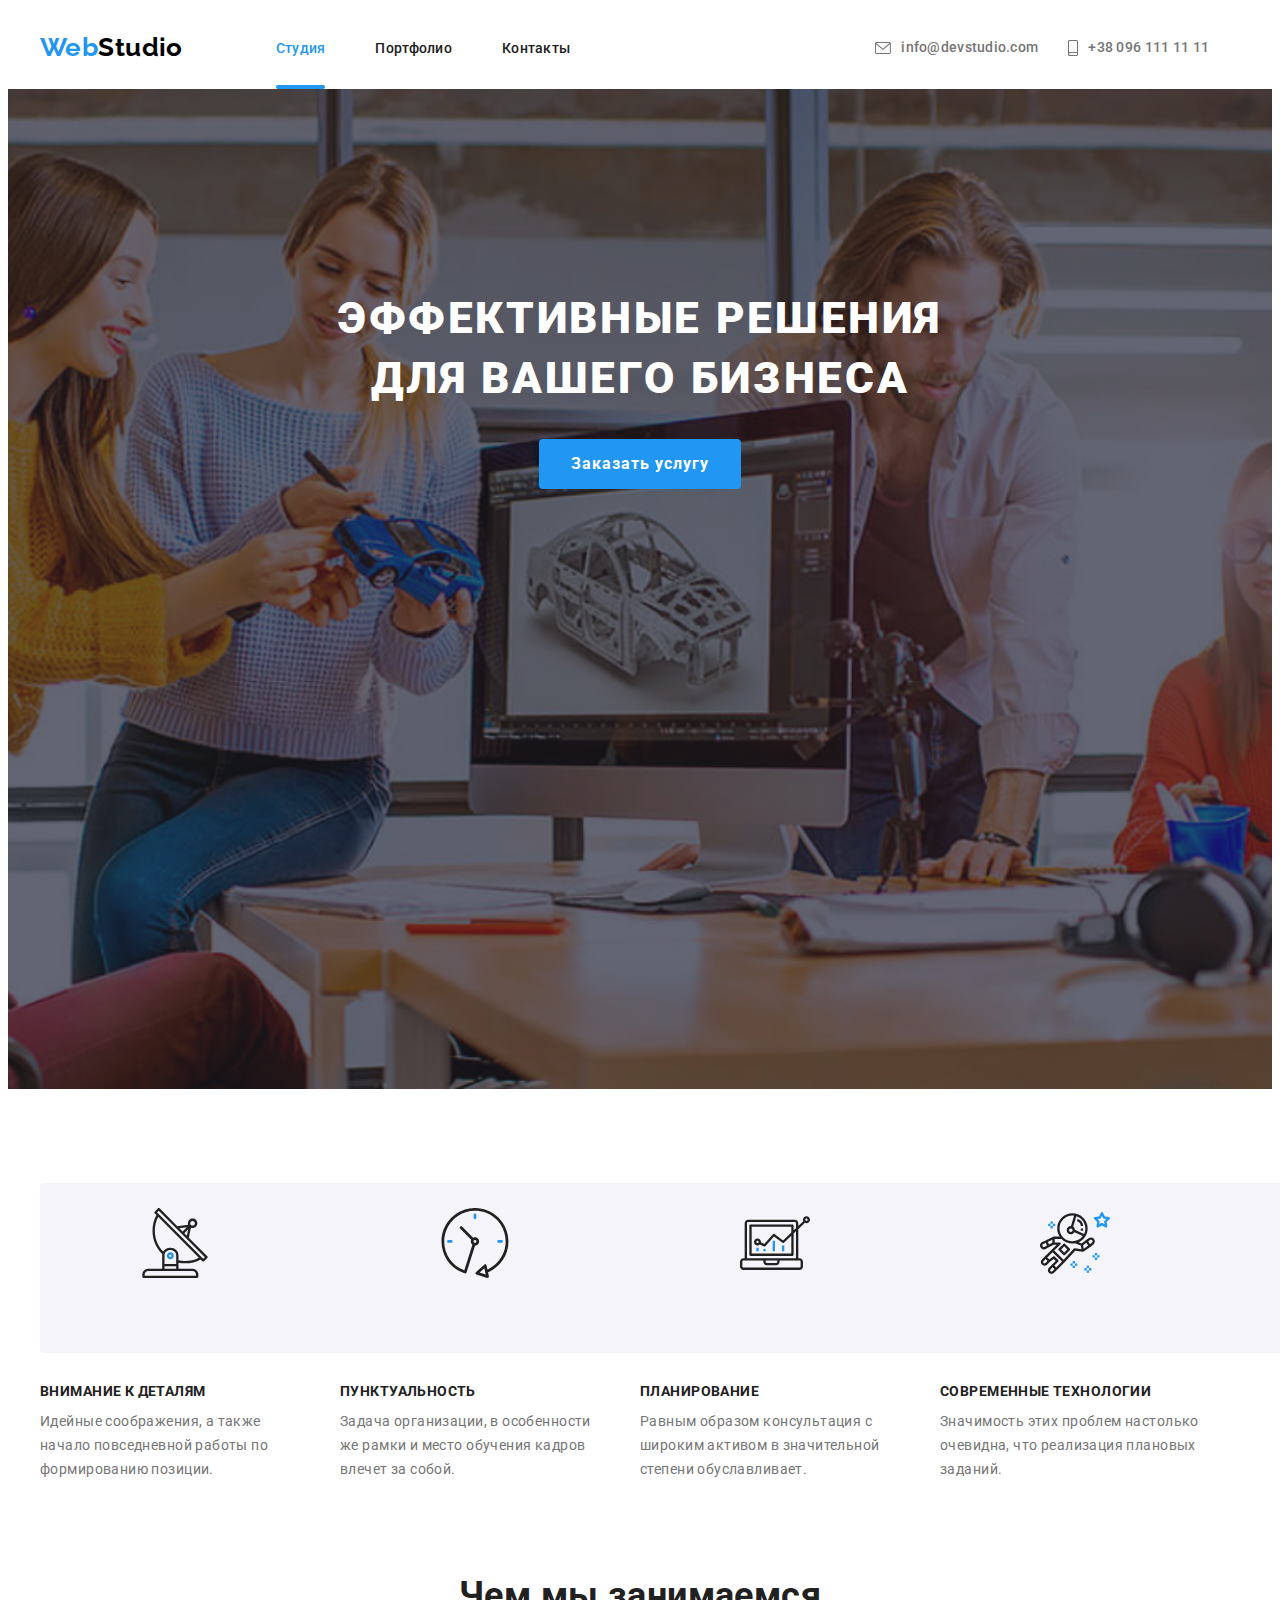
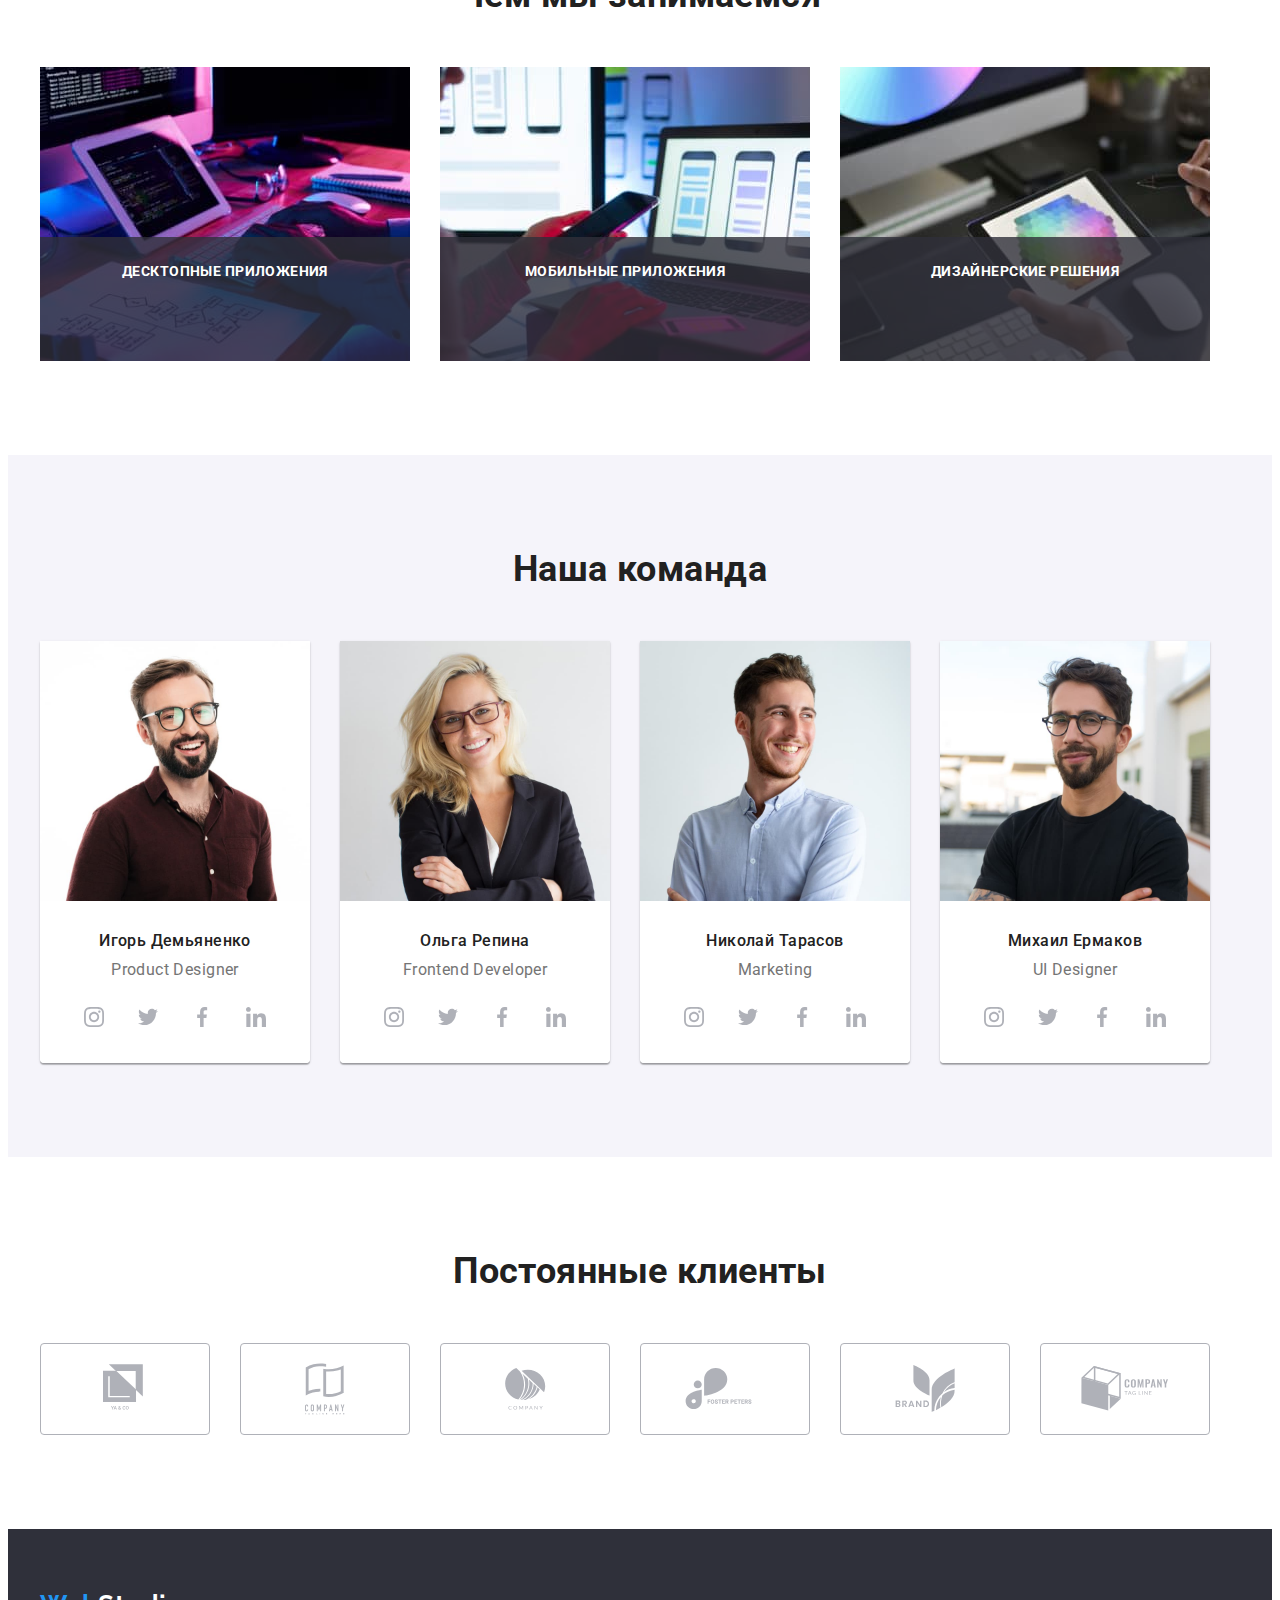
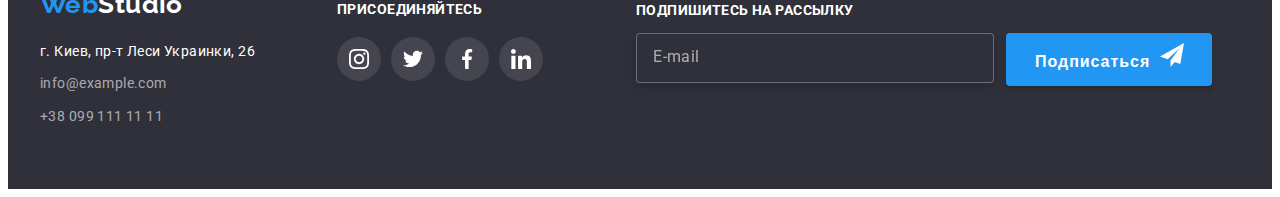
==== commit 2890624d: "changed pictures" ====
--- a/index.html
+++ b/index.html
@@ -99,7 +99,9 @@
                      <a href="">
                      <div class="features-overlay">
                      <img src="images/img.jpg"
-                     alt="laptop on the desk" width="370"/>
+                     alt="laptop on the desk" 
+                     srcset="images/img@2x.jpg 2x"
+                     width="370"/>
                     <p class="features-info">Десктопные приложения</p>
                     </div>
                     </a>
@@ -108,7 +110,9 @@
                      <a href="">
                       <div class="features-overlay">
                      <img src="images/img-2.jpg"
-                     alt="a mobile phone in hand" width="370"/>
+                     alt="a mobile phone in hand" 
+                     srcset="images/img-2@2x.jpg 2x"
+                     width="370"/>
                     <p class="features-info">Мобильные приложения</p>
                     </div>
                     </a>
@@ -118,7 +122,9 @@
                      <a href="">
                       <div class="features-overlay">
                      <img src="images/img-3.jpg"
-                    alt="a tablet in hand" width="370"/>
+                    alt="a tablet in hand" 
+                    srcset="images/img-3@2x.jpg 2x"
+                    width="370"/>
                     <p class="features-info">Дизайнерские решения</p>
                     </div>
                     </a>
@@ -132,7 +138,9 @@
             <h2 class="team-title">Наша команда</h2>
               <ul class="team-list">
                   <li class="team-photos">
-                    <a href=""><img src="images/img-4.jpg" alt="фото Игоря Демьяненко" width="450"/></a>
+                    <a href=""><img src="images/img-4.jpg" alt="фото Игоря Демьяненко" 
+                      srcset="images/img-4@2x.jpg 2x"
+                      width="450"/></a>
                        <div class="caption"><h3 class="team-names">Игорь Демьяненко</h3>
                        <p class="position">Product Designer</p>
                          <ul class="social-list">
@@ -146,7 +154,9 @@
                   <li class="team-photos">
                     <a href="">
                         <img src="images/img-5.jpg"
-                       alt="фото Ольги Репиной" width="450"/>
+                       alt="фото Ольги Репиной" 
+                       srcset="images/img-5@2x.jpg 2x"
+                       width="450"/>
                     </a>
                     <div class="caption">
                        <h3 class="team-names">Ольга Репина</h3>
@@ -170,7 +180,9 @@
                   <li class="team-photos">
                     <a href="">
                         <img src="images/img-6.jpg"
-                        alt="фото Николая Тарасова" width="450"/>
+                        alt="фото Николая Тарасова" 
+                        srcset="images/img-6@2x.jpg 2x"
+                        width="450"/>
                      </a>
                      <div class="caption">
                        <h3 class="team-names">Николай Тарасов</h3>
@@ -194,7 +206,9 @@
                   <li class="team-photos">
                     <a href="">
                         <img src="images/img-7.jpg"
-                        alt="фото Михаила Ермакова" width="450"/>
+                        alt="фото Михаила Ермакова" 
+                        srcset="images/img-7@2x.jpg 2x"
+                        width="450"/>
                     </a>
                     <div class="caption">
                         <h3 class="team-names">Михаил Ермаков</h3>
@@ -347,17 +361,17 @@
 
     <div>
     <ul class="header-menu-adress-container">
-      <li class="header-menu-adress"><a class="header-menu-adress difference" href="mailto:info@devstudio.com">info@devstudio.com</a></li>
-      <li class="header-menu-tel"><a class="header-menu-adress difference" href="tel:+380991111111">+38 096 111 11 11</a></li>
+      <li class="header-menu-tel"><a class="header-menu-adress tel" href="tel:+380991111111">+38 096 111 11 11</a></li>
+      <li class="header-menu-adress"><a class="header-menu-adress mail" href="mailto:info@devstudio.com">info@devstudio.com</a></li>
     </ul>
     </div>
 
-<div>
-  <ul>
-    <li><a href="">Instagram</a></li>
-    <li><a href="">Twitter</a></li>
-    <li><a href="">Facebook</a></li>
-    <li><a href="">LinkedIn</a></li>
+<div class="header-menu-links">
+  <ul class="header-menu-links-list">
+    <li class="header-menu-set"><a class="header-menu-links-item" href="">Instagram</a></li>
+    <li class="header-menu-set"><a class="header-menu-links-item" href="">Twitter</a></li>
+    <li class="header-menu-set"><a class="header-menu-links-item" href="">Facebook</a></li>
+    <li class="header-menu-set"><a class="header-menu-links-item" href="">LinkedIn</a></li>
   </ul>
 </div>
 
--- a/css/main.min.css
+++ b/css/main.min.css
@@ -1,2 +1,2 @@
-a{text-decoration:none;color:inherit}ul{list-style:none;margin:0px;padding:0px}body{font-family:"Roboto", sans-serif;font-weight:400;font-size:14px;letter-spacing:0.03em;background-color:#fff;color:#212121}img{display:block;max-width:100%;height:auto}textarea{resize:none}.advantages{padding:60px 0px 60px}@media screen and (min-width: 1200px){.advantages{padding:94px 0px 94px}}.advantages-section{padding:0px}@media screen and (min-width: 768px){.advantages-section{display:flex;flex-wrap:wrap}}@media screen and (min-width: 1200px){.advantages-section{display:inline-block;display:flex;padding:0px}}@media screen and (max-width: 767px){.advantages-section>.advantages-item:not(:last-child){margin-bottom:30px}}@media screen and (min-width: 768px){.advantages-section>.advantages-item:nth-child(2n+1){margin-right:30px}}@media screen and (min-width: 1200px){.advantages-section>.advantages-item:nth-child(2n+1){margin-right:0px}}@media screen and (min-width: 768px){.advantages-section>.advantages-item:nth-child(-n+2){margin-bottom:30px}}@media screen and (min-width: 1200px){.advantages-section>.advantages-item:nth-child(-n+2){margin-bottom:0px}}@media screen and (min-width: 1200px){.advantages-section>.advantages-item:not(:last-child){margin-right:30px}}@media screen and (min-width: 768px){.advantages-item{width:354px}}@media screen and (min-width: 1200px){.advantages-item{width:270px}}.advantages-icons{width:450px;height:120px;background-color:#f5f4fa;margin-bottom:30px;padding:25px 190px;border-radius:4px}@media screen and (min-width: 768px){.advantages-icons{width:354px;padding:25px 142px;margin-right:0px}}@media screen and (min-width: 1200px){.advantages-icons{display:inline-block;width:270px;padding:25px 100px}}.advantages-title{padding:0px;margin-top:0px;margin-bottom:10px;font-weight:700;font-size:14px;line-height:1.15;text-transform:uppercase;text-align:center}@media screen and (min-width: 768px){.advantages-title{text-align:left}}.advantages-text{padding:0px;margin-top:0px;margin-bottom:0px;line-height:1.72;color:#757575}.visually-hidden{position:absolute;clip:rect 0 0 0 0;width:1px;height:1px;margin:-1px}.form-field{display:flex;flex-direction:column;margin:0px 40px 10px}.form-field label{margin-bottom:4px;font-size:12px;line-height:1.16;letter-spacing:0.01em;color:#757575}.form-field input{height:40px;width:100%;padding-left:30px;border:1px solid rgba(33,33,33,0.2);box-sizing:border-box;border-radius:4px}.form-field textarea{border:1px solid rgba(33,33,33,0.2);box-sizing:border-box;border-radius:4px;padding:12px 0px 0px 15px}textarea::placeholder .form-field{font-family:Roboto;font-style:normal;font-weight:normal;font-size:14px;line-height:16px;letter-spacing:0.01em;color:rgba(117,117,117,0.5)}.backdrop{position:fixed;top:0;left:0;width:100%;height:100%;background-color:rgba(0,0,0,0.2);opacity:1;transition:opacity 250ms cubic-bezier(0.4, 0, 0.2, 1)}.backdrop.is-hidden{opacity:0;pointer-events:none}.backdrop.is-hidden .modal{transform:translate(-50%, -50%) scale(0.9)}.modal{position:absolute;top:50%;left:50%;min-width:450px;min-height:609px;background-color:#fff;border-radius:4px;box-shadow:0px 1px 3px rgba(0,0,0,0.12),0px 1px 1px rgba(0,0,0,0.14),0px 2px 1px rgba(0,0,0,0.2);transform:translate(-50%, -50%) scale(1);transition:transform 250ms cubic-bezier(0.4, 0, 0.2, 1)}@media screen and (min-width: 1200px){.modal{min-width:528px;min-height:581px}}.modal-close{fill:currentColor;transition-property:color;transition:color 250ms cubic-bezier(0.4, 0, 0.2, 1)}.modal-title{margin:40px 40px 12px;font-weight:700;font-size:20px;line-height:1.5;text-align:center;color:#212121}@media screen and (min-width: 1200px){.modal{line-height:1.15;margin:40px 0px 12px}}.policy-line{margin-top:20px;margin-bottom:30px;padding:0px}.policy-label{display:flex;justify-content:center}.policy-text{line-height:1.16;color:#757575}@media screen and (min-width: 768px){.policy-text{line-height:1.71}}.policy-link{color:#2196f3;border-bottom:1px solid #2196f3}.old-checkbox{margin-right:9px}.old-checkbox.visually-hidden{position:absolute;clip:rect 0 0 0 0;width:1px;height:1px;margin:-1px}.old-checkbox:checked ~ .checkbox{background-image:url("../images/icon-check.svg");background-size:contain;fill:#fff;background-color:#2196f3;background-origin:border-box;border-color:#2196f3}.checkbox{width:16px;height:15px;border:2px solid #212121;border-radius:3px;margin-right:9px;transition-property:fill, background-color, border-color;transition:fill 250ms cubic-bezier(0.4, 0, 0.2, 1),background-color 250ms cubic-bezier(0.4, 0, 0.2, 1),border-color 250ms cubic-bezier(0.4, 0, 0.2, 1)}.clients-section{padding:60px 0px}@media screen and (min-width: 1200px){.clients-section{padding:94px 0px}}.clients-section-title{margin:0px 0px 30px;font-weight:700;font-size:28px;line-height:1.17;text-align:center}@media screen and (min-width: 1200px){.clients-section-title{margin:0px 0px 50px;font-size:36px;line-height:1.16}}.clients-section-list{display:flex;flex-wrap:wrap;margin-top:-30px;margin-right:-30px}.clients-section-item{margin-top:30px;margin-right:30px;padding:0px;width:calc(100% / 2 - 30px)}@media screen and (min-width: 768px){.clients-section-item{padding:0px;width:calc(100% / 3 - 30px)}}@media screen and (min-width: 1200px){.clients-section-item{padding:0px;display:flex;width:170px}}.clients-section-item>.logo-link:hover,.clients-section-item>.logo-link:focus{border-color:#2196f3;color:#2196f3}.logo-link{display:inline-flex;justify-content:center;align-items:center;width:210px;height:90px;padding:0px;border:1px solid #afb1b8;border-radius:4px;background-color:#fff;color:#afb1b8;transition-property:color, border-color;transition:color 250ms cubic-bezier(0.4, 0, 0.2, 1),border-color 250ms cubic-bezier(0.4, 0, 0.2, 1)}@media screen and (min-width: 768px){.logo-link{width:226px}}@media screen and (min-width: 1200px){.logo-link{width:170px}}.logos{fill:currentColor}.features{padding-bottom:94px}@media screen and (max-width: 1199px){.features{display:none}}.features-title{margin:0px 0px 50px}.features-list{display:inline-block;display:flex;margin-left:0px;margin-right:0px;padding-bottom:0px}.features-list>.features-photos:not(:last-child){margin-right:30px}.features-title{font-weight:700;font-size:28px;line-height:1.18;text-align:center}@media screen and (min-width: 1200px){.features-title{font-size:36px;line-height:1.16}}.features-overlay{position:relative}.features-overlay>.features-info{position:absolute;width:100%;height:70px;bottom:0;left:0;background-color:rgba(47,48,58,0.8)}.features-info{margin:0;padding-top:27px;padding-bottom:27px;align-items:center;text-align:center;font-weight:bold;line-height:1.14;text-transform:uppercase;color:#fff}@media screen and (min-width: 768px){.footer-blocks{display:flex;justify-content:space-between;margin-left:76px;margin-right:89px}}@media screen and (min-width: 1200px){.footer-blocks{display:flex;justify-content:flex-start;margin-left:0px;margin-right:0px}}.footer-join{margin-bottom:60px;text-align:center}@media screen and (min-width: 1200px){.footer-join{display:inline-block;margin:0px 0px 0px 67px}}.join{text-align:center;font-family:inherit;font-weight:700;line-height:16px;text-transform:uppercase;margin:12px 0px 20px 0px;padding:0px;color:#fff}@media screen and (min-width: 1200px){.join{display:block;display:flex;text-align:left}}.footer-links-list{display:flex;justify-content:center;margin-bottom:60px}@media screen and (min-width: 1200px){.footer-links-list{margin-bottom:0px}}.footer-links-list>.footer-items:not(:last-child){margin-right:10px}.social-link{display:inline-flex;justify-content:center;align-items:center;width:44px;height:44px;border-radius:50%;background-color:rgba(255,255,255,0.1);color:#fff;transition-property:background-color;transition:250ms cubic-bezier(0.4, 0, 0.2, 1)}.icons-size{width:20px;height:20px;fill:currentColor}.social-link:hover,.social-link:focus{background-color:#2196f3}@media screen and (min-width: 1200px){.form-field-footer{margin-left:93px}}.subscribe{font-weight:bold;font-size:14px;line-height:1.14;text-transform:uppercase;color:#fff;padding:0px}@media screen and (max-width: 1199px){.subscribe{text-align:center}}@media screen and (min-width: 1200px){.subscribe{display:flex;padding:0px}}@media screen and (max-width: 1199px){.form-button-footer{text-align:center}}@media screen and (min-width: 1200px){.form-button-footer{display:flex;padding:0px}}.form-button-footer input{display:block;margin-bottom:20px;margin-left:auto;margin-right:auto;width:450px;height:50px;outline:none;border:1px solid rgba(255,255,255,0.3);box-sizing:border-box;background-color:#2f303a;color:rgba(255,255,255,0.6);filter:drop-shadow(0px 4px 4px rgba(0,0,0,0.15));border-radius:4px;padding-left:16px}@media screen and (min-width: 1200px){.form-button-footer input{display:flex;width:358px;margin-bottom:0px;margin-right:12px}}.form-button-footer input::placeholder{font-family:Roboto;font-weight:normal;font-size:16px;line-height:1.25;letter-spacing:0.03em;letter-spacing:0.03em;color:rgba(255,255,255,0.6)}.submit-button-footer{padding:10px 28px 10px 29px;box-shadow:0px 4px 4px rgba(0,0,0,0.15);border:none;border-radius:4px;background-color:#2196f3;margin-left:auto;margin-right:auto;font-weight:700;font-size:16px;line-height:1.87;letter-spacing:0.06em;color:#fff;cursor:pointer;display:block;align-items:center;text-align:center}.footer-subscribe-icon{fill:#fff;margin-left:10px;padding:0}.logo-footer{margin:60px 0px 0px 0px;padding:0px}.logo-part-one-footer,.logo-part-two-footer{font-family:"Raleway", sans-serif;font-weight:700;font-size:26px;line-height:1.19;color:#2196f3}.logo-part-two-footer.difference{color:#fff}.footer-nav{padding:0px;margin-right:0}.footer-list{padding:0px;margin-bottom:60px}@media screen and (max-width: 1199px){.footer-list{text-align:center}}@media screen and (min-width: 768px){.footer-list{margin-bottom:0px}}.adress-footer{margin:20px 0px 9px 0px;padding-right:15px}.adress-footer,.contacts-footer{line-height:1.71;font-style:inherit;color:#fff}.adress-bottom{margin:0px 0px 9px 0px;padding:0px}.adress-bottom:last-child{margin-bottom:0px}.contacts-footer.difference{color:rgba(255,255,255,0.6)}.footer{padding-top:60px;padding-bottom:60px;background-color:#2f303a}@media screen and (min-width: 1200px){.footer-set{display:flex}}@media screen and (min-width: 1200px){.footer-blocks{display:flex;align-items:flex-start}}.logo{margin:16px 276px 16px 0px;border:0px}.logo-part-one,.logo-part-one-footer,.logo-part-two{font-family:"Raleway",sans-serif;font-weight:700;font-size:24px;line-height:1.16;color:#2196f3}.logo-part-two.difference{color:#000}@media screen and (min-width: 768px){.logo{margin:26px 88px 26px 0px}}@media screen and (min-width: 1200px){.logo{margin:24px 93px 25px 0px}.logo-part-one,.logo-part-one-footer,.logo-part-two{font-family:"Raleway",sans-serif;font-weight:700;font-size:26px;line-height:1.19;color:#2196f3}.logo-part-two.difference{color:#000}}.header-menu{border:none;outline:none;background-color:transparent;cursor:pointer;margin-left:auto;margin-top:10px;margin-bottom:10px;padding:0px}.header-menu-icon{fill:currentColor}.header-menu-icon:hover,.header-menu-icon:focus{color:#2196f3}@media screen and (min-width: 768px){.header-menu{display:none}}@media screen and (min-width: 1200px){.header-menu{display:none}}.menu-modal.backdrop--hidden{opacity:0;pointer-events:none}.menu-modal{position:absolute;top:0%;left:0%;width:100%;height:796px;padding:40px 48px;background-color:#fff}.menu-modal-close{width:19px;height:19px;fill:currentColor;transition-property:color;transition:color 250ms cubic-bezier(0.4, 0, 0.2, 1)}.menu-modal-button{display:flex;align-items:center;justify-content:center;position:absolute;margin:0;padding:0;width:30px;height:30px;right:8px;top:8px;border:none;background-color:#fff;cursor:pointer}.menu-modal-button:hover,.menu-modal-button:focus{color:#2196f3}.header-menu-item{font-weight:500;font-size:40px;line-height:1.18;letter-spacing:0.02em}.header-menu-item:not(:last-child){margin-bottom:32px}.header-menu-link.current{color:#2196f3}.header{position:relative}.header>.container{display:flex;align-items:center}.header-nav{display:flex}.header-site-nav{display:none}@media screen and (min-width: 768px){.header-site-nav{display:flex;justify-content:center;margin:32px 0px}}.header-site-nav>.header-item:not(:last-child){margin-right:50px}@media screen and (min-width: 768px){.header-nav-link{position:relative;font-weight:500;line-height:1.14;letter-spacing:0.02em;color:#212121;transition-property:color;transition:color 250ms cubic-bezier(0.4, 0, 0.2, 1)}}@media screen and (min-width: 768px){.header-nav-link:hover,.header-nav-link:focus{color:#2196f3}}@media screen and (min-width: 1200px){.header-nav-link:hover,.header-nav-link:focus{color:#2196f3}}@media screen and (min-width: 768px){.header-nav-link.current{color:#2196f3}}@media screen and (min-width: 768px){.header-nav-link.current::after{content:"";display:block;position:absolute;padding:0;margin-top:28.5px;width:100%;height:4px;background-color:#2196f3;border-radius:2px}}.adress-container{display:none}@media screen and (min-width: 768px){.adress-container{display:flex;flex-direction:column;margin:21px 0px 21px 84px;padding:0px}}@media screen and (min-width: 1200px){.adress-container{display:flex;flex-direction:row;margin:32px 0px 32px 305px;padding:0px}}@media screen and (min-width: 768px){.icon-envelope,.icon-smartphone{margin:0px 8px 0px 0px;fill:currentColor}}@media screen and (min-width: 1200px){.icon-envelope,.icon-smartphone{margin:0px 10px 0px 0px}}@media screen and (min-width: 1200px){.icon-envelope-desktop{width:16px;height:12px}}@media screen and (min-width: 1200px){.icon-smartphone-desktop{width:10px;height:16px}}@media screen and (min-width: 768px){.adress{display:flex;align-items:center;font-weight:500;font-size:12px;line-height:1.16;letter-spacing:0.02em;color:#757575;transition-property:color;transition:color 250ms cubic-bezier(0.4, 0, 0.2, 1)}}@media screen and (min-width: 1200px){.adress{display:flex;align-items:center;justify-content:center;font-size:14px;line-height:1.14;letter-spacing:0.02em}}@media screen and (min-width: 768px){.adress.difference:hover,.adress.difference:focus{color:#2196f3}}@media screen and (min-width: 1200px){.adress.difference:hover,.adress.difference:focus{color:#2196f3}}@media screen and (min-width: 768px){.adress.difference{color:#757575}}@media screen and (min-width: 768px){.adress-container>.adress:not(:last-child){margin-bottom:10px;padding:0px}}@media screen and (min-width: 1200px){.adress-container>.adress:not(:last-child){margin-right:30px;margin-bottom:0px;padding:0px}}.hero{padding-top:118px;padding-bottom:118px;height:400px;margin-left:auto;margin-right:auto;background-color:#c4c4c4;background-image:linear-gradient(to right, rgba(47,48,58,0.4), rgba(47,48,58,0.4)),url(../images/hero.jpg);background-repeat:no-repeat;background-position:cover}@media screen and (min-width: 1200px){.hero{padding-top:200px;padding-bottom:200px;height:600px;max-width:1600px}}.hero-title{margin-top:0px;margin-bottom:30px;margin-left:auto;margin-right:auto;font-weight:900;font-size:26px;line-height:1.61;text-align:center;letter-spacing:0.06em;text-transform:uppercase;color:#fff}@media screen and (min-width: 768px){.hero-title{margin:0px 204px 30px}}@media screen and (min-width: 1200px){.hero-title{margin:0px 250px 30px;font-size:44px;line-height:1.36}}.hero-button{display:inline-block;display:flex;padding:10px 32px;border:none;border-radius:4px;margin-left:auto;margin-right:auto;margin-top:0px;font:inherit;cursor:pointer;font-weight:700;font-size:16px;line-height:1.88;align-items:center;text-align:center;letter-spacing:0.06em;color:#fff;background-color:#2196f3}.container{width:100%;margin-left:auto;margin-right:auto;padding-left:15px;padding-right:15px}@media screen and (min-width: 480px){.container{width:480px}}@media screen and (min-width: 768px){.container{width:768px}}@media screen and (min-width: 1200px){.container{width:1200px}}.submit-button{display:flex;margin-left:auto;margin-right:auto;margin-top:30px;margin-bottom:40px;padding:10px 55px;border:none;border-radius:4px;font:inherit;font-weight:700;font-size:16px;line-height:1.88;align-items:center;text-align:center;letter-spacing:0.06em;color:#fff;background-color:#2196f3;box-shadow:0px 4px 4px rgba(0,0,0,0.15);cursor:pointer}.modal-button{display:flex;align-items:center;justify-content:center;position:absolute;margin:0;padding:0;width:30px;height:30px;right:8px;top:8px;border:1px solid rgba(0,0,0,0.1);background-color:#fff;border-radius:50%;cursor:pointer}.modal-button:hover,.modal-button:focus{color:#2196f3}.input-field{position:relative}.input-field-icon{position:absolute;left:12px;top:50%;transform:translateY(-50%);color:#212121;transition-property:fill;transition:fill 250ms cubic-bezier(0.4, 0, 0.2, 1)}.form-field-input{transition-property:border-color, outline;transition:border-color 250ms cubic-bezier(0.4, 0, 0.2, 1),outline 250ms cubic-bezier(0.4, 0, 0.2, 1)}.form-field-input:hover,.form-field-input:focus{outline:none;border-color:#2196f3;cursor:pointer}.form-field-input:hover+.input-field-icon,.form-field-input:focus+.input-field-icon{fill:#2196f3}.buttons-container{display:flex}@media screen and (min-width: 768px){.buttons-container{margin-bottom:30px}}@media screen and (min-width: 1200px){.buttons-container{margin-bottom:56px}}.buttons>.item:not(:last-child){margin-right:8px}.buttons>.item:nth-child(-n+3){margin-bottom:15px}.buttons{display:flex;flex-wrap:wrap;margin-bottom:10px}@media screen and (min-width: 768px){.buttons{display:flex;margin:0px;margin-left:auto;margin-right:auto;padding:0px}}.button-portfolio{border:1px solid transparent;border-radius:4px;cursor:pointer;padding:6px 22px;font-weight:500;font-size:16px;line-height:1.7;text-align:center;background-color:#f5f4fa;transition-property:color, background-color, box-shadow;transition:color 250ms cubic-bezier(0.4, 0, 0.2, 1),background-color 250ms cubic-bezier(0.4, 0, 0.2, 1),box-shadow 250ms cubic-bezier(0.4, 0, 0.2, 1)}.button-portfolio:hover,.button-portfolio:focus{background-color:#2196f3;color:#fff;box-shadow:0px 3px 1px rgba(0,0,0,0.1),0px 1px 2px rgba(0,0,0,0.08),0px 2px 2px rgba(0,0,0,0.12)}.header-portfolio{border-bottom:1px solid;color:#ececec}.portfolio{padding-top:60px;padding-bottom:60px}@media screen and (min-width: 1200px){.portfolio{padding-top:94px;padding-bottom:94px}}.portfolio-photos{margin-top:30px}@media screen and (min-width: 1200px){.portfolio-photos{display:flex;flex-wrap:wrap}}.portfolio-list{width:100%;transition-property:filter}.portfolio-link{transition-property:filter;transition:filter 250ms cubic-bezier(0.4, 0, 0.2, 1)}.portfolio-link:focus,.portfolio-list:hover{filter:drop-shadow(0px 4px 4px rgba(0,0,0,0.25))}@media screen and (max-width: 767px){.portfolio-photos>.portfolio-list:not(:last-child){margin-bottom:30px}}@media screen and (min-width: 768px){.portfolio-photos{display:flex;flex-wrap:wrap;margin-top:-30px;margin-right:-30px}}@media screen and (min-width: 1200px){.portfolio-photos{display:flex;flex-wrap:wrap;margin-top:-30px;margin-right:-30px}}@media screen and (min-width: 768px){.portfolio-list{margin-top:30px;margin-right:30px;width:calc(100% / 2 - 30px)}}@media screen and (min-width: 1200px){.portfolio-list{margin-top:30px;margin-right:30px;width:calc(100% / 3 - 30px)}}.portfolio-set{width:100%;background-color:#fff;margin:0px;padding:20px 24px;background:#ffffff;border:1px solid #eeeeee;border-top:none;box-sizing:border-box}.portfolio-title{margin:0px 0px 2px 0px;font-weight:700;font-size:18px;line-height:2;letter-spacing:0.06em}.portfolio-text{margin:0px;font-size:16px;line-height:1.9;color:#757575}.portfolio-info{position:relative;overflow:hidden}.portfolio-overlay{position:absolute;top:0;left:0;width:100%;height:100%;background-color:rgba(33,150,243,0.9);transition-property:transform;transition:transform 250ms cubic-bezier(0.4, 0, 0.2, 1);transform:translateY(100%)}.portfolio-list:hover .portfolio-overlay,.portfolio-link:focus .portfolio-overlay{transform:translateY(0)}.portfolio-overlay>p{font-family:inherit;font-size:18px;line-height:1.55;color:#fff;padding:63px 24px;margin:0}.social-list{display:flex;justify-content:center;align-items:center;margin:16px 32px 0px}.social-list>.social-items:not(:last-child){margin-right:10px}.social-links{display:inline-flex;justify-content:center;align-items:center;width:44px;height:44px;border-radius:50%;color:#afb1b8;transition-property:color, background-color;transition:color 250ms cubic-bezier(0.4, 0, 0.2, 1),background-color 250ms cubic-bezier(0.4, 0, 0.2, 1)}.icon-size{width:20px;height:20px;fill:currentColor}.social-links:hover,.social-links:focus{background-color:#2196f3;color:#fff}.team{padding-top:60px;padding-bottom:60px;background-color:#f5f4fa}@media screen and (min-width: 1200px){.team{padding-top:94px;padding-bottom:94px}}.team-title{margin-top:0px;margin-bottom:30px;text-align:center;font-weight:700;font-size:28px;line-height:1.18}@media screen and (min-width: 1200px){.team-title{margin-bottom:50px;font-size:36px;line-height:1.16}}.team-photos{box-shadow:0px 1px 3px rgba(0,0,0,0.12),0px 1px 1px rgba(0,0,0,0.14),0px 2px 1px rgba(0,0,0,0.2);border-radius:0px 0px 4px 4px}.team-names{text-align:center;margin:0px 0px 10px 0px;font-weight:500;font-size:16px;line-height:1.19}@media screen and (max-width: 767px){.team-list>.team-photos:not(:first-child){margin-top:30px}}.caption{width:450;background-color:#fff;margin:0px;padding-top:30px;padding-bottom:24px;border:none;border-radius:0px 0px 4px 4px}.position{margin:0px;font-size:16px;line-height:1.19;text-align:center;color:#757575}@media screen and (min-width: 768px){.team-list{display:flex;flex-wrap:wrap;margin-right:-30px}}@media screen and (min-width: 1200px){.team-list{display:flex}}@media screen and (min-width: 768px){.team-photos{width:calc(100% / 2 - 30px);margin-right:30px;width:354px}}@media screen and (max-width: 1199px){.team-photos:nth-child(-n+2){margin-bottom:30px}}@media screen and (min-width: 1200px){.team-photos{width:270px}}@media screen and (min-width: 1200px){.team-photos:not(:last-child){margin-right:30px}}
+a{text-decoration:none;color:inherit}ul{list-style:none;margin:0px;padding:0px}body{font-family:"Roboto", sans-serif;font-weight:400;font-size:14px;letter-spacing:0.03em;background-color:#fff;color:#212121}img{display:block;max-width:100%;height:auto}textarea{resize:none}.advantages{padding:60px 0px 60px}@media screen and (min-width: 1200px){.advantages{padding:94px 0px 94px}}.advantages-section{padding:0px}@media screen and (min-width: 768px){.advantages-section{display:flex;flex-wrap:wrap;margin-right:-30px}}@media screen and (min-width: 1200px){.advantages-section{display:inline-block;display:flex;padding:0px}}@media screen and (min-width: 768px){.advantages-item{width:calc(100% / 2 - 30px);margin-right:30px;width:354px}}@media screen and (max-width: 1199px){.advantages-item:nth-child(-n+2){margin-bottom:30px}}@media screen and (min-width: 1200px){.advantages-item{width:270px}}@media screen and (min-width: 1200px){.advantages-item:not(:last-child){margin-right:30px}}.advantages-icons{width:450px;height:120px;background-color:#f5f4fa;margin-bottom:30px;padding:25px 190px;border-radius:4px}@media screen and (min-width: 768px){.advantages-icons{width:354px;padding:25px 142px;margin-right:0px}}@media screen and (min-width: 1200px){.advantages-icons{display:inline-block;width:270px;padding:25px 100px}}.advantages-title{padding:0px;margin-top:0px;margin-bottom:10px;font-weight:700;font-size:14px;line-height:1.15;text-transform:uppercase;text-align:center}@media screen and (min-width: 768px){.advantages-title{text-align:left}}.advantages-text{padding:0px;margin-top:0px;margin-bottom:0px;line-height:1.72;color:#757575}.visually-hidden{position:absolute;clip:rect 0 0 0 0;width:1px;height:1px;margin:-1px}.form-field{display:flex;flex-direction:column;margin:0px 40px 10px}.form-field label{margin-bottom:4px;font-size:12px;line-height:1.16;letter-spacing:0.01em;color:#757575}.form-field input{height:40px;width:100%;padding-left:30px;border:1px solid rgba(33,33,33,0.2);box-sizing:border-box;border-radius:4px}.form-field textarea{border:1px solid rgba(33,33,33,0.2);box-sizing:border-box;border-radius:4px;padding:12px 0px 0px 15px}textarea::placeholder .form-field{font-family:Roboto;font-style:normal;font-weight:normal;font-size:14px;line-height:16px;letter-spacing:0.01em;color:rgba(117,117,117,0.5)}.backdrop{position:fixed;top:0;left:0;width:100%;height:100%;background-color:rgba(0,0,0,0.2);opacity:1;transition:opacity 250ms cubic-bezier(0.4, 0, 0.2, 1)}.backdrop.is-hidden{opacity:0;pointer-events:none}.backdrop.is-hidden .modal{transform:translate(-50%, -50%) scale(0.9)}.modal{position:absolute;top:50%;left:50%;min-width:450px;min-height:609px;background-color:#fff;border-radius:4px;box-shadow:0px 1px 3px rgba(0,0,0,0.12),0px 1px 1px rgba(0,0,0,0.14),0px 2px 1px rgba(0,0,0,0.2);transform:translate(-50%, -50%) scale(1);transition:transform 250ms cubic-bezier(0.4, 0, 0.2, 1)}@media screen and (min-width: 1200px){.modal{min-width:528px;min-height:581px}}.modal-close{fill:currentColor;transition-property:color;transition:color 250ms cubic-bezier(0.4, 0, 0.2, 1)}.modal-title{margin:40px 40px 12px;font-weight:700;font-size:20px;line-height:1.5;text-align:center;color:#212121}@media screen and (min-width: 1200px){.modal{line-height:1.15;margin:40px 0px 12px}}.policy-line{margin-top:20px;margin-bottom:30px;padding:0px;display:flex;justify-content:center;align-items:center}.policy-label{display:flex;justify-content:center;align-items:center}.policy-text{font-size:12px;line-height:1.16;color:#757575}@media screen and (min-width: 768px){.policy-text{font-size:14px;line-height:1.71}}.policy-link{color:#2196f3;border-bottom:1px solid #2196f3}.old-checkbox{margin-right:9px}.old-checkbox.visually-hidden{position:absolute;clip:rect 0 0 0 0;width:1px;height:1px;margin:-1px}.old-checkbox:checked ~ .checkbox{background-image:url("../images/icon-check.svg");background-size:contain;fill:#fff;background-color:#2196f3;background-origin:border-box;border-color:#2196f3}.checkbox{width:16px;height:15px;border:2px solid #212121;border-radius:3px;margin-right:9px;transition-property:fill, background-color, border-color;transition:fill 250ms cubic-bezier(0.4, 0, 0.2, 1),background-color 250ms cubic-bezier(0.4, 0, 0.2, 1),border-color 250ms cubic-bezier(0.4, 0, 0.2, 1)}.clients-section{padding:60px 0px}@media screen and (min-width: 1200px){.clients-section{padding:94px 0px}}.clients-section-title{margin:0px 0px 30px;font-weight:700;font-size:28px;line-height:1.17;text-align:center}@media screen and (min-width: 1200px){.clients-section-title{margin:0px 0px 50px;font-size:36px;line-height:1.16}}.clients-section-list{display:flex;flex-wrap:wrap;margin-top:-30px;margin-right:-30px}.clients-section-item{margin-top:30px;margin-right:30px;padding:0px;width:calc(100% / 2 - 30px)}@media screen and (min-width: 768px){.clients-section-item{padding:0px;width:calc(100% / 3 - 30px)}}@media screen and (min-width: 1200px){.clients-section-item{padding:0px;display:flex;width:170px}}.clients-section-item>.logo-link:hover,.clients-section-item>.logo-link:focus{border-color:#2196f3;color:#2196f3}.logo-link{display:inline-flex;justify-content:center;align-items:center;width:210px;height:90px;padding:0px;border:1px solid #afb1b8;border-radius:4px;background-color:#fff;color:#afb1b8;transition-property:color, border-color;transition:color 250ms cubic-bezier(0.4, 0, 0.2, 1),border-color 250ms cubic-bezier(0.4, 0, 0.2, 1)}@media screen and (min-width: 768px){.logo-link{width:226px}}@media screen and (min-width: 1200px){.logo-link{width:170px}}.logos{fill:currentColor}.features{padding-bottom:94px}@media screen and (max-width: 1199px){.features{display:none}}.features-title{margin:0px 0px 50px}.features-list{display:inline-block;display:flex;margin-left:0px;margin-right:0px;padding-bottom:0px}.features-list>.features-photos:not(:last-child){margin-right:30px}.features-title{font-weight:700;font-size:28px;line-height:1.18;text-align:center}@media screen and (min-width: 1200px){.features-title{font-size:36px;line-height:1.16}}.features-overlay{position:relative}.features-overlay>.features-info{position:absolute;width:100%;height:70px;bottom:0;left:0;background-color:rgba(47,48,58,0.8)}.features-info{margin:0;padding-top:27px;padding-bottom:27px;align-items:center;text-align:center;font-weight:bold;line-height:1.14;text-transform:uppercase;color:#fff}@media screen and (min-width: 768px){.footer-blocks{display:flex;justify-content:space-between;margin-left:76px;margin-right:89px}}@media screen and (min-width: 1200px){.footer-blocks{display:flex;justify-content:flex-start;margin-left:0px;margin-right:0px}}.footer-join{margin-bottom:60px;text-align:center}@media screen and (min-width: 1200px){.footer-join{display:inline-block;margin:0px 0px 0px 67px}}.join{text-align:center;font-family:inherit;font-weight:700;line-height:16px;text-transform:uppercase;margin:12px 0px 20px 0px;padding:0px;color:#fff}@media screen and (min-width: 1200px){.join{display:block;display:flex;text-align:left}}.footer-links-list{display:flex;justify-content:center;margin-bottom:60px}@media screen and (min-width: 1200px){.footer-links-list{margin-bottom:0px}}.footer-links-list>.footer-items:not(:last-child){margin-right:10px}.social-link{display:inline-flex;justify-content:center;align-items:center;width:44px;height:44px;border-radius:50%;background-color:rgba(255,255,255,0.1);color:#fff;transition-property:background-color;transition:250ms cubic-bezier(0.4, 0, 0.2, 1)}.icons-size{width:20px;height:20px;fill:currentColor}.social-link:hover,.social-link:focus{background-color:#2196f3}@media screen and (min-width: 1200px){.form-field-footer{margin-left:93px}}.subscribe{font-weight:bold;font-size:14px;line-height:1.14;text-transform:uppercase;color:#fff;padding:0px}@media screen and (max-width: 1199px){.subscribe{text-align:center}}@media screen and (min-width: 1200px){.subscribe{display:flex;padding:0px}}@media screen and (max-width: 1199px){.form-button-footer{text-align:center}}@media screen and (min-width: 1200px){.form-button-footer{display:flex;padding:0px}}.form-button-footer input{display:block;margin-bottom:20px;margin-left:auto;margin-right:auto;width:450px;height:50px;outline:none;border:1px solid rgba(255,255,255,0.3);box-sizing:border-box;background-color:#2f303a;color:rgba(255,255,255,0.6);filter:drop-shadow(0px 4px 4px rgba(0,0,0,0.15));border-radius:4px;padding-left:16px}@media screen and (min-width: 1200px){.form-button-footer input{display:flex;width:358px;margin-bottom:0px;margin-right:12px}}.form-button-footer input::placeholder{font-family:Roboto;font-weight:normal;font-size:16px;line-height:1.25;letter-spacing:0.03em;letter-spacing:0.03em;color:rgba(255,255,255,0.6)}.submit-button-footer{padding:10px 28px 10px 29px;box-shadow:0px 4px 4px rgba(0,0,0,0.15);border:none;border-radius:4px;background-color:#2196f3;margin-left:auto;margin-right:auto;font-weight:700;font-size:16px;line-height:1.87;letter-spacing:0.06em;color:#fff;cursor:pointer;display:block;align-items:center;text-align:center}.footer-subscribe-icon{fill:#fff;margin-left:10px;padding:0}.logo-footer{margin:60px 0px 0px 0px;padding:0px}.logo-part-one-footer,.logo-part-two-footer{font-family:"Raleway", sans-serif;font-weight:700;font-size:26px;line-height:1.19;color:#2196f3}.logo-part-two-footer.difference{color:#fff}.footer-nav{padding:0px;margin-right:0}.footer-list{padding:0px;margin-bottom:60px}@media screen and (max-width: 1199px){.footer-list{text-align:center}}@media screen and (min-width: 768px){.footer-list{margin-bottom:0px}}.adress-footer{margin:20px 0px 9px 0px;padding-right:15px}.adress-footer,.contacts-footer{line-height:1.71;font-style:inherit;color:#fff}.adress-bottom{margin:0px 0px 9px 0px;padding:0px}.adress-bottom:last-child{margin-bottom:0px}.contacts-footer.difference{color:rgba(255,255,255,0.6)}.footer{padding-top:60px;padding-bottom:60px;background-color:#2f303a}@media screen and (min-width: 1200px){.footer-set{display:flex}}@media screen and (min-width: 1200px){.footer-blocks{display:flex;align-items:flex-start}}.logo{margin:16px 0px 16px 0px;border:0px}.logo-part-one,.logo-part-one-footer,.logo-part-two{font-family:"Raleway",sans-serif;font-weight:700;font-size:24px;line-height:1.16;color:#2196f3}.logo-part-two.difference{color:#000}@media screen and (min-width: 768px){.logo{margin:26px 88px 26px 0px}}@media screen and (min-width: 1200px){.logo{margin:24px 93px 25px 0px}.logo-part-one,.logo-part-one-footer,.logo-part-two{font-family:"Raleway",sans-serif;font-weight:700;font-size:26px;line-height:1.19;color:#2196f3}.logo-part-two.difference{color:#000}}.header-menu{border:none;outline:none;background-color:transparent;cursor:pointer;margin-left:auto;margin-top:10px;margin-bottom:10px;padding:0px}.header-menu-icon{fill:currentColor}.header-menu-icon:hover,.header-menu-icon:focus{color:#2196f3}@media screen and (min-width: 768px){.header-menu{display:none}}@media screen and (min-width: 1200px){.header-menu{display:none}}.menu-modal.backdrop--hidden{opacity:0;pointer-events:none}.menu-modal{position:absolute;top:0%;left:0%;width:100%;height:796px;padding:40px 48px;background-color:#fff;opacity:1;transition:opacity 250ms cubic-bezier(0.4, 0, 0.2, 1)}.menu-modal-close{width:19px;height:19px;fill:currentColor;transition-property:color;transition:color 250ms cubic-bezier(0.4, 0, 0.2, 1)}.menu-modal-button{display:flex;align-items:center;justify-content:center;position:absolute;margin:0;padding:0;width:30px;height:30px;right:25px;top:20px;border:none;background-color:#fff;cursor:pointer}.menu-modal-button:hover,.menu-modal-button:focus{color:#2196f3}.header-menu-item{font-weight:500;font-size:40px;line-height:1.18;letter-spacing:0.02em}.header-menu-item:not(:last-child){margin-bottom:32px}.header-menu-link.current{color:#2196f3}.header-menu-link:hover,.header-menu-link:focus{color:#2196f3}.header-menu-list{margin-bottom:302px}.header-menu-adress.tel{font-weight:500;font-size:34px;line-height:1.18;letter-spacing:0.02em;color:#2196f3}.header-menu-tel{margin-bottom:32px}.header-menu-adress{margin-bottom:64px}.header-menu-adress.mail{font-weight:500;font-size:24px;line-height:1.17;letter-spacing:0.02em;color:#757575}.header-menu-links{display:flex}.header-menu-links-list{display:flex;position:relative;color:#2196f3}.header-menu-set:not(:last-child){margin-right:10px}.header-menu-set:not(:last-child){border-right:1px solid rgba(33,33,33,0.2);padding-right:10px}.header{position:relative}.header>.container{display:flex;align-items:center}.header-nav{display:flex}.header-site-nav{display:none}@media screen and (min-width: 768px){.header-site-nav{display:flex;justify-content:center;margin:32px 0px}}.header-site-nav>.header-item:not(:last-child){margin-right:50px}@media screen and (min-width: 768px){.header-nav-link{position:relative;font-weight:500;line-height:1.14;letter-spacing:0.02em;color:#212121;transition-property:color;transition:color 250ms cubic-bezier(0.4, 0, 0.2, 1)}}@media screen and (min-width: 768px){.header-nav-link:hover,.header-nav-link:focus{color:#2196f3}}@media screen and (min-width: 1200px){.header-nav-link:hover,.header-nav-link:focus{color:#2196f3}}@media screen and (min-width: 768px){.header-nav-link.current{color:#2196f3}}@media screen and (min-width: 768px){.header-nav-link.current::after{content:"";display:block;position:absolute;padding:0;margin-top:28.5px;width:100%;height:4px;background-color:#2196f3;border-radius:2px}}.adress-container{display:none}@media screen and (min-width: 768px){.adress-container{display:flex;flex-direction:column;margin:21px 0px 21px 84px;padding:0px}}@media screen and (min-width: 1200px){.adress-container{display:flex;flex-direction:row;margin:32px 0px 32px 305px;padding:0px}}@media screen and (min-width: 768px){.icon-envelope,.icon-smartphone{margin:0px 8px 0px 0px;fill:currentColor}}@media screen and (min-width: 1200px){.icon-envelope,.icon-smartphone{margin:0px 10px 0px 0px}}@media screen and (min-width: 1200px){.icon-envelope-desktop{width:16px;height:12px}}@media screen and (min-width: 1200px){.icon-smartphone-desktop{width:10px;height:16px}}@media screen and (min-width: 768px){.adress{display:flex;align-items:center;font-weight:500;font-size:12px;line-height:1.16;letter-spacing:0.02em;color:#757575;transition-property:color;transition:color 250ms cubic-bezier(0.4, 0, 0.2, 1)}}@media screen and (min-width: 1200px){.adress{display:flex;align-items:center;justify-content:center;font-size:14px;line-height:1.14;letter-spacing:0.02em}}@media screen and (min-width: 768px){.adress.difference:hover,.adress.difference:focus{color:#2196f3}}@media screen and (min-width: 1200px){.adress.difference:hover,.adress.difference:focus{color:#2196f3}}@media screen and (min-width: 768px){.adress.difference{color:#757575}}@media screen and (min-width: 768px){.adress-container>.adress:not(:last-child){margin-bottom:10px;padding:0px}}@media screen and (min-width: 1200px){.adress-container>.adress:not(:last-child){margin-right:30px;margin-bottom:0px;padding:0px}}.hero{padding-top:118px;padding-bottom:118px;height:400px;margin-left:auto;margin-right:auto;background-color:#c4c4c4;background-image:linear-gradient(to right, rgba(47,48,58,0.4), rgba(47,48,58,0.4)),url("../images/hero/hero-1.jpg");background-repeat:no-repeat;background-position:center;background-size:cover;width:100%}@media screen and (min-resolution: 2dppx){.hero{background-image:linear-gradient(to right, rgba(47,48,58,0.4), rgba(47,48,58,0.4)),url("../images/hero/hero@2x.jpg");background-repeat:no-repeat;background-position:center;background-size:cover}}@media screen and (min-width: 768px){.hero{background-image:linear-gradient(to right, rgba(47,48,58,0.4), rgba(47,48,58,0.4)),url("../images/hero/hero-tablet.jpg");background-repeat:no-repeat;background-position:center;background-size:cover}}@media screen and (min-resolution: 2dppx){.hero{background-image:linear-gradient(to right, rgba(47,48,58,0.4), rgba(47,48,58,0.4)),url("../images/hero/hero-tablet@2x.jpg");background-repeat:no-repeat;background-position:center;background-size:cover}}@media screen and (min-width: 1200px){.hero{background-image:linear-gradient(to right, rgba(47,48,58,0.4), rgba(47,48,58,0.4)),url("../images/hero/hero-desktop.jpg");background-repeat:no-repeat;background-position:center;background-size:cover}}@media screen and (min-resolution: 2dppx){.hero{background-image:linear-gradient(to right, rgba(47,48,58,0.4), rgba(47,48,58,0.4)),url("../images/hero/hero-desktop@2x.jpg");background-repeat:no-repeat;background-position:center;background-size:cover}}@media screen and (min-width: 1200px){.hero{padding-top:200px;padding-bottom:200px;height:600px;max-width:1600px}}.hero-title{margin-top:0px;margin-bottom:30px;margin-left:auto;margin-right:auto;font-weight:900;font-size:26px;line-height:1.61;text-align:center;letter-spacing:0.06em;text-transform:uppercase;color:#fff}@media screen and (min-width: 768px){.hero-title{margin:0px 190px 30px}}@media screen and (min-width: 1200px){.hero-title{margin:0px 250px 30px;font-size:44px;line-height:1.36}}.hero-button{display:inline-block;display:flex;padding:10px 32px;border:none;border-radius:4px;margin-left:auto;margin-right:auto;margin-top:0px;font:inherit;cursor:pointer;font-weight:700;font-size:16px;line-height:1.88;align-items:center;text-align:center;letter-spacing:0.06em;color:#fff;background-color:#2196f3}.container{width:100%;margin-left:auto;margin-right:auto;padding-left:15px;padding-right:15px}@media screen and (min-width: 480px){.container{width:480px}}@media screen and (min-width: 768px){.container{width:768px}}@media screen and (min-width: 1200px){.container{width:1200px}}.submit-button{display:flex;margin-left:auto;margin-right:auto;margin-top:30px;margin-bottom:40px;padding:10px 55px;border:none;border-radius:4px;font:inherit;font-weight:700;font-size:16px;line-height:1.88;align-items:center;text-align:center;letter-spacing:0.06em;color:#fff;background-color:#2196f3;box-shadow:0px 4px 4px rgba(0,0,0,0.15);cursor:pointer}.modal-button{display:flex;align-items:center;justify-content:center;position:absolute;margin:0;padding:0;width:30px;height:30px;right:8px;top:8px;border:1px solid rgba(0,0,0,0.1);background-color:#fff;border-radius:50%;cursor:pointer}.modal-button:hover,.modal-button:focus{color:#2196f3}.input-field{position:relative}.input-field-icon{position:absolute;left:12px;top:50%;transform:translateY(-50%);color:#212121;transition-property:fill;transition:fill 250ms cubic-bezier(0.4, 0, 0.2, 1)}.form-field-input{transition-property:border-color, outline;transition:border-color 250ms cubic-bezier(0.4, 0, 0.2, 1),outline 250ms cubic-bezier(0.4, 0, 0.2, 1)}.form-field-input:hover,.form-field-input:focus{outline:none;border-color:#2196f3;cursor:pointer}.form-field-input:hover+.input-field-icon,.form-field-input:focus+.input-field-icon{fill:#2196f3}.buttons-container{display:flex}@media screen and (min-width: 768px){.buttons-container{margin-bottom:30px}}@media screen and (min-width: 1200px){.buttons-container{margin-bottom:56px}}.buttons>.item:not(:last-child){margin-right:8px}.buttons>.item:nth-child(-n+3){margin-bottom:15px}.buttons{display:flex;flex-wrap:wrap;margin-bottom:10px}@media screen and (min-width: 768px){.buttons{display:flex;margin:0px;margin-left:auto;margin-right:auto;padding:0px}}.button-portfolio{border:1px solid transparent;border-radius:4px;cursor:pointer;padding:6px 22px;font-weight:500;font-size:16px;line-height:1.7;text-align:center;background-color:#f5f4fa;transition-property:color, background-color, box-shadow;transition:color 250ms cubic-bezier(0.4, 0, 0.2, 1),background-color 250ms cubic-bezier(0.4, 0, 0.2, 1),box-shadow 250ms cubic-bezier(0.4, 0, 0.2, 1)}.button-portfolio:hover,.button-portfolio:focus{background-color:#2196f3;color:#fff;box-shadow:0px 3px 1px rgba(0,0,0,0.1),0px 1px 2px rgba(0,0,0,0.08),0px 2px 2px rgba(0,0,0,0.12)}.header-portfolio{border-bottom:1px solid;color:#ececec}.portfolio{padding-top:60px;padding-bottom:60px}@media screen and (min-width: 1200px){.portfolio{padding-top:94px;padding-bottom:94px}}.portfolio-photos{margin-top:30px}@media screen and (min-width: 1200px){.portfolio-photos{display:flex;flex-wrap:wrap}}.portfolio-list{width:100%;transition-property:filter}.portfolio-link{transition-property:filter;transition:filter 250ms cubic-bezier(0.4, 0, 0.2, 1)}.portfolio-link:focus,.portfolio-list:hover{filter:drop-shadow(0px 4px 4px rgba(0,0,0,0.25))}@media screen and (max-width: 767px){.portfolio-photos>.portfolio-list:not(:last-child){margin-bottom:30px}}@media screen and (min-width: 768px){.portfolio-photos{display:flex;flex-wrap:wrap;margin-top:-30px;margin-right:-30px}}@media screen and (min-width: 1200px){.portfolio-photos{display:flex;flex-wrap:wrap;margin-top:-30px;margin-right:-30px}}@media screen and (min-width: 768px){.portfolio-list{margin-top:30px;margin-right:30px;width:calc(100% / 2 - 30px)}}@media screen and (min-width: 1200px){.portfolio-list{margin-top:30px;margin-right:30px;width:calc(100% / 3 - 30px)}}.portfolio-set{width:100%;background-color:#fff;margin:0px;padding:20px 24px;background:#ffffff;border:1px solid #eeeeee;border-top:none;box-sizing:border-box}.portfolio-title{margin:0px 0px 2px 0px;font-weight:700;font-size:18px;line-height:2;letter-spacing:0.06em}.portfolio-text{margin:0px;font-size:16px;line-height:1.9;color:#757575}.portfolio-info{position:relative;overflow:hidden}.portfolio-overlay{position:absolute;top:0;left:0;width:100%;height:100%;background-color:rgba(33,150,243,0.9);transition-property:transform;transition:transform 250ms cubic-bezier(0.4, 0, 0.2, 1);transform:translateY(100%)}.portfolio-list:hover .portfolio-overlay,.portfolio-link:focus .portfolio-overlay{transform:translateY(0)}.portfolio-overlay>p{font-family:inherit;font-size:18px;line-height:1.55;color:#fff;padding:63px 24px;margin:0}.social-list{display:flex;justify-content:center;align-items:center;margin:16px 32px 0px}.social-list>.social-items:not(:last-child){margin-right:10px}.social-links{display:inline-flex;justify-content:center;align-items:center;width:44px;height:44px;border-radius:50%;color:#afb1b8;transition-property:color, background-color;transition:color 250ms cubic-bezier(0.4, 0, 0.2, 1),background-color 250ms cubic-bezier(0.4, 0, 0.2, 1)}.icon-size{width:20px;height:20px;fill:currentColor}.social-links:hover,.social-links:focus{background-color:#2196f3;color:#fff}.team{padding-top:60px;padding-bottom:60px;background-color:#f5f4fa}@media screen and (min-width: 1200px){.team{padding-top:94px;padding-bottom:94px}}.team-title{margin-top:0px;margin-bottom:30px;text-align:center;font-weight:700;font-size:28px;line-height:1.18}@media screen and (min-width: 1200px){.team-title{margin-bottom:50px;font-size:36px;line-height:1.16}}.team-photos{box-shadow:0px 1px 3px rgba(0,0,0,0.12),0px 1px 1px rgba(0,0,0,0.14),0px 2px 1px rgba(0,0,0,0.2);border-radius:0px 0px 4px 4px}.team-names{text-align:center;margin:0px 0px 10px 0px;font-weight:500;font-size:16px;line-height:1.19}@media screen and (max-width: 767px){.team-list>.team-photos:not(:first-child){margin-top:30px}}.caption{width:450;background-color:#fff;margin:0px;padding-top:30px;padding-bottom:24px;border:none;border-radius:0px 0px 4px 4px}.position{margin:0px;font-size:16px;line-height:1.19;text-align:center;color:#757575}@media screen and (min-width: 768px){.team-list{display:flex;flex-wrap:wrap;margin-right:-30px}}@media screen and (min-width: 1200px){.team-list{display:flex}}@media screen and (min-width: 768px){.team-photos{width:calc(100% / 2 - 30px);margin-right:30px;width:354px}}@media screen and (max-width: 1199px){.team-photos:nth-child(-n+2){margin-bottom:30px}}@media screen and (min-width: 1200px){.team-photos{width:270px}}@media screen and (min-width: 1200px){.team-photos:not(:last-child){margin-right:30px}}
 /*# sourceMappingURL=main.min.css.map */